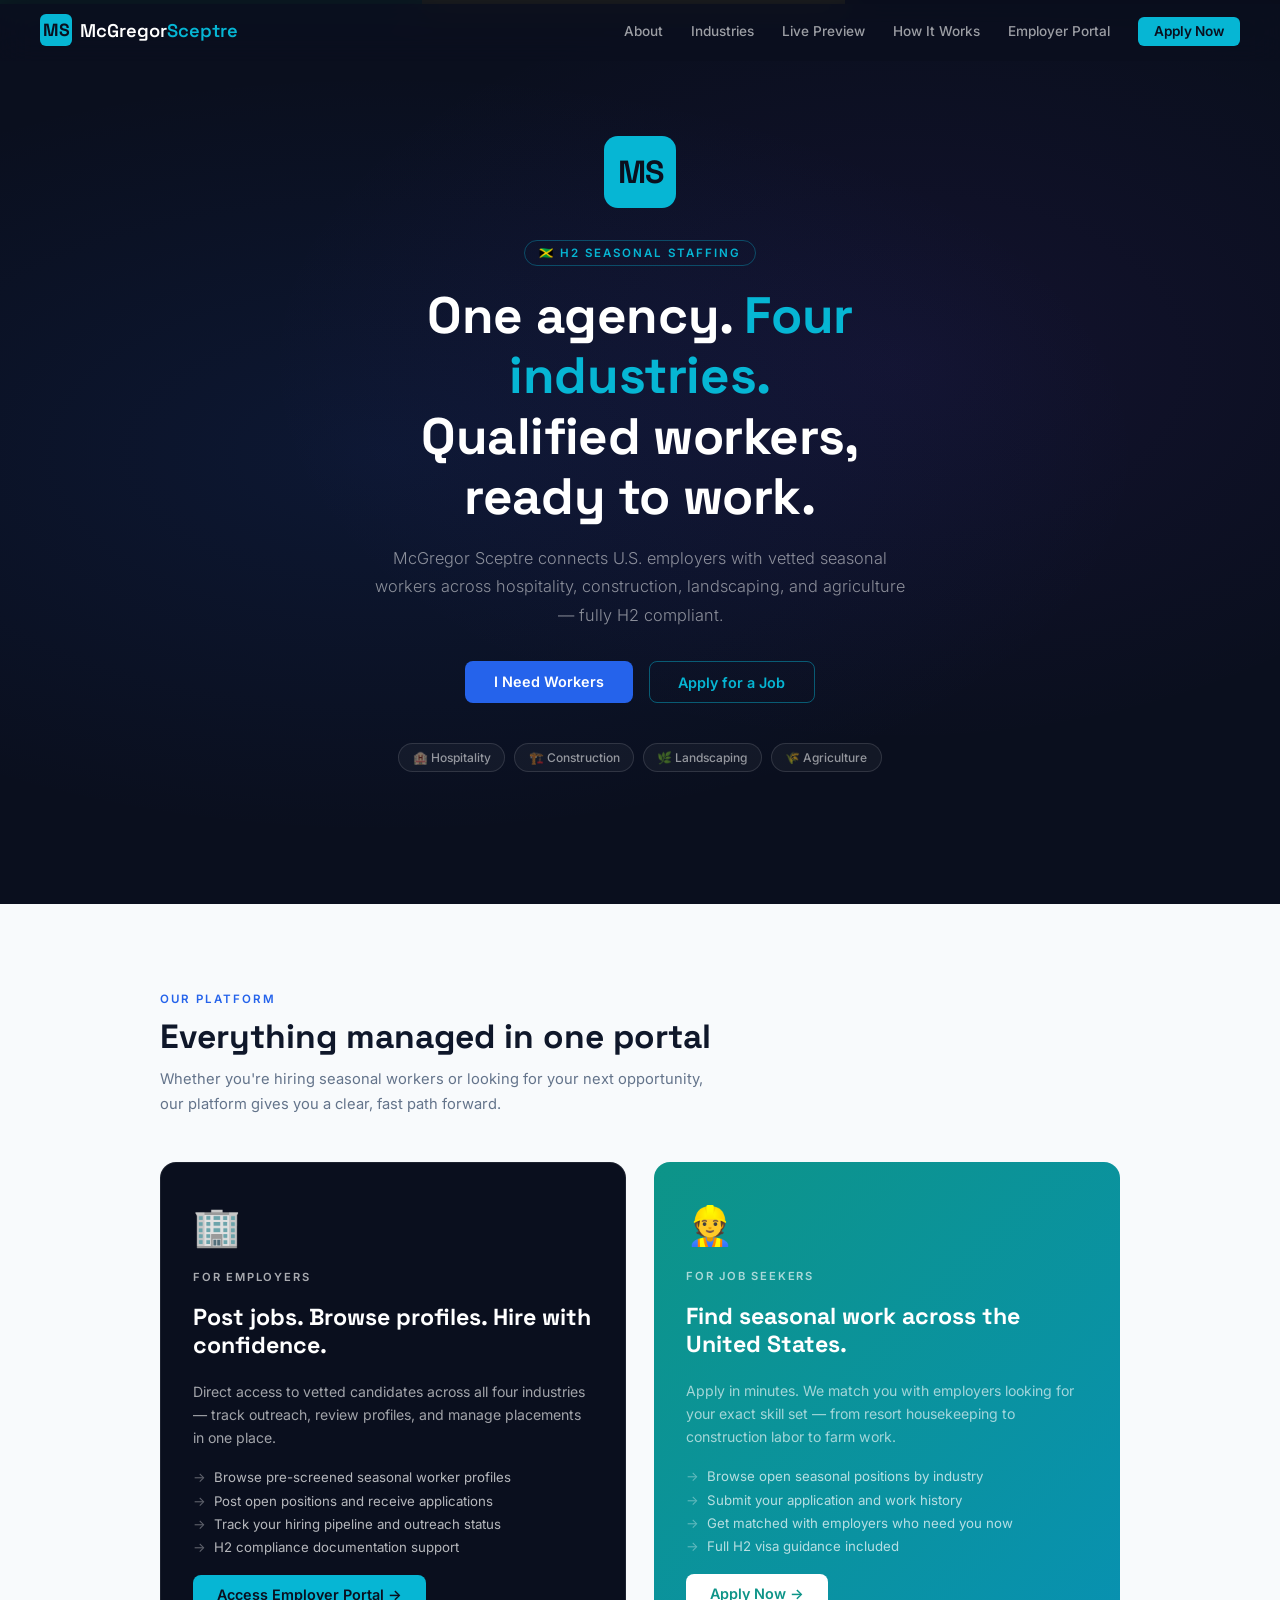
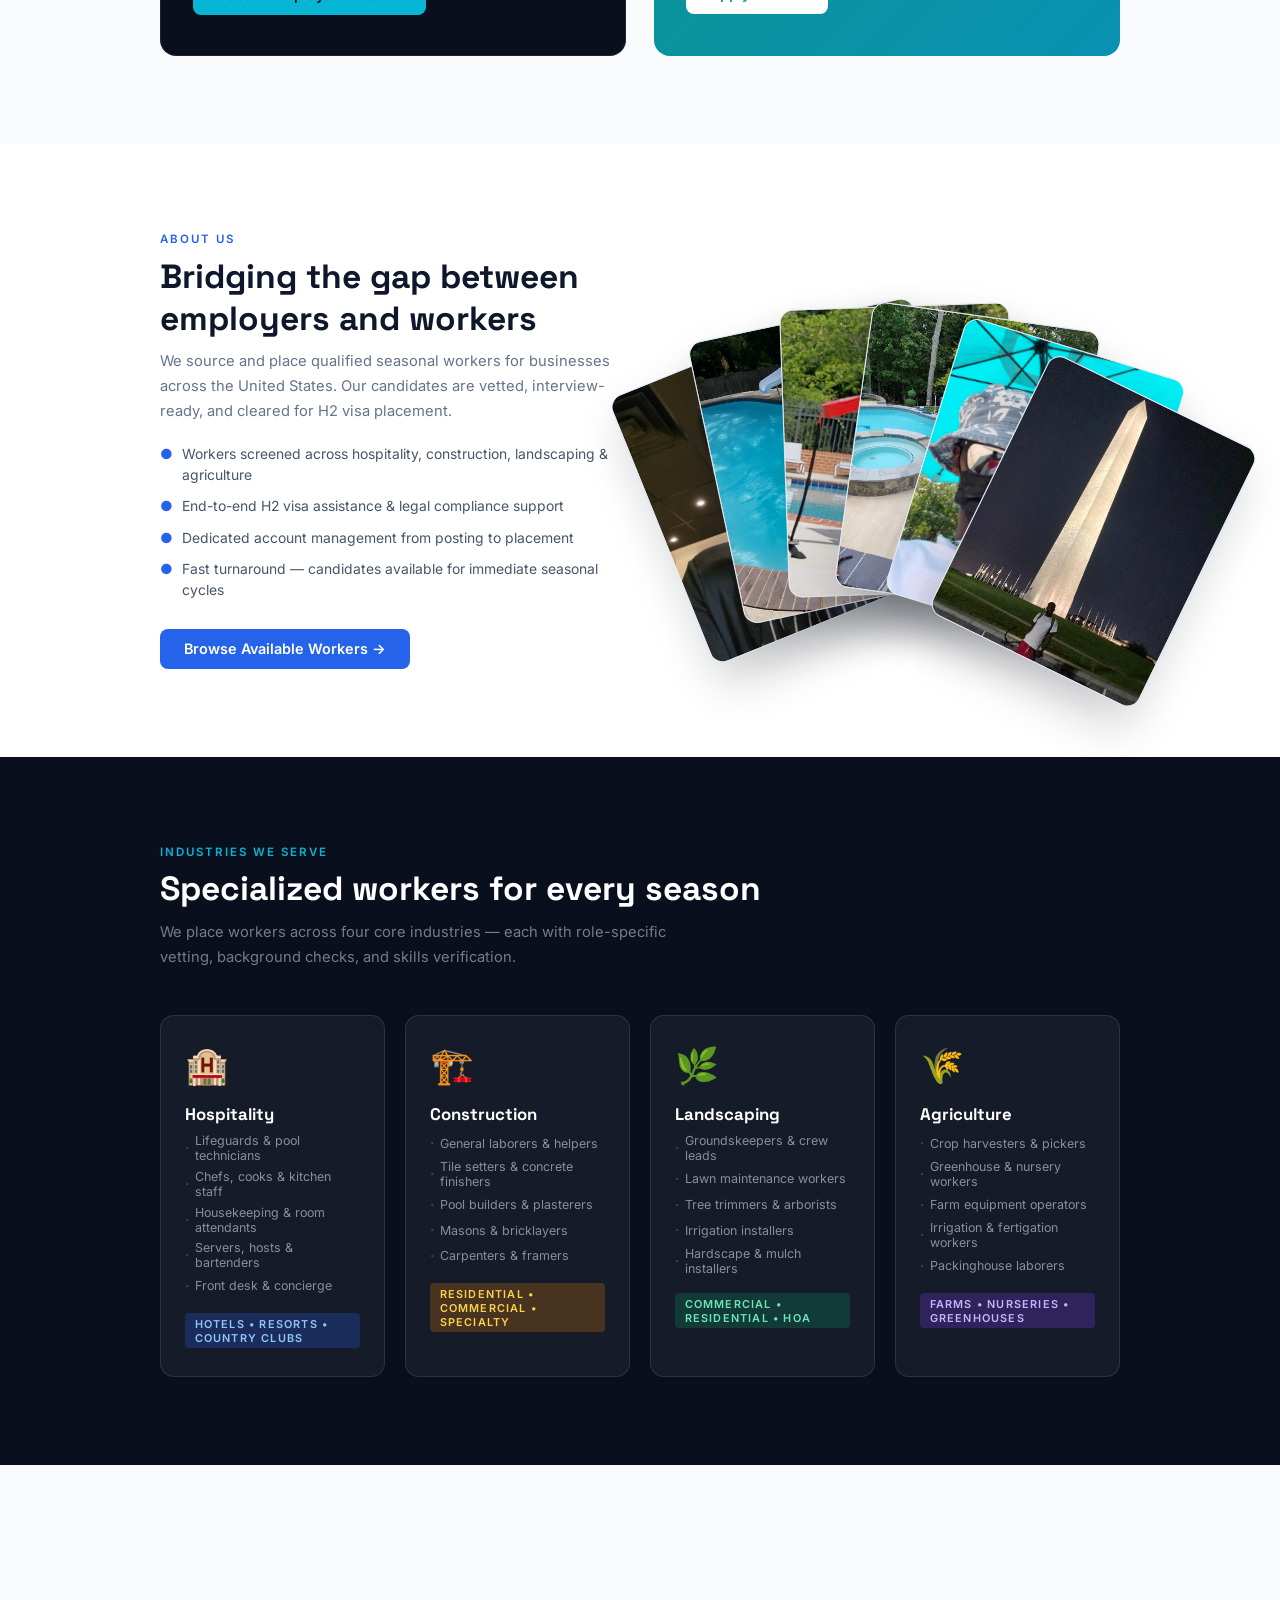
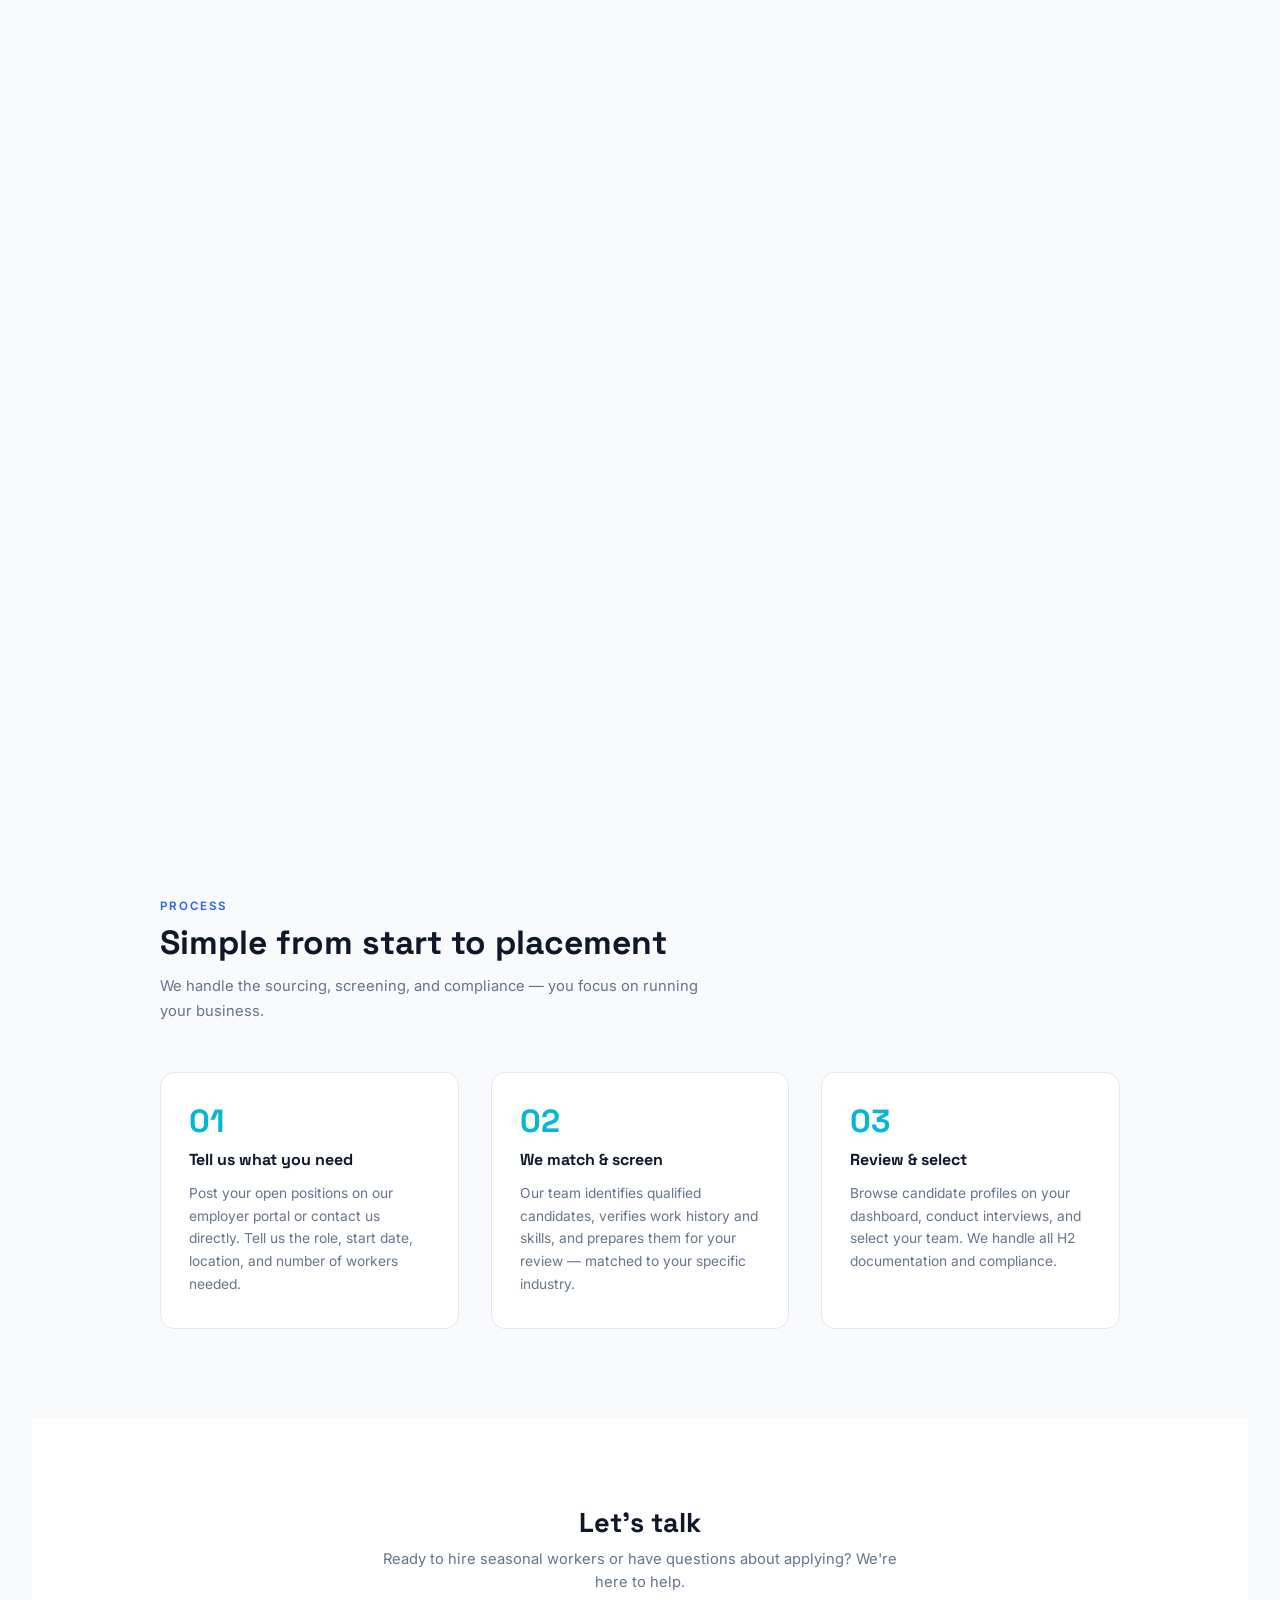
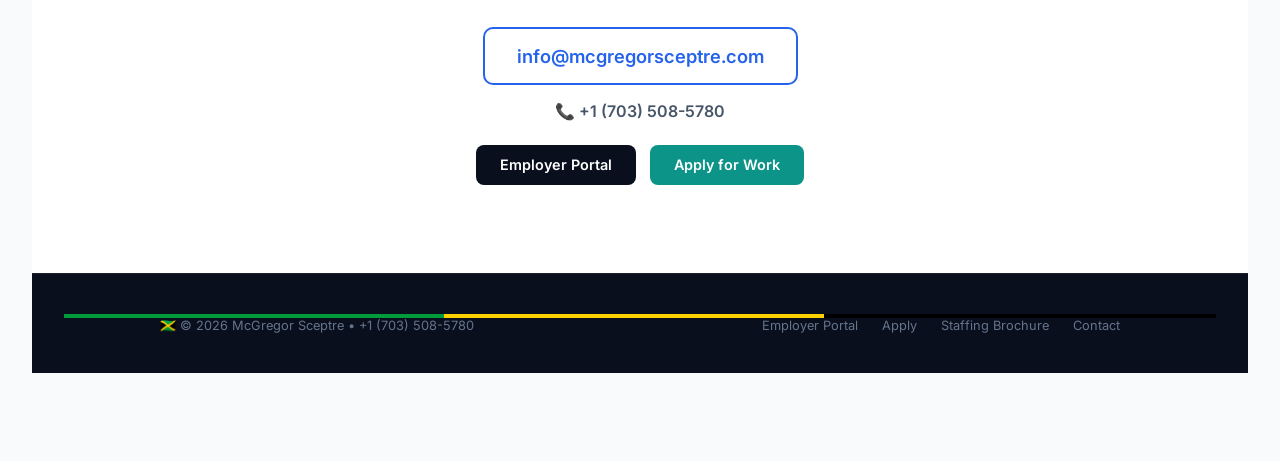
==== index.html @ 363f8a51 "jj" ====
<!DOCTYPE html>
<html lang="en">
<head>
  <meta charset="UTF-8">
  <meta name="viewport" content="width=device-width, initial-scale=1.0">
  <title>McGregor Sceptre — Multi-Industry H2 Seasonal Staffing</title>
  <meta name="description" content="McGregor Sceptre places qualified H2 seasonal workers across hospitality, construction, landscaping, and agriculture industries throughout the USA.">
  <link rel="icon" type="image/svg+xml" href="data:image/svg+xml,<svg xmlns='http://www.w3.org/2000/svg' viewBox='0 0 32 32'><rect width='32' height='32' rx='6' fill='%230a0f1e'/><text x='16' y='22' text-anchor='middle' font-family='sans-serif' font-weight='700' font-size='14' fill='%2306b6d4'>MS</text></svg>">
  <link rel="preconnect" href="https://fonts.googleapis.com">
  <link href="https://fonts.googleapis.com/css2?family=Inter:wght@300;400;500;600;700&family=Space+Grotesk:wght@400;500;600;700&display=swap" rel="stylesheet">
  <style>
    :root {
      --navy: #0a0f1e;
      --blue: #2563eb;
      --cyan: #06b6d4;
      --purple: #7c3aed;
      --white: #ffffff;
      --gray-50: #f8fafc;
      --gray-100: #f1f5f9;
      --gray-200: #e2e8f0;
      --gray-400: #94a3b8;
      --gray-500: #64748b;
      --gray-600: #475569;
      --gray-800: #1e293b;
      --gray-900: #0f172a;
    }
    * { margin: 0; padding: 0; box-sizing: border-box; }
    html { scroll-behavior: smooth; }
    body {
      font-family: 'Inter', -apple-system, sans-serif;
      color: var(--gray-800);
      background: var(--white);
      -webkit-font-smoothing: antialiased;
    }

    /* NAV */
    nav {
      position: fixed; top: 0; width: 100%; z-index: 100;
      display: flex; justify-content: space-between; align-items: center;
      padding: .9rem 2.5rem;
      background: rgba(10,15,30,.9);
      backdrop-filter: blur(16px);
    }
    .logo { display: flex; align-items: center; gap: .5rem; text-decoration: none; }
    .logo-monogram {
      font-family: 'Space Grotesk', sans-serif;
      font-size: 1.1rem; font-weight: 700; color: var(--navy);
      background: var(--cyan); border-radius: 6px;
      width: 32px; height: 32px; display: flex;
      align-items: center; justify-content: center;
      letter-spacing: -.5px;
    }
    .logo-text {
      font-family: 'Space Grotesk', sans-serif;
      font-size: 1.15rem; font-weight: 600; color: var(--white);
    }
    .logo-text span { color: var(--cyan); }
    .nav-links { display: flex; gap: 1.75rem; list-style: none; }
    .nav-links a {
      color: rgba(255,255,255,.6); text-decoration: none;
      font-size: .85rem; font-weight: 500; transition: color .2s;
    }
    .nav-links a:hover { color: var(--white); }
    .nav-apply {
      background: var(--cyan); color: var(--navy) !important;
      padding: .4rem 1rem; border-radius: 6px; font-weight: 600 !important;
    }
    .nav-apply:hover { background: #22d3ee; }
    .mobile-toggle { display: none; background: none; border: none; cursor: pointer; }
    .mobile-toggle span { display: block; width: 22px; height: 2px; background: #fff; margin: 4px 0; border-radius: 1px; }

    /* HERO */
    .hero {
      min-height: 100vh; display: flex; align-items: center; justify-content: center;
      text-align: center; color: var(--white);
      background: var(--navy); position: relative; overflow: hidden;
    }
    .hero-bg {
      position: absolute; inset: 0;
      background:
        radial-gradient(ellipse at 30% 50%, rgba(37,99,235,.1) 0%, transparent 60%),
        radial-gradient(ellipse at 70% 40%, rgba(124,58,237,.08) 0%, transparent 50%);
    }
    .hero-content { position: relative; z-index: 1; max-width: 640px; padding: 2rem; }
    .hero-monogram {
      font-family: 'Space Grotesk', sans-serif;
      font-size: 2rem; font-weight: 700; color: var(--navy);
      background: var(--cyan); border-radius: 14px;
      width: 72px; height: 72px; display: flex;
      align-items: center; justify-content: center;
      margin: 0 auto 2rem; letter-spacing: -1px;
    }
    .hero h1 {
      font-family: 'Space Grotesk', sans-serif;
      font-size: clamp(2.1rem, 5vw, 3.2rem); font-weight: 700;
      line-height: 1.18; margin-bottom: 1rem; letter-spacing: -.4px;
    }
    .hero h1 em { font-style: normal; color: var(--cyan); }
    .hero p {
      font-size: 1.02rem; color: rgba(255,255,255,.52); line-height: 1.75;
      font-weight: 300; max-width: 540px; margin: 0 auto 2rem;
    }
    .hero-tag {
      display: inline-block;
      font-size: .72rem; font-weight: 600; letter-spacing: 2px;
      text-transform: uppercase; color: var(--cyan);
      border: 1px solid rgba(6,182,212,.35); border-radius: 20px;
      padding: .3rem .85rem; margin-bottom: 1.25rem;
    }
    .hero-btns { display: flex; gap: 1rem; justify-content: center; flex-wrap: wrap; }
    .hero-btn {
      display: inline-block; padding: .72rem 1.8rem; border-radius: 8px;
      font-size: .9rem; font-weight: 600; text-decoration: none;
      transition: background .2s, transform .2s;
    }
    .hero-btn-primary { color: var(--white); background: var(--blue); }
    .hero-btn-primary:hover { background: #3b82f6; transform: translateY(-1px); }
    .hero-btn-secondary {
      color: var(--cyan); background: transparent;
      border: 1.5px solid rgba(6,182,212,.45);
    }
    .hero-btn-secondary:hover { border-color: var(--cyan); background: rgba(6,182,212,.06); transform: translateY(-1px); }
    .hero-industries {
      display: flex; flex-wrap: wrap; gap: .55rem;
      justify-content: center; margin-top: 2.5rem;
    }
    .ind-pill {
      font-size: .75rem; font-weight: 500;
      padding: .35rem .85rem; border-radius: 20px;
      border: 1px solid rgba(255,255,255,.12);
      color: rgba(255,255,255,.55); background: rgba(255,255,255,.04);
    }

    /* ── SHARED SECTION LABELS ─────────────────── */
    .section-label {
      font-size: .72rem; font-weight: 600; letter-spacing: 2px;
      text-transform: uppercase; color: var(--blue); margin-bottom: .6rem;
    }
    .section-heading {
      font-family: 'Space Grotesk', sans-serif;
      font-size: clamp(1.55rem, 2.8vw, 2.1rem); font-weight: 700;
      color: var(--gray-900); margin-bottom: .6rem; line-height: 1.25;
    }
    .section-sub {
      font-size: .92rem; color: var(--gray-500); line-height: 1.7;
      max-width: 560px; margin-bottom: 2.8rem;
    }

    /* ── PORTAL SECTION ─────────────────────────── */
    #portal { background: var(--gray-50); padding: 5.5rem 2rem; }
    .portal-inner { max-width: 960px; margin: 0 auto; }
    .portal-cards { display: grid; grid-template-columns: 1fr 1fr; gap: 1.75rem; }
    .portal-card {
      border-radius: 16px; padding: 2.5rem 2rem;
      display: flex; flex-direction: column; gap: 1.25rem;
      transition: transform .2s, box-shadow .2s;
    }
    .portal-card:hover { transform: translateY(-4px); box-shadow: 0 20px 48px rgba(10,15,30,.14); }
    .portal-card-employer { background: var(--navy); border: 1px solid rgba(255,255,255,.08); }
    .portal-card-worker { background: linear-gradient(135deg, #0d9488 0%, #0891b2 100%); }
    .portal-card-icon { font-size: 2.4rem; }
    .portal-card-label {
      font-size: .7rem; font-weight: 600; letter-spacing: 1.8px;
      text-transform: uppercase; opacity: .65; color: var(--white);
    }
    .portal-card h3 {
      font-family: 'Space Grotesk', sans-serif;
      font-size: 1.45rem; font-weight: 700; color: var(--white); line-height: 1.2;
    }
    .portal-card p { font-size: .88rem; color: rgba(255,255,255,.62); line-height: 1.65; }
    .portal-card ul { list-style: none; display: flex; flex-direction: column; gap: .45rem; }
    .portal-card ul li {
      font-size: .83rem; color: rgba(255,255,255,.7);
      display: flex; align-items: center; gap: .5rem;
    }
    .portal-card ul li::before { content: '\2192'; opacity: .5; flex-shrink: 0; }
    .portal-cta-btn {
      display: inline-block; padding: .72rem 1.5rem; border-radius: 8px;
      font-size: .9rem; font-weight: 600; text-decoration: none;
      width: fit-content; transition: transform .2s, box-shadow .2s;
    }
    .portal-cta-btn:hover { transform: translateY(-1px); box-shadow: 0 6px 18px rgba(0,0,0,.2); }
    .btn-employer { background: #06b6d4; color: var(--navy); }
    .btn-worker   { background: var(--white); color: #0d9488; }

    /* ── ABOUT SECTION ──────────────────────────── */
    #about { padding: 5.5rem 2rem; background: var(--white); }
    .about-inner {
      max-width: 960px; margin: 0 auto;
      display: grid; grid-template-columns: 1fr 1fr; gap: 3.5rem; align-items: center;
    }
    .about-text {
      display: flex; flex-direction: column;
    }
    .about-image-wrap {
      position: relative;
      height: 420px;
      width: min(100%, 470px);
      margin-left: auto;
    }
    /* Positioner: handles static rotation/position, no animation */
    .card-pos {
      position: absolute;
      top: 50%; left: 50%;
      transform-origin: bottom center;
    }
    .card-pos-1 { transform: translate(-50%, -50%) rotate(-22deg) translateX(-78px);  z-index: 1; }
    .card-pos-2 { transform: translate(-50%, -50%) rotate(-12deg) translateX(-36px);  z-index: 2; }
    .card-pos-3 { transform: translate(-50%, -50%) rotate(-2deg)  translateX(10px);   z-index: 3; }
    .card-pos-4 { transform: translate(-50%, -50%) rotate(8deg)   translateX(54px);   z-index: 4; }
    .card-pos-5 { transform: translate(-50%, -50%) rotate(17deg)  translateX(104px);  z-index: 5; }
    .card-pos-6 { transform: translate(-50%, -50%) rotate(26deg)  translateX(152px);  z-index: 6; }
    /* Card: handles float + breath animation separately from rotation */
    .about-image-card {
      width: 230px;
      aspect-ratio: 4 / 5;
      border-radius: 14px;
      overflow: hidden;
      border: 1px solid var(--gray-200);
      box-shadow: 0 24px 45px rgba(10, 15, 30, .18);
      animation: card-float 7s ease-in-out infinite, card-breath 11s ease-in-out infinite;
      background: var(--gray-100);
    }
    .about-image-card img {
      width: 100%; height: 100%; object-fit: cover; display: block;
      filter: saturate(1.03) contrast(1.02);
    }
    .card-pos-1 .about-image-card { animation-delay:    0s,    0s; }
    .card-pos-2 .about-image-card { animation-delay: -1.2s, -1.8s; }
    .card-pos-3 .about-image-card { animation-delay: -2.4s, -3.7s; }
    .card-pos-4 .about-image-card { animation-delay: -3.5s, -5.5s; }
    .card-pos-5 .about-image-card { animation-delay: -4.7s, -7.3s; }
    .card-pos-6 .about-image-card { animation-delay: -5.9s, -9.1s; }

    @keyframes card-float {
      0%, 100% { transform: translateY(0px); }
      50%       { transform: translateY(-9px); }
    }
    @keyframes card-breath {
      0%, 100% { opacity: 0.93; }
      50%       { opacity: 0.70; }
    }
    .about-list {
      list-style: none; margin: 1.25rem 0 1.75rem;
      display: flex; flex-direction: column; gap: .65rem;
    }
    .about-list li {
      font-size: .87rem; display: flex; align-items: flex-start; gap: .55rem;
      color: var(--gray-600); line-height: 1.5;
    }
    .check { color: var(--blue); flex-shrink: 0; }

    /* ── INDUSTRIES ─────────────────────────────── */
    #industries { background: var(--navy); padding: 5.5rem 2rem; color: var(--white); }
    .industries-inner { max-width: 960px; margin: 0 auto; }
    .industries-inner .section-label { color: #06b6d4; }
    .industries-inner .section-heading { color: var(--white); }
    .industries-inner .section-sub { color: rgba(255,255,255,.45); }
    .ind-grid { display: grid; grid-template-columns: repeat(4, 1fr); gap: 1.25rem; }
    .ind-card {
      background: rgba(255,255,255,.05); border: 1px solid rgba(255,255,255,.1);
      border-radius: 14px; padding: 1.75rem 1.5rem;
      transition: background .2s, transform .2s;
    }
    .ind-card:hover { background: rgba(255,255,255,.09); transform: translateY(-3px); }
    .ind-card-icon { font-size: 2.2rem; margin-bottom: 1rem; }
    .ind-card-name {
      font-family: 'Space Grotesk', sans-serif;
      font-size: 1.05rem; font-weight: 700; margin-bottom: .55rem; color: var(--white);
    }
    .ind-roles { list-style: none; display: flex; flex-direction: column; gap: .35rem; }
    .ind-roles li {
      font-size: .78rem; color: rgba(255,255,255,.5);
      display: flex; align-items: center; gap: .4rem;
    }
    .ind-roles li::before { content: '\00B7'; font-size: 1rem; opacity: .4; }
    .ind-card-tag {
      display: inline-block; margin-top: 1.1rem;
      font-size: .68rem; font-weight: 600; text-transform: uppercase; letter-spacing: 1.2px;
      padding: .2rem .6rem; border-radius: 4px;
    }
    .tag-hospitality { background: rgba(37,99,235,.25); color: #93c5fd; }
    .tag-construction { background: rgba(217,119,6,.25);  color: #fcd34d; }
    .tag-landscaping  { background: rgba(5,150,105,.25);  color: #6ee7b7; }
    .tag-agriculture  { background: rgba(124,58,237,.25); color: #c4b5fd; }

    /* ── HOW IT WORKS ───────────────────────────── */
    #how { padding: 5.5rem 2rem; background: var(--gray-50); }
    .how-inner { max-width: 960px; margin: 0 auto; }
    .steps-grid { display: grid; grid-template-columns: repeat(3,1fr); gap: 2rem; margin-top: 3rem; }
    .step {
      background: var(--white); border-radius: 14px; padding: 2rem 1.75rem;
      border: 1px solid var(--gray-200); display: flex; flex-direction: column; gap: .75rem;
    }
    .step-num {
      font-family: 'Space Grotesk', sans-serif;
      font-size: 2rem; font-weight: 700; color: #06b6d4; line-height: 1;
    }
    .step h3 { font-family: 'Space Grotesk', sans-serif; font-size: 1rem; font-weight: 700; color: var(--gray-900); }
    .step p { font-size: .86rem; color: var(--gray-500); line-height: 1.65; }

    /* ── CONTACT ────────────────────────────────── */
    #contact { background: var(--white); padding: 5.5rem 2rem; }
    .contact-inner { max-width: 520px; margin: 0 auto; text-align: center; }
    .contact-inner h2 {
      font-family: 'Space Grotesk', sans-serif;
      font-size: 1.7rem; font-weight: 700; margin-bottom: .5rem; color: var(--gray-900);
    }
    .contact-inner > p { font-size: .92rem; color: var(--gray-500); margin-bottom: 2rem; line-height: 1.6; }
    .contact-links { display: flex; flex-direction: column; align-items: center; gap: 1rem; }
    .contact-email {
      display: inline-block; font-size: 1.15rem; color: #2563eb;
      font-weight: 600; text-decoration: none; padding: 1rem 2rem;
      border: 2px solid #2563eb; border-radius: 10px; transition: all .2s;
    }
    .contact-email:hover { background: #2563eb; color: var(--white); }
    .contact-phone { font-size: 1rem; color: var(--gray-600); font-weight: 600; text-decoration: none; }

    /* ── FOOTER ─────────────────────────────────── */
    footer { background: var(--navy); padding: 2.5rem 2rem; border-top: 1px solid rgba(255,255,255,.07); }
    .footer-inner {
      max-width: 960px; margin: 0 auto;
      display: flex; justify-content: space-between; align-items: center;
      flex-wrap: wrap; gap: 1rem;
    }
    .footer-copy { font-size: .8rem; color: var(--gray-500); }
    .footer-links { display: flex; gap: 1.5rem; }
    .footer-links a { font-size: .8rem; color: var(--gray-500); text-decoration: none; transition: color .2s; }
    .footer-links a:hover { color: var(--white); }

    /* RESPONSIVE */
    @media (max-width: 900px) {
      .ind-grid { grid-template-columns: repeat(2,1fr); }
      .steps-grid { grid-template-columns: repeat(2,1fr); }
    }
    @media (max-width: 768px) {
      nav { padding: .8rem 1.2rem; }
      .nav-links { display: none; }
      .mobile-toggle { display: block; }
      .nav-links.open {
        display: flex; flex-direction: column;
        position: absolute; top: 100%; left: 0; width: 100%;
        background: rgba(10,15,30,.97); padding: 1.25rem 1.5rem; gap: 1rem;
      }
      .about-inner { grid-template-columns: 1fr; text-align: center; }
      .about-text { align-items: center; }
      .about-image-wrap { margin: 1.5rem auto 0; height: 260px; width: min(100%, 320px); }
      .about-image-card { width: 140px; box-shadow: 0 12px 24px rgba(10,15,30,.15); }
      .card-pos-1 { transform: translate(-50%,-50%) rotate(-22deg) translateX(-72px); }
      .card-pos-2 { transform: translate(-50%,-50%) rotate(-12deg) translateX(-43px); }
      .card-pos-3 { transform: translate(-50%,-50%) rotate(-2deg)  translateX(-14px); }
      .card-pos-4 { transform: translate(-50%,-50%) rotate(8deg)   translateX(17px);  }
      .card-pos-5 { transform: translate(-50%,-50%) rotate(17deg)  translateX(49px);  }
      .card-pos-6 { transform: translate(-50%,-50%) rotate(26deg)  translateX(80px);  }
      .portal-cards { grid-template-columns: 1fr; }
      .ind-grid { grid-template-columns: repeat(2,1fr); }
      .steps-grid { grid-template-columns: 1fr; }
      .footer-inner { flex-direction: column; text-align: center; }
    }
    @media (max-width: 480px) {
      .ind-grid { grid-template-columns: 1fr; }
    }

    .fade-up {
      opacity: 0; transform: translateY(20px);
      transition: opacity .5s ease, transform .5s ease;
    }
    .fade-up.visible { opacity: 1; transform: translateY(0); }

    /* ── JAMAICA ACCENT STRIPE ─────────────────── */
    .jamaica-stripe {
      height: 4px;
      background: linear-gradient(90deg, #009B3A 0%, #009B3A 33%, #FED100 33%, #FED100 66%, #000 66%, #000 100%);
    }

    /* ── MARQUEE BANNER ────────────────────────── */
    @keyframes marquee {
      0%   { transform: translateX(0); }
      100% { transform: translateX(-50%); }
    }
    .marquee-wrap { overflow: hidden; }
    .marquee-track {
      display: flex; gap: 1.25rem; width: max-content;
      animation: marquee var(--marquee-speed, 50s) linear infinite;
    }
    .marquee-track:hover { animation-play-state: paused; }
    .marquee-card {
      flex-shrink: 0; width: 280px;
      background: var(--white); border-radius: 14px;
      border: 1px solid var(--gray-200); padding: 1.5rem;
      transition: box-shadow .2s, transform .2s;
    }
    .marquee-card:hover { box-shadow: 0 12px 32px rgba(10,15,30,.12); transform: translateY(-2px); }
    .marquee-card-icon { font-size: 2rem; margin-bottom: .75rem; }
    .marquee-card h4 { font-family: 'Space Grotesk',sans-serif; font-size: .95rem; font-weight: 700; color: var(--gray-900); }
    .marquee-card .mc-role { font-size: .82rem; color: #06b6d4; font-weight: 600; margin: .2rem 0; }
    .marquee-card .mc-workplace { font-size: .75rem; color: var(--gray-500); margin-bottom: .6rem; }
    .marquee-card .mc-badges { display: flex; flex-wrap: wrap; gap: .4rem; }
    .mc-badge {
      font-size: .68rem; font-weight: 600; padding: .2rem .55rem;
      border-radius: 12px;
    }
    .mc-badge-exp { background: var(--gray-100); color: var(--gray-600); }
    .mc-badge-passport { background: #ecfdf5; color: #059669; }
    .mc-badge-h2 { background: #eff6ff; color: #2563eb; }

    .marquee-job-card {
      flex-shrink: 0; width: 310px;
      background: var(--white); border-radius: 14px;
      border: 1px solid var(--gray-200); padding: 1.5rem;
      transition: box-shadow .2s, transform .2s;
    }
    .marquee-job-card:hover { box-shadow: 0 12px 32px rgba(10,15,30,.12); transform: translateY(-2px); }
    .marquee-job-card h4 { font-family: 'Space Grotesk',sans-serif; font-size: .95rem; font-weight: 700; color: var(--gray-900); display: flex; align-items: center; gap: .4rem; }
    .marquee-job-card .mj-company { font-size: .82rem; color: #06b6d4; font-weight: 600; margin: .2rem 0; }
    .marquee-job-card .mj-location { font-size: .75rem; color: var(--gray-500); margin-bottom: .6rem; }
    .marquee-job-card .mj-footer { display: flex; justify-content: space-between; align-items: center; }
    .marquee-job-card .mj-wage { font-family: 'Space Grotesk',sans-serif; font-size: .95rem; font-weight: 700; color: var(--gray-900); }
    .marquee-job-card .mj-count { font-size: .75rem; color: var(--gray-400); }
    .mj-type { font-size: .68rem; font-weight: 600; background: rgba(6,182,212,.12); color: #06b6d4; padding: .18rem .5rem; border-radius: 10px; }

    /* ── LIVE PREVIEW SECTION ──────────────────── */
    #preview { background: var(--gray-50); padding: 5.5rem 2rem; }
    .preview-inner { max-width: 1200px; margin: 0 auto; }
    .preview-inner .section-label { color: #009B3A; }
    .preview-row { margin-bottom: 3rem; }
    .preview-row h3 {
      font-family: 'Space Grotesk',sans-serif;
      font-size: 1.15rem; font-weight: 700; color: var(--gray-900);
      margin-bottom: 1rem; text-align: center;
    }
    .preview-row h3 .jamaica-flag { margin-left: .35rem; }

    /* ── JAMAICA TOUCHES ───────────────────────── */
    .jamaica-gold { color: #FED100; }
    .jamaica-green { color: #009B3A; }
  </style>
</head>
<body>

  <div class="jamaica-stripe"></div>

  <nav>
    <a href="#" class="logo">
      <div class="logo-monogram">MS</div>
      <div class="logo-text">McGregor<span>Sceptre</span></div>
    </a>
    <ul class="nav-links" id="navLinks">
      <li><a href="#about">About</a></li>
      <li><a href="#industries">Industries</a></li>
      <li><a href="#preview">Live Preview</a></li>
      <li><a href="#how">How It Works</a></li>
      <li><a href="https://portal.mcgregorsceptre.com">Employer Portal</a></li>
      <li><a href="https://portal.mcgregorsceptre.com/apply" class="nav-apply">Apply Now</a></li>
    </ul>
    <button class="mobile-toggle" id="mobileToggle" aria-label="Menu">
      <span></span><span></span><span></span>
    </button>
  </nav>

  <!-- HERO -->
  <section class="hero">
    <div class="hero-bg"></div>
    <div class="hero-content">
      <div class="hero-monogram">MS</div>
      <div class="hero-tag">🇯🇲 H2 Seasonal Staffing</div>
      <h1>One agency. <em>Four industries.</em><br>Qualified workers, ready to work.</h1>
      <p>McGregor Sceptre connects U.S. employers with vetted seasonal workers across hospitality, construction, landscaping, and agriculture — fully H2 compliant.</p>
      <div class="hero-btns">
        <a href="#portal" class="hero-btn hero-btn-primary">I Need Workers</a>
        <a href="https://portal.mcgregorsceptre.com/apply" class="hero-btn hero-btn-secondary">Apply for a Job</a>
      </div>
      <div class="hero-industries">
        <div class="ind-pill">🏨 Hospitality</div>
        <div class="ind-pill">🏗️ Construction</div>
        <div class="ind-pill">🌿 Landscaping</div>
        <div class="ind-pill">🌾 Agriculture</div>
      </div>
    </div>
  </section>

  <!-- PORTAL CTA -->
  <section id="portal">
    <div class="portal-inner fade-up">
      <div class="section-label">Our Platform</div>
      <h2 class="section-heading">Everything managed in one portal</h2>
      <p class="section-sub">Whether you're hiring seasonal workers or looking for your next opportunity, our platform gives you a clear, fast path forward.</p>
      <div class="portal-cards">
        <div class="portal-card portal-card-employer">
          <div class="portal-card-icon">🏢</div>
          <div class="portal-card-label">For Employers</div>
          <h3>Post jobs. Browse profiles. Hire with confidence.</h3>
          <p>Direct access to vetted candidates across all four industries — track outreach, review profiles, and manage placements in one place.</p>
          <ul>
            <li>Browse pre-screened seasonal worker profiles</li>
            <li>Post open positions and receive applications</li>
            <li>Track your hiring pipeline and outreach status</li>
            <li>H2 compliance documentation support</li>
          </ul>
          <a href="https://portal.mcgregorsceptre.com" class="portal-cta-btn btn-employer">Access Employer Portal &rarr;</a>
        </div>
        <div class="portal-card portal-card-worker">
          <div class="portal-card-icon">👷</div>
          <div class="portal-card-label">For Job Seekers</div>
          <h3>Find seasonal work across the United States.</h3>
          <p>Apply in minutes. We match you with employers looking for your exact skill set — from resort housekeeping to construction labor to farm work.</p>
          <ul>
            <li>Browse open seasonal positions by industry</li>
            <li>Submit your application and work history</li>
            <li>Get matched with employers who need you now</li>
            <li>Full H2 visa guidance included</li>
          </ul>
          <a href="https://portal.mcgregorsceptre.com/apply" class="portal-cta-btn btn-worker">Apply Now &rarr;</a>
        </div>
      </div>
    </div>
  </section>

  <!-- ABOUT -->
  <section id="about">
    <div class="about-inner fade-up">
      <div class="about-text">
        <div class="section-label">About Us</div>
        <h2 class="section-heading">Bridging the gap between<br>employers and workers</h2>
        <p class="section-sub" style="max-width:100%;margin-bottom:0;">We source and place qualified seasonal workers for businesses across the United States. Our candidates are vetted, interview-ready, and cleared for H2 visa placement.</p>
        <ul class="about-list">
          <li><span class="check">&#x25CF;</span> Workers screened across hospitality, construction, landscaping &amp; agriculture</li>
          <li><span class="check">&#x25CF;</span> End-to-end H2 visa assistance &amp; legal compliance support</li>
          <li><span class="check">&#x25CF;</span> Dedicated account management from posting to placement</li>
          <li><span class="check">&#x25CF;</span> Fast turnaround — candidates available for immediate seasonal cycles</li>
        </ul>
        <a href="https://portal.mcgregorsceptre.com" class="portal-cta-btn btn-employer" style="background:var(--blue);color:var(--white);">Browse Available Workers &rarr;</a>
      </div>
      <div class="about-image-wrap" aria-label="Animated staff photo spread">
        <div class="card-pos card-pos-1"><div class="about-image-card"><img src="brochure/chef.jpg" alt="Hospitality chef candidate"></div></div>
        <div class="card-pos card-pos-2"><div class="about-image-card"><img src="brochure/pool_tech2.jpg" alt="Pool maintenance specialist"></div></div>
        <div class="card-pos card-pos-3"><div class="about-image-card"><img src="brochure/lifeguard2.jpeg" alt="Certified lifeguard profile"></div></div>
        <div class="card-pos card-pos-4"><div class="about-image-card"><img src="brochure/pool_tech1.jpg" alt="Pool technician at work"></div></div>
        <div class="card-pos card-pos-5"><div class="about-image-card"><img src="brochure/lifeguard3.jpeg" alt="Professional lifeguard training"></div></div>
        <div class="card-pos card-pos-6"><div class="about-image-card"><img src="brochure/lifeguard1.jpg" alt="Lifeguard on duty"></div></div>
      </div>
    </div>
  </section>

  <!-- INDUSTRIES -->
  <section id="industries">
    <div class="industries-inner fade-up">
      <div class="section-label">Industries We Serve</div>
      <h2 class="section-heading">Specialized workers for every season</h2>
      <p class="section-sub">We place workers across four core industries — each with role-specific vetting, background checks, and skills verification.</p>
      <div class="ind-grid">
        <div class="ind-card">
          <div class="ind-card-icon">🏨</div>
          <div class="ind-card-name">Hospitality</div>
          <ul class="ind-roles">
            <li>Lifeguards &amp; pool technicians</li>
            <li>Chefs, cooks &amp; kitchen staff</li>
            <li>Housekeeping &amp; room attendants</li>
            <li>Servers, hosts &amp; bartenders</li>
            <li>Front desk &amp; concierge</li>
          </ul>
          <span class="ind-card-tag tag-hospitality">Hotels &bull; Resorts &bull; Country Clubs</span>
        </div>
        <div class="ind-card">
          <div class="ind-card-icon">🏗️</div>
          <div class="ind-card-name">Construction</div>
          <ul class="ind-roles">
            <li>General laborers &amp; helpers</li>
            <li>Tile setters &amp; concrete finishers</li>
            <li>Pool builders &amp; plasterers</li>
            <li>Masons &amp; bricklayers</li>
            <li>Carpenters &amp; framers</li>
          </ul>
          <span class="ind-card-tag tag-construction">Residential &bull; Commercial &bull; Specialty</span>
        </div>
        <div class="ind-card">
          <div class="ind-card-icon">🌿</div>
          <div class="ind-card-name">Landscaping</div>
          <ul class="ind-roles">
            <li>Groundskeepers &amp; crew leads</li>
            <li>Lawn maintenance workers</li>
            <li>Tree trimmers &amp; arborists</li>
            <li>Irrigation installers</li>
            <li>Hardscape &amp; mulch installers</li>
          </ul>
          <span class="ind-card-tag tag-landscaping">Commercial &bull; Residential &bull; HOA</span>
        </div>
        <div class="ind-card">
          <div class="ind-card-icon">🌾</div>
          <div class="ind-card-name">Agriculture</div>
          <ul class="ind-roles">
            <li>Crop harvesters &amp; pickers</li>
            <li>Greenhouse &amp; nursery workers</li>
            <li>Farm equipment operators</li>
            <li>Irrigation &amp; fertigation workers</li>
            <li>Packinghouse laborers</li>
          </ul>
          <span class="ind-card-tag tag-agriculture">Farms &bull; Nurseries &bull; Greenhouses</span>
        </div>
      </div>
    </div>
  </section>

  <!-- HOW IT WORKS -->
  <section id="how">

  <!-- LIVE PREVIEW - SLIDING CARDS -->
  <section id="preview">
    <div class="preview-inner fade-up">
      <div class="section-label">Live Preview</div>
      <h2 class="section-heading">See who's available right now</h2>
      <p class="section-sub">Real candidates and open positions from our platform — updated daily.</p>

      <!-- Candidate Banner -->
      <div class="preview-row">
        <h3>🇯🇲 Available Workers <span class="jamaica-flag"></span></h3>
        <div class="marquee-wrap">
          <div class="marquee-track" style="--marquee-speed:50s;">
            <!-- Set 1 -->
            <div class="marquee-card"><div class="marquee-card-icon">🏊</div><h4>Marcus T.</h4><div class="mc-role">Lifeguard</div><div class="mc-workplace">Atlantis Resort, Bahamas</div><div class="mc-badges"><span class="mc-badge mc-badge-exp">3–5 years</span><span class="mc-badge mc-badge-passport">✓ Passport</span><span class="mc-badge mc-badge-h2">H2 Exp</span></div></div>
            <div class="marquee-card"><div class="marquee-card-icon">👨‍🍳</div><h4>Kimberley S.</h4><div class="mc-role">Demi Chef de Partie</div><div class="mc-workplace">Disney Wish Cruise Line</div><div class="mc-badges"><span class="mc-badge mc-badge-exp">5+ years</span><span class="mc-badge mc-badge-passport">✓ Passport</span></div></div>
            <div class="marquee-card"><div class="marquee-card-icon">🌾</div><h4>Tidal A.</h4><div class="mc-role">Farm Worker</div><div class="mc-workplace">Oliver Farming and Crop Rearing</div><div class="mc-badges"><span class="mc-badge mc-badge-exp">1–3 years</span><span class="mc-badge mc-badge-passport">✓ Passport</span></div></div>
            <div class="marquee-card"><div class="marquee-card-icon">👨‍🍳</div><h4>Rohan S.</h4><div class="mc-role">Chef / Cook</div><div class="mc-workplace">Ocean Carol Springs Hotel</div><div class="mc-badges"><span class="mc-badge mc-badge-exp">5+ years</span><span class="mc-badge mc-badge-passport">✓ Passport</span></div></div>
            <div class="marquee-card"><div class="marquee-card-icon">🏨</div><h4>Renicah R.</h4><div class="mc-role">Housekeeper</div><div class="mc-workplace">Optimal Hospital Services</div><div class="mc-badges"><span class="mc-badge mc-badge-exp">3–5 years</span><span class="mc-badge mc-badge-passport">✓ Passport</span></div></div>
            <div class="marquee-card"><div class="marquee-card-icon">🏢</div><h4>Karen B.</h4><div class="mc-role">Public Area Manager</div><div class="mc-workplace">Vipattractions (Club Mobay)</div><div class="mc-badges"><span class="mc-badge mc-badge-exp">5+ years</span><span class="mc-badge mc-badge-passport">✓ Passport</span></div></div>
            <div class="marquee-card"><div class="marquee-card-icon">🍽️</div><h4>Nadine A.</h4><div class="mc-role">Server / Waiter</div><div class="mc-workplace">Vip Attraction, Club Mobay</div><div class="mc-badges"><span class="mc-badge mc-badge-exp">5+ years</span><span class="mc-badge mc-badge-passport">✓ Passport</span></div></div>
            <div class="marquee-card"><div class="marquee-card-icon">📋</div><h4>Shanice H.</h4><div class="mc-role">Administrative Assistant</div><div class="mc-workplace">School Administration</div><div class="mc-badges"><span class="mc-badge mc-badge-exp">5+ years</span><span class="mc-badge mc-badge-passport">✓ Passport</span></div></div>
            <div class="marquee-card"><div class="marquee-card-icon">🔧</div><h4>Jermaine P.</h4><div class="mc-role">Pool Technician</div><div class="mc-workplace">Six Flags, MD</div><div class="mc-badges"><span class="mc-badge mc-badge-exp">3–5 years</span><span class="mc-badge mc-badge-passport">✓ Passport</span><span class="mc-badge mc-badge-h2">H2 Exp</span></div></div>
            <!-- Set 2 (duplicate for seamless loop) -->
            <div class="marquee-card"><div class="marquee-card-icon">🏊</div><h4>Marcus T.</h4><div class="mc-role">Lifeguard</div><div class="mc-workplace">Atlantis Resort, Bahamas</div><div class="mc-badges"><span class="mc-badge mc-badge-exp">3–5 years</span><span class="mc-badge mc-badge-passport">✓ Passport</span><span class="mc-badge mc-badge-h2">H2 Exp</span></div></div>
            <div class="marquee-card"><div class="marquee-card-icon">👨‍🍳</div><h4>Kimberley S.</h4><div class="mc-role">Demi Chef de Partie</div><div class="mc-workplace">Disney Wish Cruise Line</div><div class="mc-badges"><span class="mc-badge mc-badge-exp">5+ years</span><span class="mc-badge mc-badge-passport">✓ Passport</span></div></div>
            <div class="marquee-card"><div class="marquee-card-icon">🌾</div><h4>Tidal A.</h4><div class="mc-role">Farm Worker</div><div class="mc-workplace">Oliver Farming and Crop Rearing</div><div class="mc-badges"><span class="mc-badge mc-badge-exp">1–3 years</span><span class="mc-badge mc-badge-passport">✓ Passport</span></div></div>
            <div class="marquee-card"><div class="marquee-card-icon">👨‍🍳</div><h4>Rohan S.</h4><div class="mc-role">Chef / Cook</div><div class="mc-workplace">Ocean Carol Springs Hotel</div><div class="mc-badges"><span class="mc-badge mc-badge-exp">5+ years</span><span class="mc-badge mc-badge-passport">✓ Passport</span></div></div>
            <div class="marquee-card"><div class="marquee-card-icon">🏨</div><h4>Renicah R.</h4><div class="mc-role">Housekeeper</div><div class="mc-workplace">Optimal Hospital Services</div><div class="mc-badges"><span class="mc-badge mc-badge-exp">3–5 years</span><span class="mc-badge mc-badge-passport">✓ Passport</span></div></div>
            <div class="marquee-card"><div class="marquee-card-icon">🏢</div><h4>Karen B.</h4><div class="mc-role">Public Area Manager</div><div class="mc-workplace">Vipattractions (Club Mobay)</div><div class="mc-badges"><span class="mc-badge mc-badge-exp">5+ years</span><span class="mc-badge mc-badge-passport">✓ Passport</span></div></div>
            <div class="marquee-card"><div class="marquee-card-icon">🍽️</div><h4>Nadine A.</h4><div class="mc-role">Server / Waiter</div><div class="mc-workplace">Vip Attraction, Club Mobay</div><div class="mc-badges"><span class="mc-badge mc-badge-exp">5+ years</span><span class="mc-badge mc-badge-passport">✓ Passport</span></div></div>
            <div class="marquee-card"><div class="marquee-card-icon">📋</div><h4>Shanice H.</h4><div class="mc-role">Administrative Assistant</div><div class="mc-workplace">School Administration</div><div class="mc-badges"><span class="mc-badge mc-badge-exp">5+ years</span><span class="mc-badge mc-badge-passport">✓ Passport</span></div></div>
            <div class="marquee-card"><div class="marquee-card-icon">🔧</div><h4>Jermaine P.</h4><div class="mc-role">Pool Technician</div><div class="mc-workplace">Six Flags, MD</div><div class="mc-badges"><span class="mc-badge mc-badge-exp">3–5 years</span><span class="mc-badge mc-badge-passport">✓ Passport</span><span class="mc-badge mc-badge-h2">H2 Exp</span></div></div>
          </div>
        </div>
      </div>

      <!-- Jobs Banner -->
      <div class="preview-row">
        <h3>🇺🇸 Open Positions</h3>
        <div class="marquee-wrap">
          <div class="marquee-track" style="--marquee-speed:60s;">
            <!-- Set 1 -->
            <div class="marquee-job-card"><h4><span>🏊</span> Lifeguard</h4><div class="mj-company">Splash Pools, LLC</div><div class="mj-location">📍 Annapolis, MD</div><div class="mj-footer"><span class="mj-wage">$18.48/hr</span><span class="mj-type">Seasonal</span><span class="mj-count">24 positions</span></div></div>
            <div class="marquee-job-card"><h4><span>👨‍🍳</span> Cook / Chef</h4><div class="mj-company">Mustang Lounge</div><div class="mj-location">📍 Mackinac Island, MI</div><div class="mj-footer"><span class="mj-wage">$15.96/hr</span><span class="mj-type">Seasonal</span><span class="mj-count">5 positions</span></div></div>
            <div class="marquee-job-card"><h4><span>🍳</span> Sous Chef</h4><div class="mj-company">Ocean Edge Resort &amp; Golf Club</div><div class="mj-location">📍 Brewster, MA</div><div class="mj-footer"><span class="mj-wage">$21.52/hr</span><span class="mj-type">Seasonal</span><span class="mj-count">5 positions</span></div></div>
            <div class="marquee-job-card"><h4><span>🧁</span> Pastry Chef</h4><div class="mj-company">Marram</div><div class="mj-location">📍 Denver, CO</div><div class="mj-footer"><span class="mj-wage">$34.83/hr</span><span class="mj-type">Seasonal</span><span class="mj-count">2 positions</span></div></div>
            <div class="marquee-job-card"><h4><span>🛟</span> Lifeguard II</h4><div class="mj-company">Destin Fire Control District</div><div class="mj-location">📍 Destin, FL</div><div class="mj-footer"><span class="mj-wage">$24.00/hr</span><span class="mj-type">Seasonal</span><span class="mj-count">20 positions</span></div></div>
            <div class="marquee-job-card"><h4><span>🌿</span> Landscape Laborer</h4><div class="mj-company">Star Landscape &amp; Engineering</div><div class="mj-location">📍 North Salt Lake, UT</div><div class="mj-footer"><span class="mj-wage">$27.91/hr</span><span class="mj-type">Seasonal</span><span class="mj-count">8 positions</span></div></div>
            <!-- Set 2 (duplicate for seamless loop) -->
            <div class="marquee-job-card"><h4><span>🏊</span> Lifeguard</h4><div class="mj-company">Splash Pools, LLC</div><div class="mj-location">📍 Annapolis, MD</div><div class="mj-footer"><span class="mj-wage">$18.48/hr</span><span class="mj-type">Seasonal</span><span class="mj-count">24 positions</span></div></div>
            <div class="marquee-job-card"><h4><span>👨‍🍳</span> Cook / Chef</h4><div class="mj-company">Mustang Lounge</div><div class="mj-location">📍 Mackinac Island, MI</div><div class="mj-footer"><span class="mj-wage">$15.96/hr</span><span class="mj-type">Seasonal</span><span class="mj-count">5 positions</span></div></div>
            <div class="marquee-job-card"><h4><span>🍳</span> Sous Chef</h4><div class="mj-company">Ocean Edge Resort &amp; Golf Club</div><div class="mj-location">📍 Brewster, MA</div><div class="mj-footer"><span class="mj-wage">$21.52/hr</span><span class="mj-type">Seasonal</span><span class="mj-count">5 positions</span></div></div>
            <div class="marquee-job-card"><h4><span>🧁</span> Pastry Chef</h4><div class="mj-company">Marram</div><div class="mj-location">📍 Denver, CO</div><div class="mj-footer"><span class="mj-wage">$34.83/hr</span><span class="mj-type">Seasonal</span><span class="mj-count">2 positions</span></div></div>
            <div class="marquee-job-card"><h4><span>🛟</span> Lifeguard II</h4><div class="mj-company">Destin Fire Control District</div><div class="mj-location">📍 Destin, FL</div><div class="mj-footer"><span class="mj-wage">$24.00/hr</span><span class="mj-type">Seasonal</span><span class="mj-count">20 positions</span></div></div>
            <div class="marquee-job-card"><h4><span>🌿</span> Landscape Laborer</h4><div class="mj-company">Star Landscape &amp; Engineering</div><div class="mj-location">📍 North Salt Lake, UT</div><div class="mj-footer"><span class="mj-wage">$27.91/hr</span><span class="mj-type">Seasonal</span><span class="mj-count">8 positions</span></div></div>
          </div>
        </div>
      </div>

      <div style="text-align:center;">
        <a href="https://portal.mcgregorsceptre.com" class="portal-cta-btn btn-employer" style="background:var(--blue);color:var(--white);">Explore Full Portal →</a>
      </div>
    </div>
  </section>

  <!-- HOW IT WORKS -->
  <section id="how">
    <div class="how-inner fade-up">
      <div class="section-label">Process</div>
      <h2 class="section-heading">Simple from start to placement</h2>
      <p class="section-sub">We handle the sourcing, screening, and compliance — you focus on running your business.</p>
      <div class="steps-grid">
        <div class="step">
          <div class="step-num">01</div>
          <h3>Tell us what you need</h3>
          <p>Post your open positions on our employer portal or contact us directly. Tell us the role, start date, location, and number of workers needed.</p>
        </div>
        <div class="step">
          <div class="step-num">02</div>
          <h3>We match &amp; screen</h3>
          <p>Our team identifies qualified candidates, verifies work history and skills, and prepares them for your review — matched to your specific industry.</p>
        </div>
        <div class="step">
          <div class="step-num">03</div>
          <h3>Review &amp; select</h3>
          <p>Browse candidate profiles on your dashboard, conduct interviews, and select your team. We handle all H2 documentation and compliance.</p>
        </div>
      </div>
    </div>
  </section>



  <!-- CONTACT -->
  <section id="contact">
    <div class="contact-inner fade-up">
      <h2>Let's talk</h2>
      <p>Ready to hire seasonal workers or have questions about applying? We're here to help.</p>
      <div class="contact-links">
        <a href="mailto:info@mcgregorsceptre.com" class="contact-email">info@mcgregorsceptre.com</a>
        <a href="tel:+17035085780" class="contact-phone">📞 +1 (703) 508-5780</a>
        <div style="display:flex;gap:.85rem;flex-wrap:wrap;justify-content:center;margin-top:.5rem;">
          <a href="https://portal.mcgregorsceptre.com" class="portal-cta-btn btn-employer" style="background:var(--navy);color:var(--white);">Employer Portal</a>
          <a href="https://portal.mcgregorsceptre.com/apply" class="portal-cta-btn btn-worker" style="background:#0d9488;color:var(--white);">Apply for Work</a>
        </div>
      </div>
    </div>
  </section>

  <footer>
    <div class="jamaica-stripe"></div>
    <div class="footer-inner">
      <div class="footer-copy">🇯🇲 &copy; 2026 McGregor Sceptre &bull; <a href="tel:+17035085780" style="color:#64748b;text-decoration:none;">+1 (703) 508-5780</a></div>
      <div class="footer-links">
        <a href="https://portal.mcgregorsceptre.com">Employer Portal</a>
        <a href="https://portal.mcgregorsceptre.com/apply">Apply</a>
        <a href="brochure/staffing/">Staffing Brochure</a>
        <a href="mailto:info@mcgregorsceptre.com">Contact</a>
      </div>
    </div>
  </footer>

  <script>
    document.getElementById('mobileToggle').addEventListener('click', () => {
      document.getElementById('navLinks').classList.toggle('open');
    });
    document.querySelectorAll('.nav-links a').forEach(a => {
      a.addEventListener('click', () => document.getElementById('navLinks').classList.remove('open'));
    });
    const obs = new IntersectionObserver(entries => {
      entries.forEach(e => { if (e.isIntersecting) e.target.classList.add('visible'); });
    }, { threshold: 0.1 });
    document.querySelectorAll('.fade-up').forEach(el => obs.observe(el));
  </script>
</body>
</html>
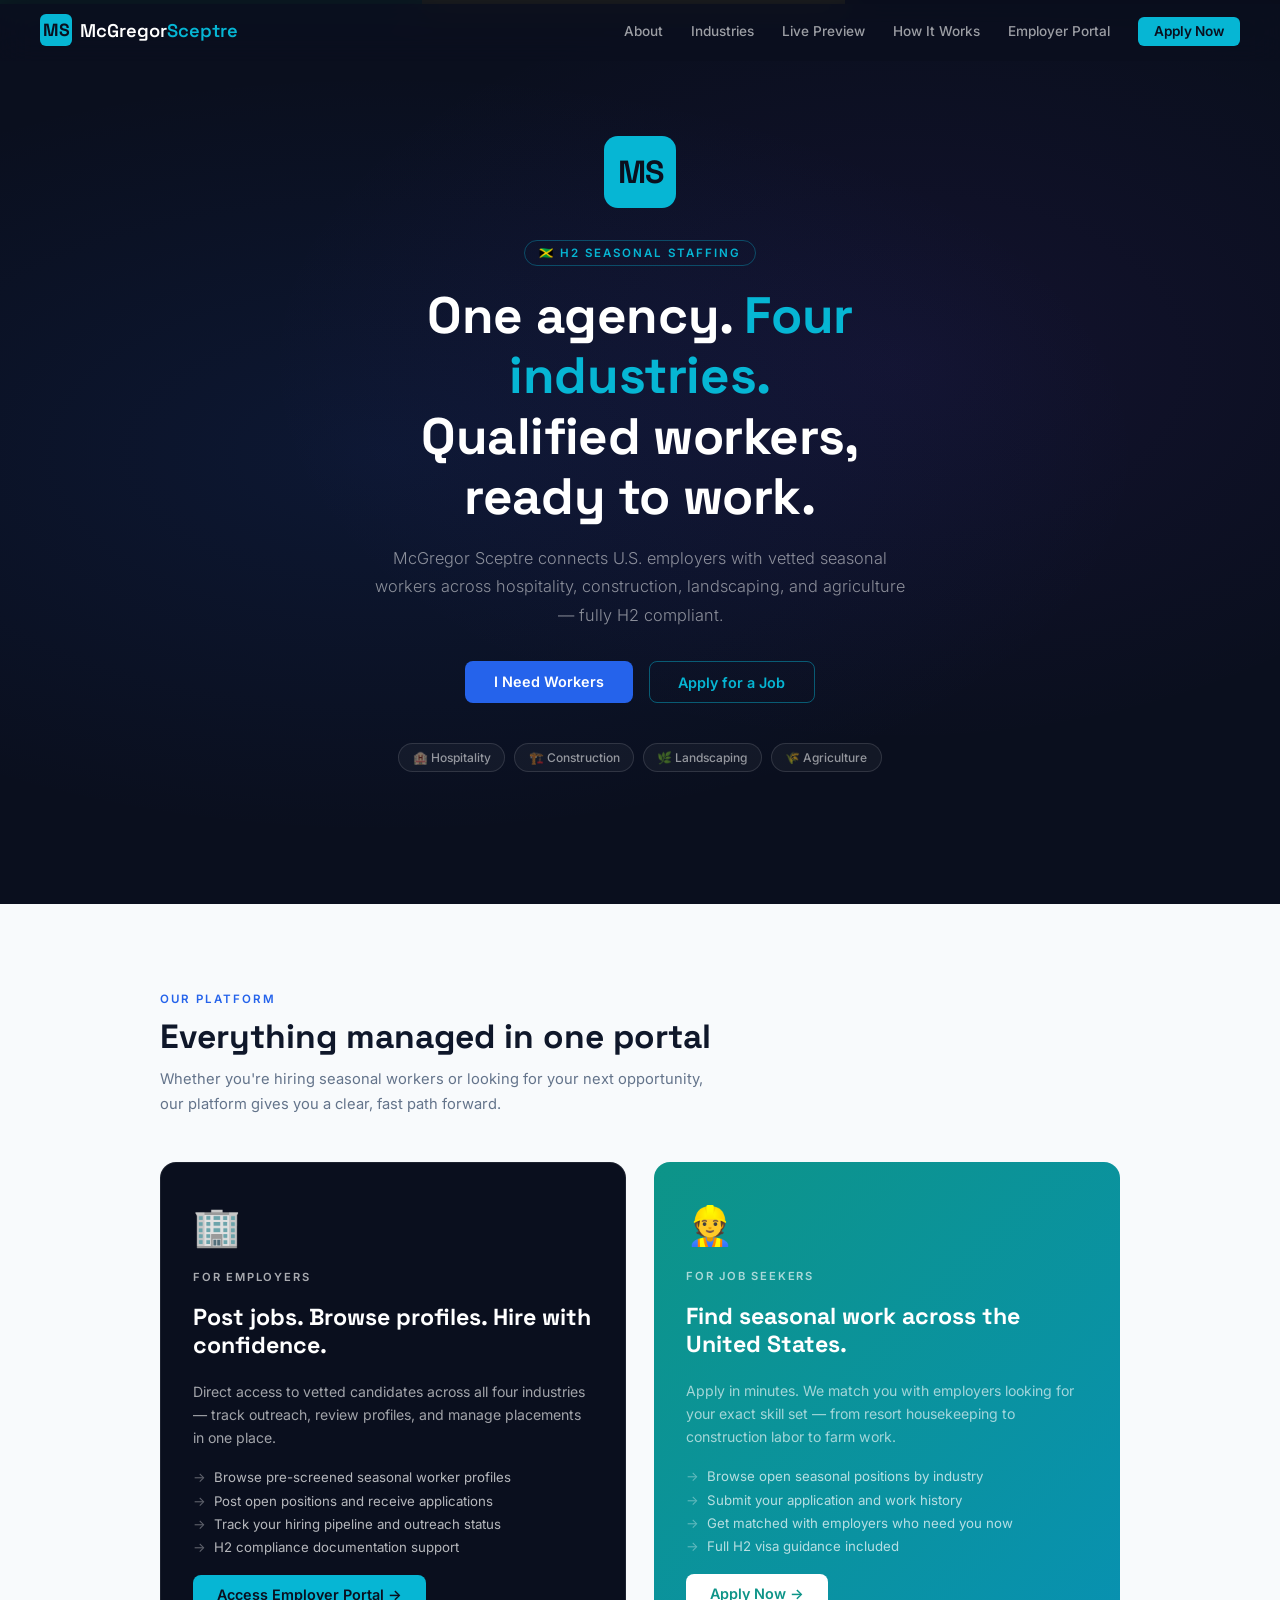
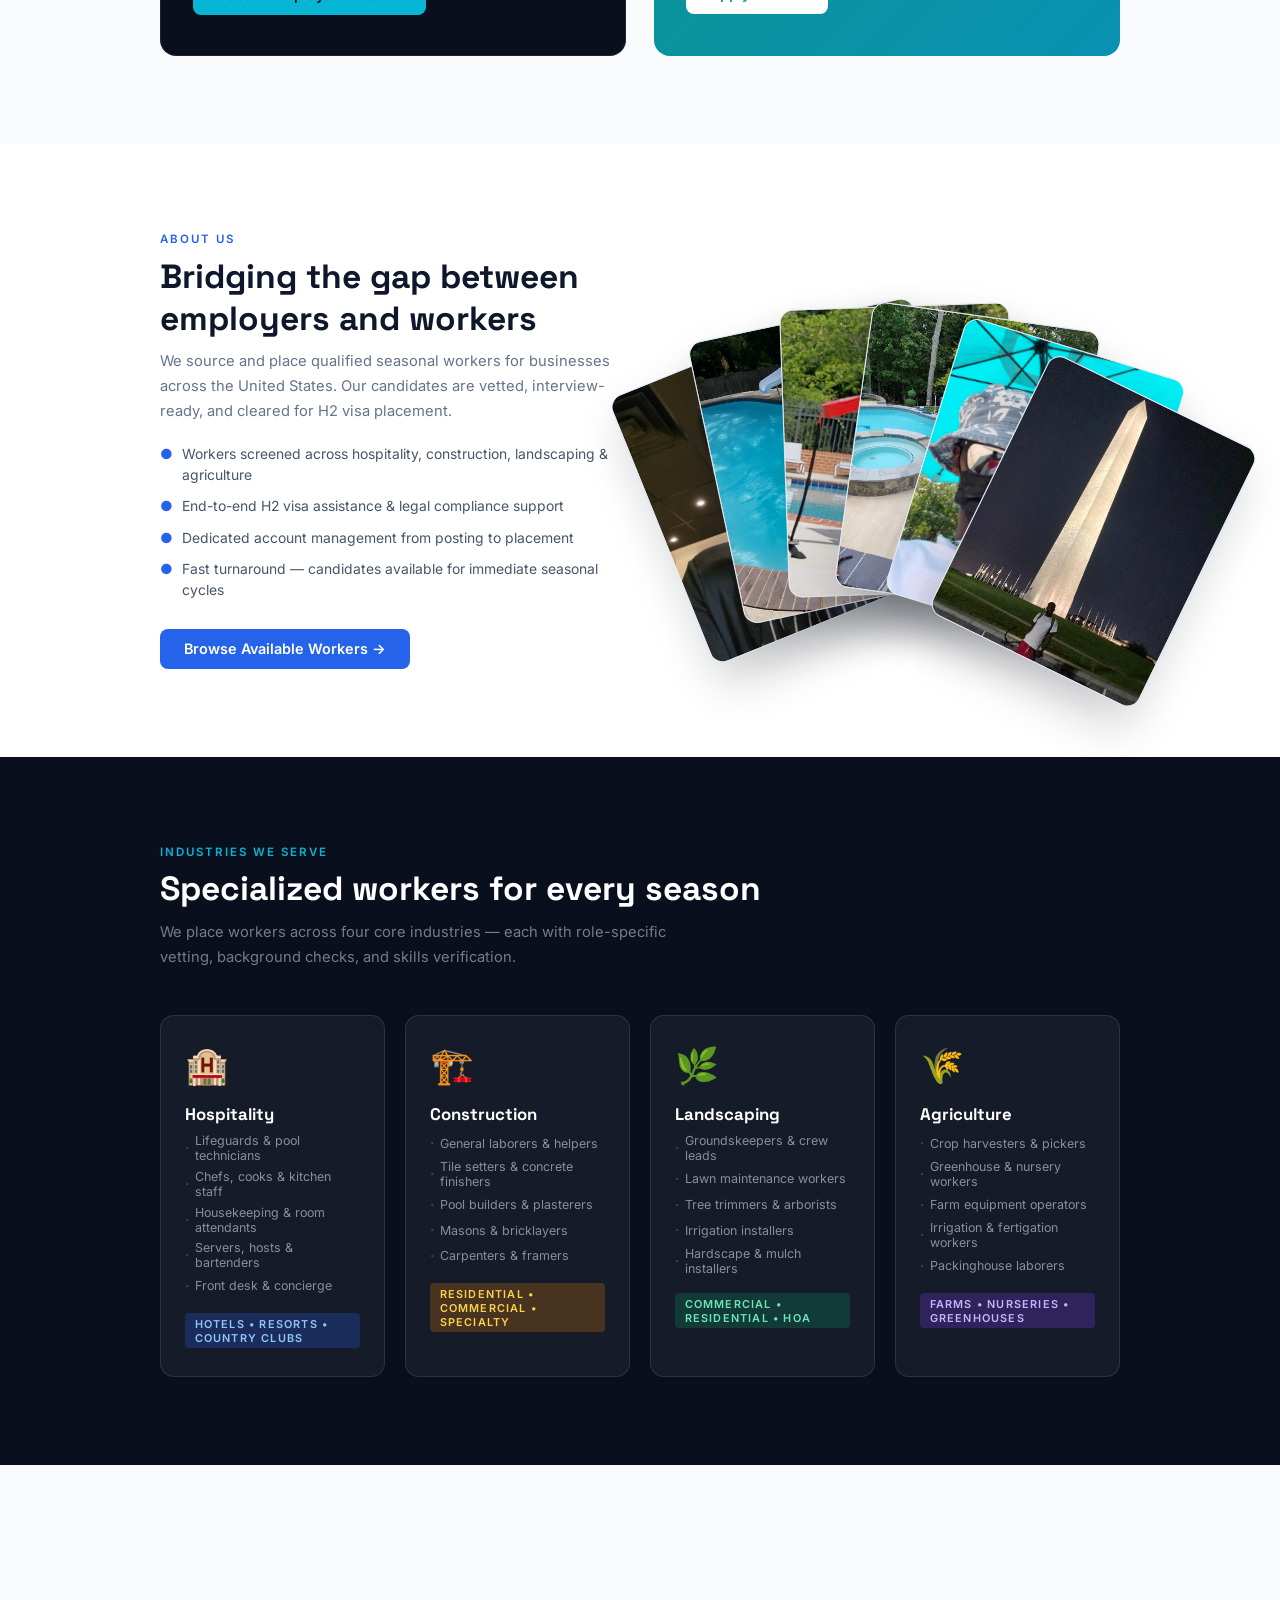
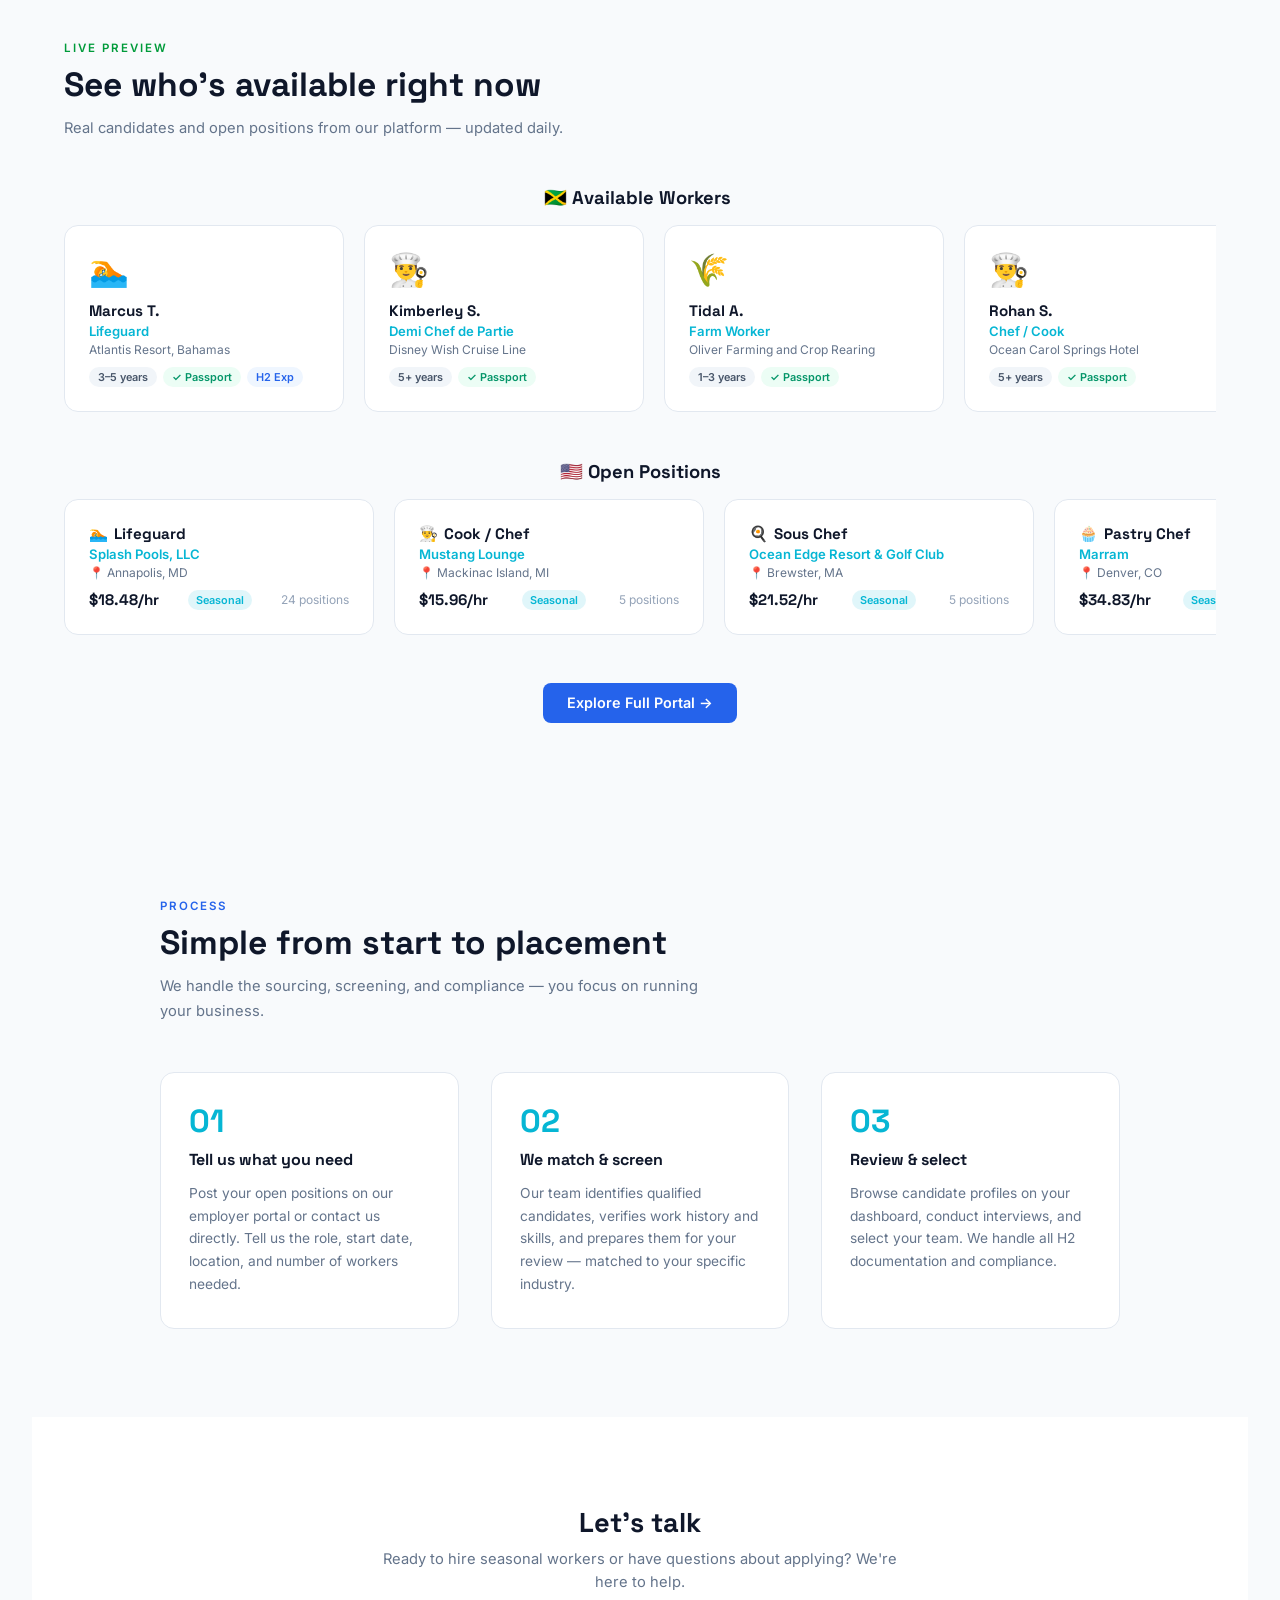
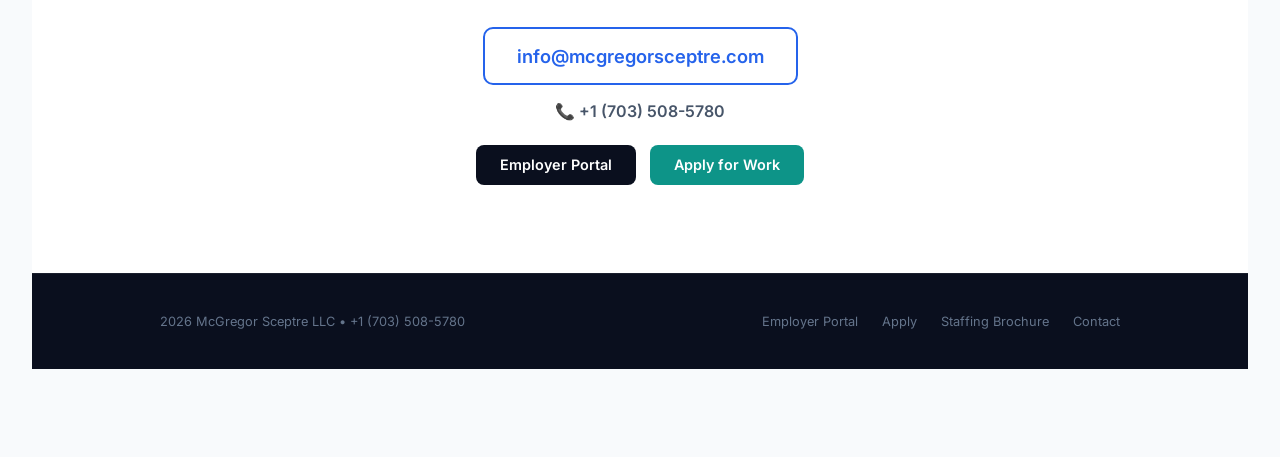
==== commit b30a663b: "site" ====
--- a/index.html
+++ b/index.html
@@ -714,9 +714,8 @@
   </section>
 
   <footer>
-    <div class="jamaica-stripe"></div>
     <div class="footer-inner">
-      <div class="footer-copy">🇯🇲 &copy; 2026 McGregor Sceptre &bull; <a href="tel:+17035085780" style="color:#64748b;text-decoration:none;">+1 (703) 508-5780</a></div>
+      <div class="footer-copy">2026 McGregor Sceptre LLC &bull; <a href="tel:+17035085780" style="color:#64748b;text-decoration:none;">+1 (703) 508-5780</a></div>
       <div class="footer-links">
         <a href="https://portal.mcgregorsceptre.com">Employer Portal</a>
         <a href="https://portal.mcgregorsceptre.com/apply">Apply</a>
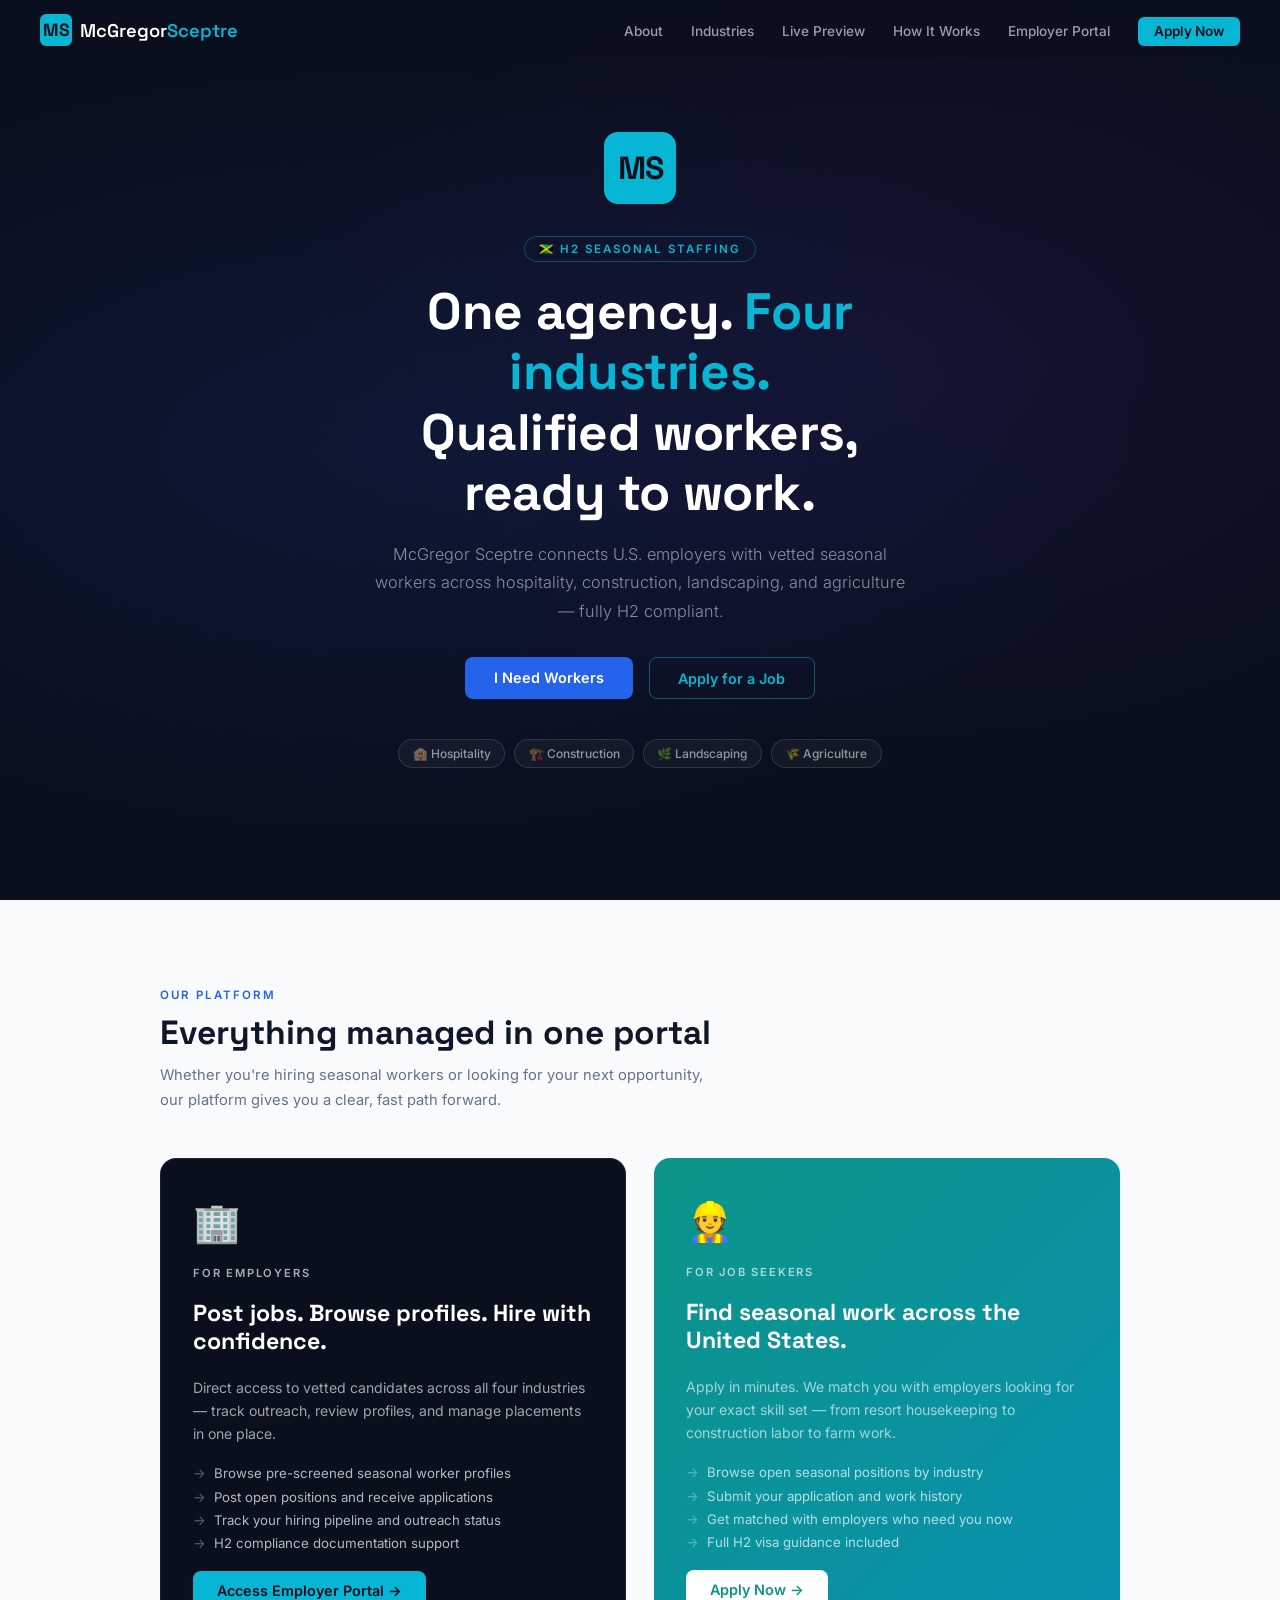
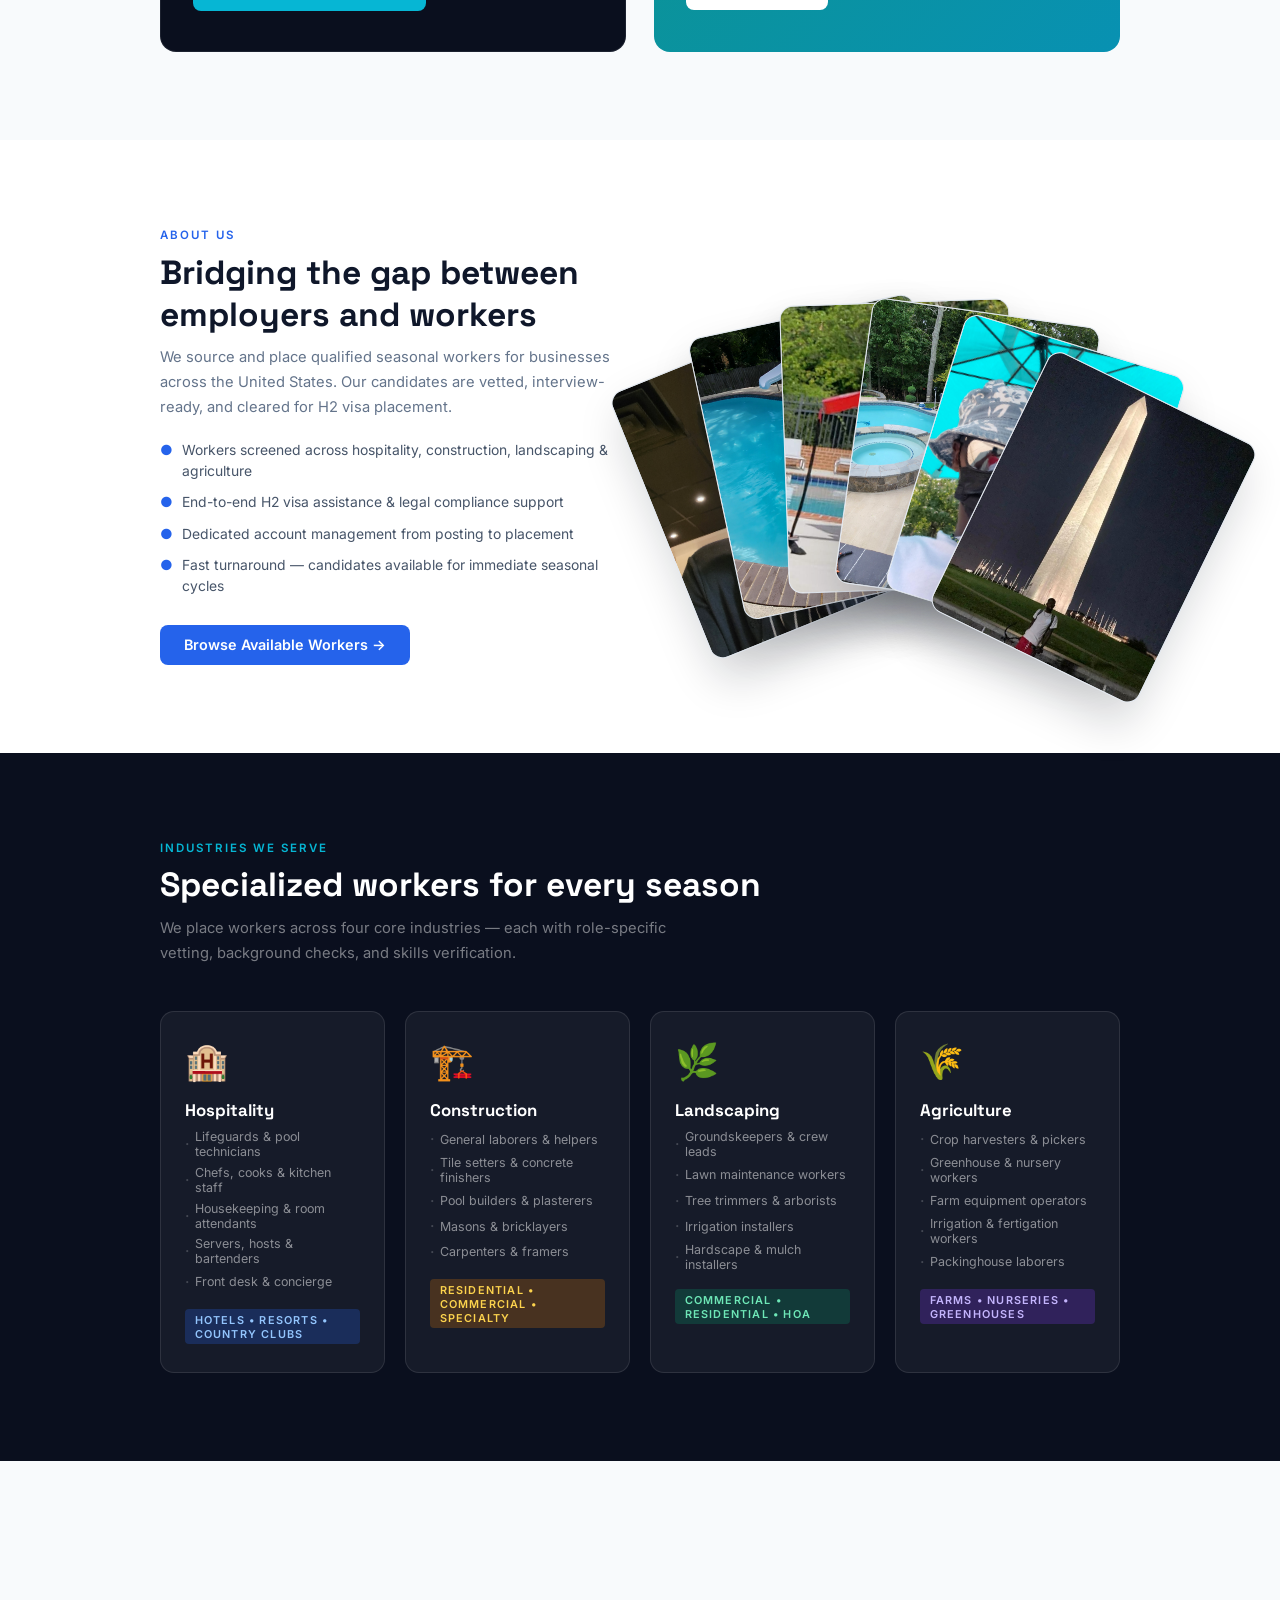
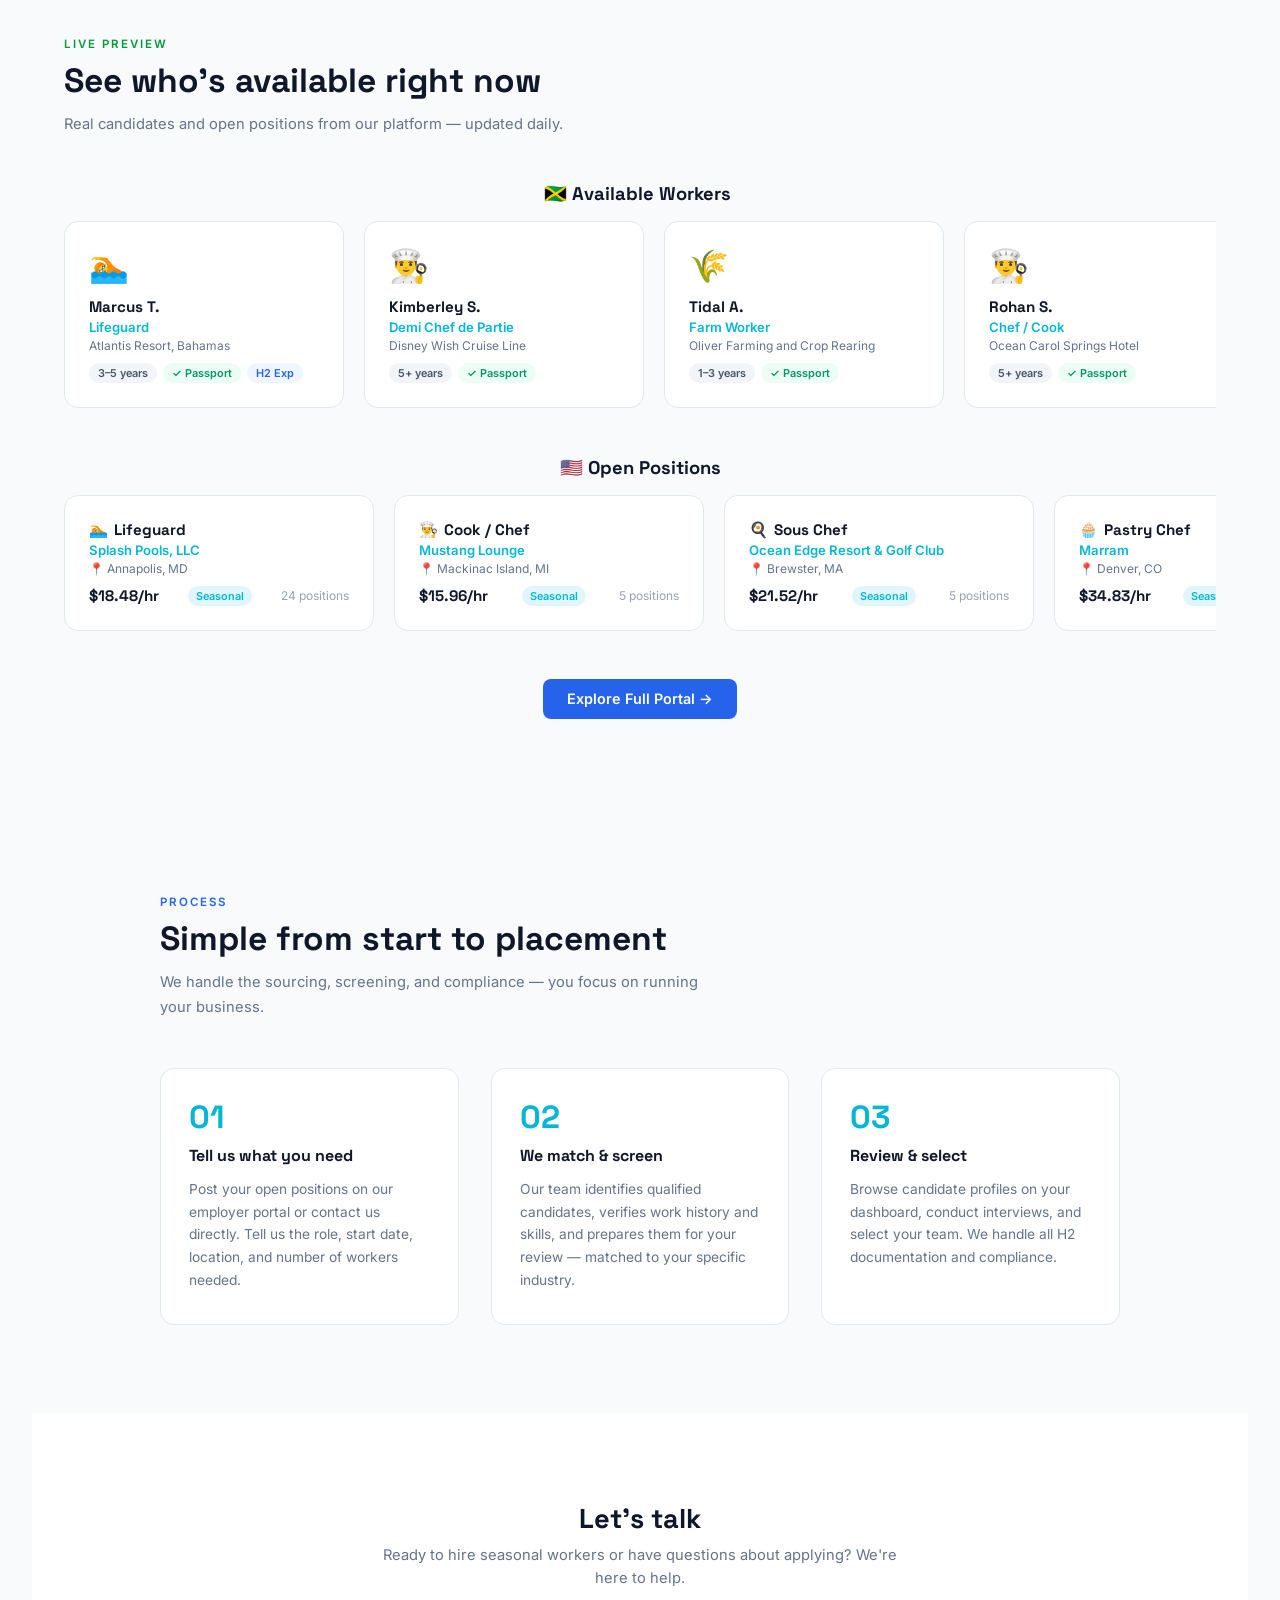
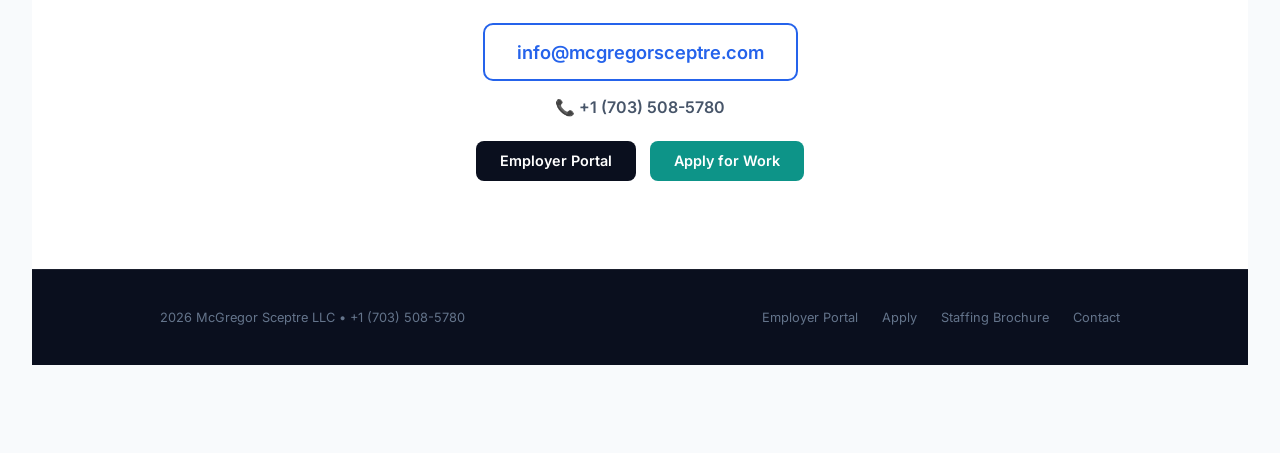
==== commit c2c76a34: "bands" ====
--- a/index.html
+++ b/index.html
@@ -367,12 +367,6 @@
     }
     .fade-up.visible { opacity: 1; transform: translateY(0); }
 
-    /* ── JAMAICA ACCENT STRIPE ─────────────────── */
-    .jamaica-stripe {
-      height: 4px;
-      background: linear-gradient(90deg, #009B3A 0%, #009B3A 33%, #FED100 33%, #FED100 66%, #000 66%, #000 100%);
-    }
-
     /* ── MARQUEE BANNER ────────────────────────── */
     @keyframes marquee {
       0%   { transform: translateX(0); }
@@ -437,8 +431,6 @@
   </style>
 </head>
 <body>
-
-  <div class="jamaica-stripe"></div>
 
   <nav>
     <a href="#" class="logo">
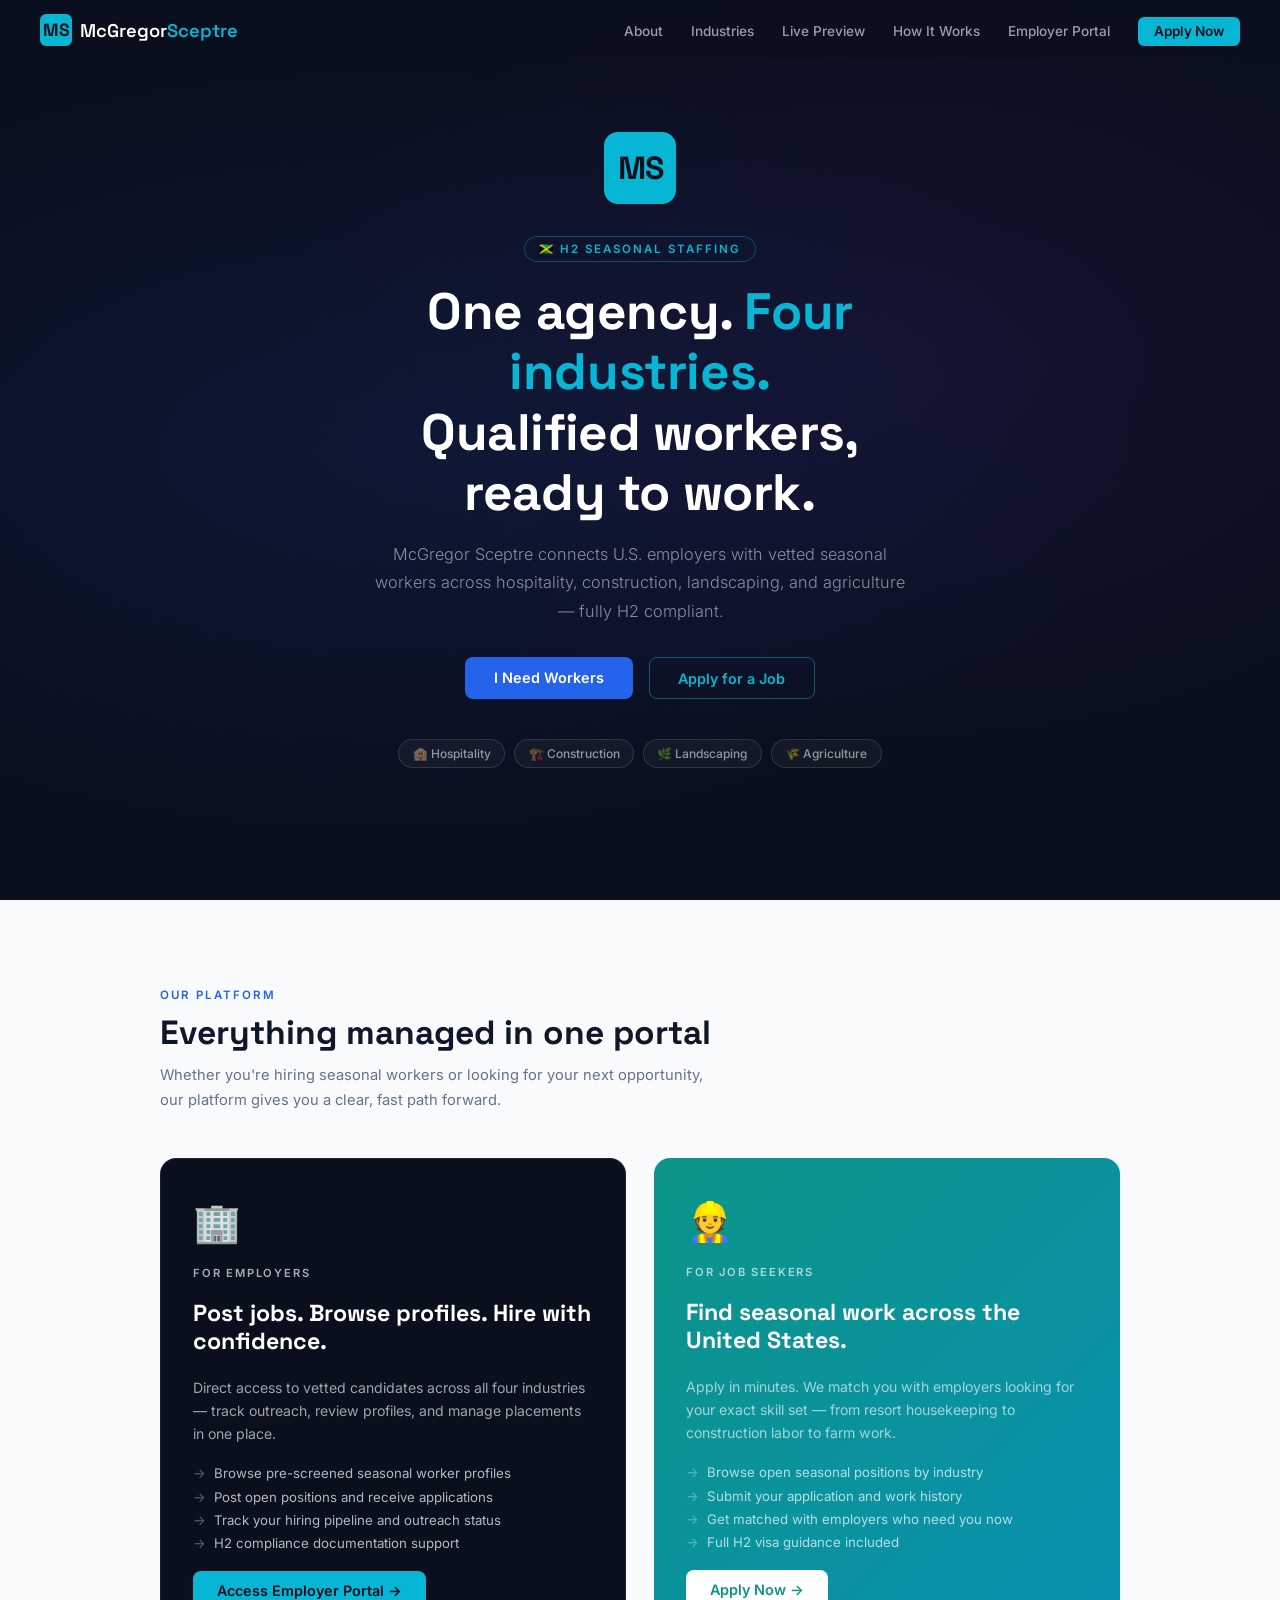
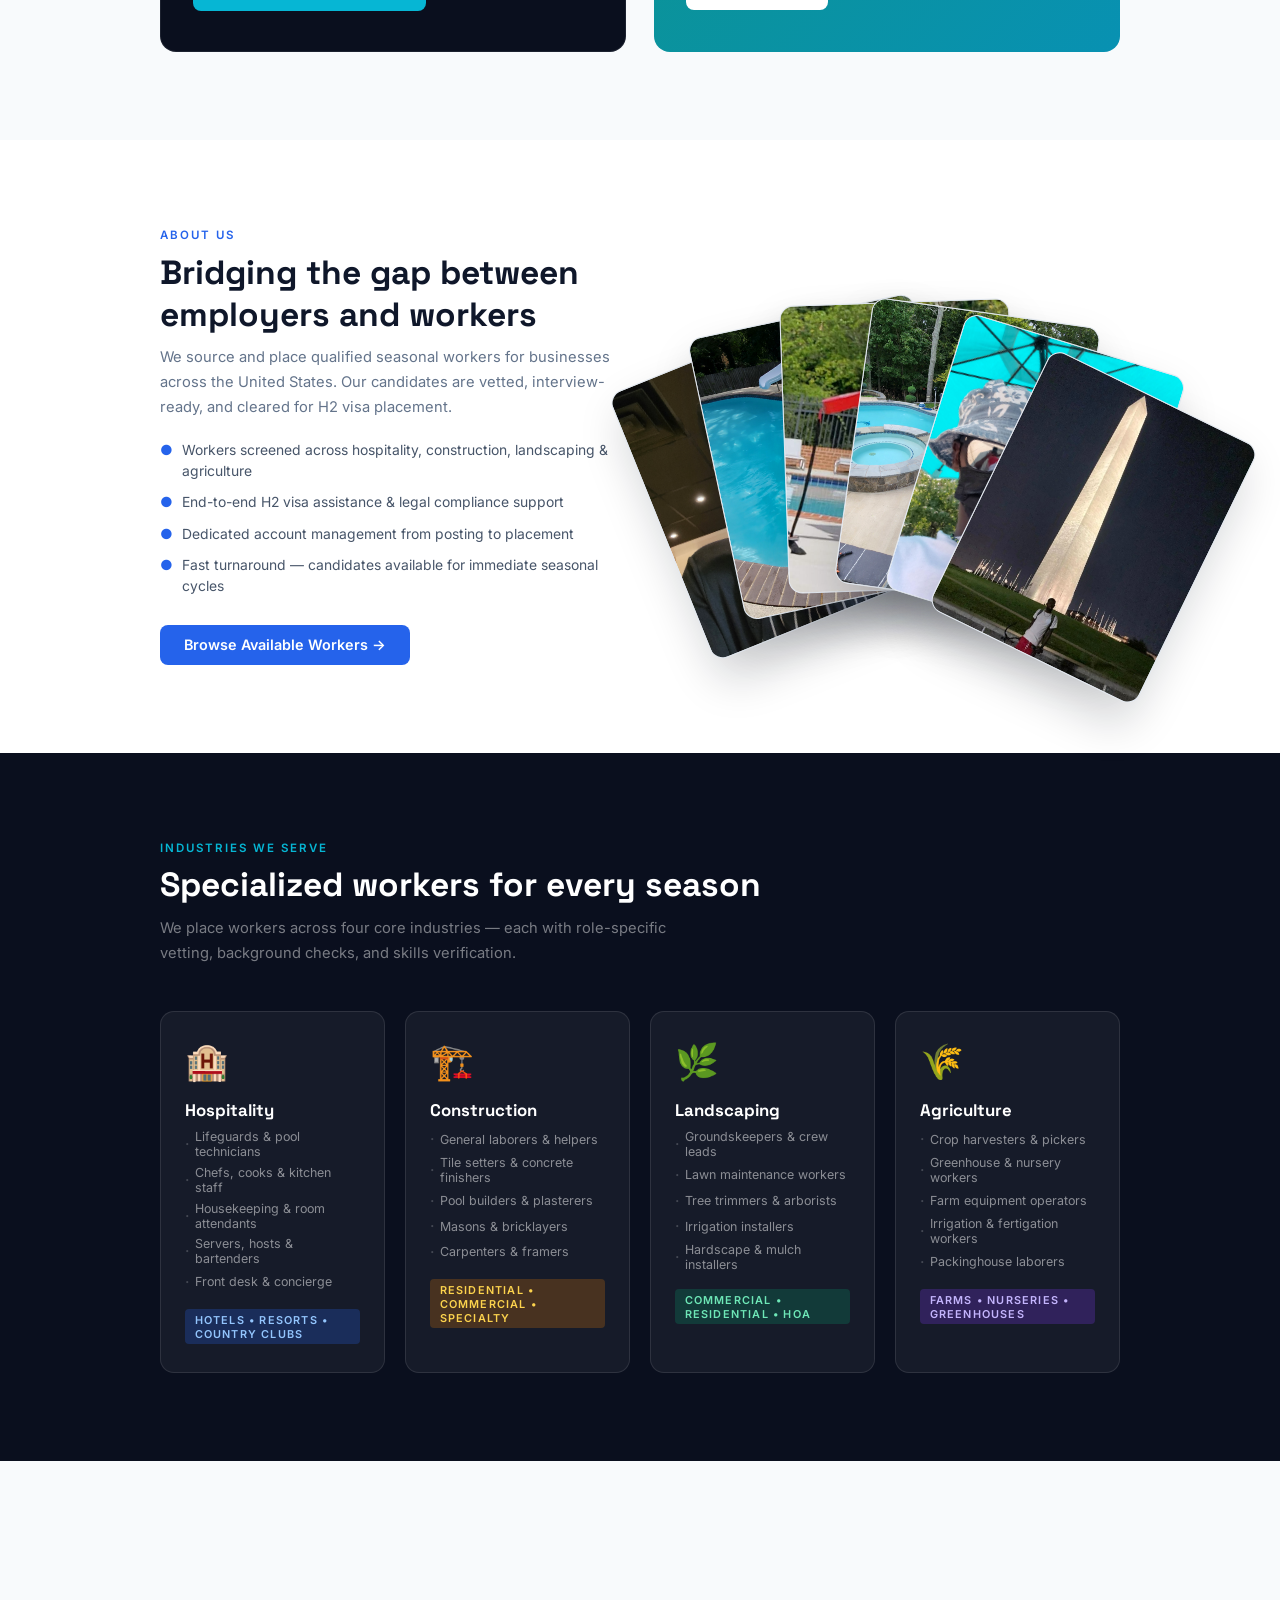
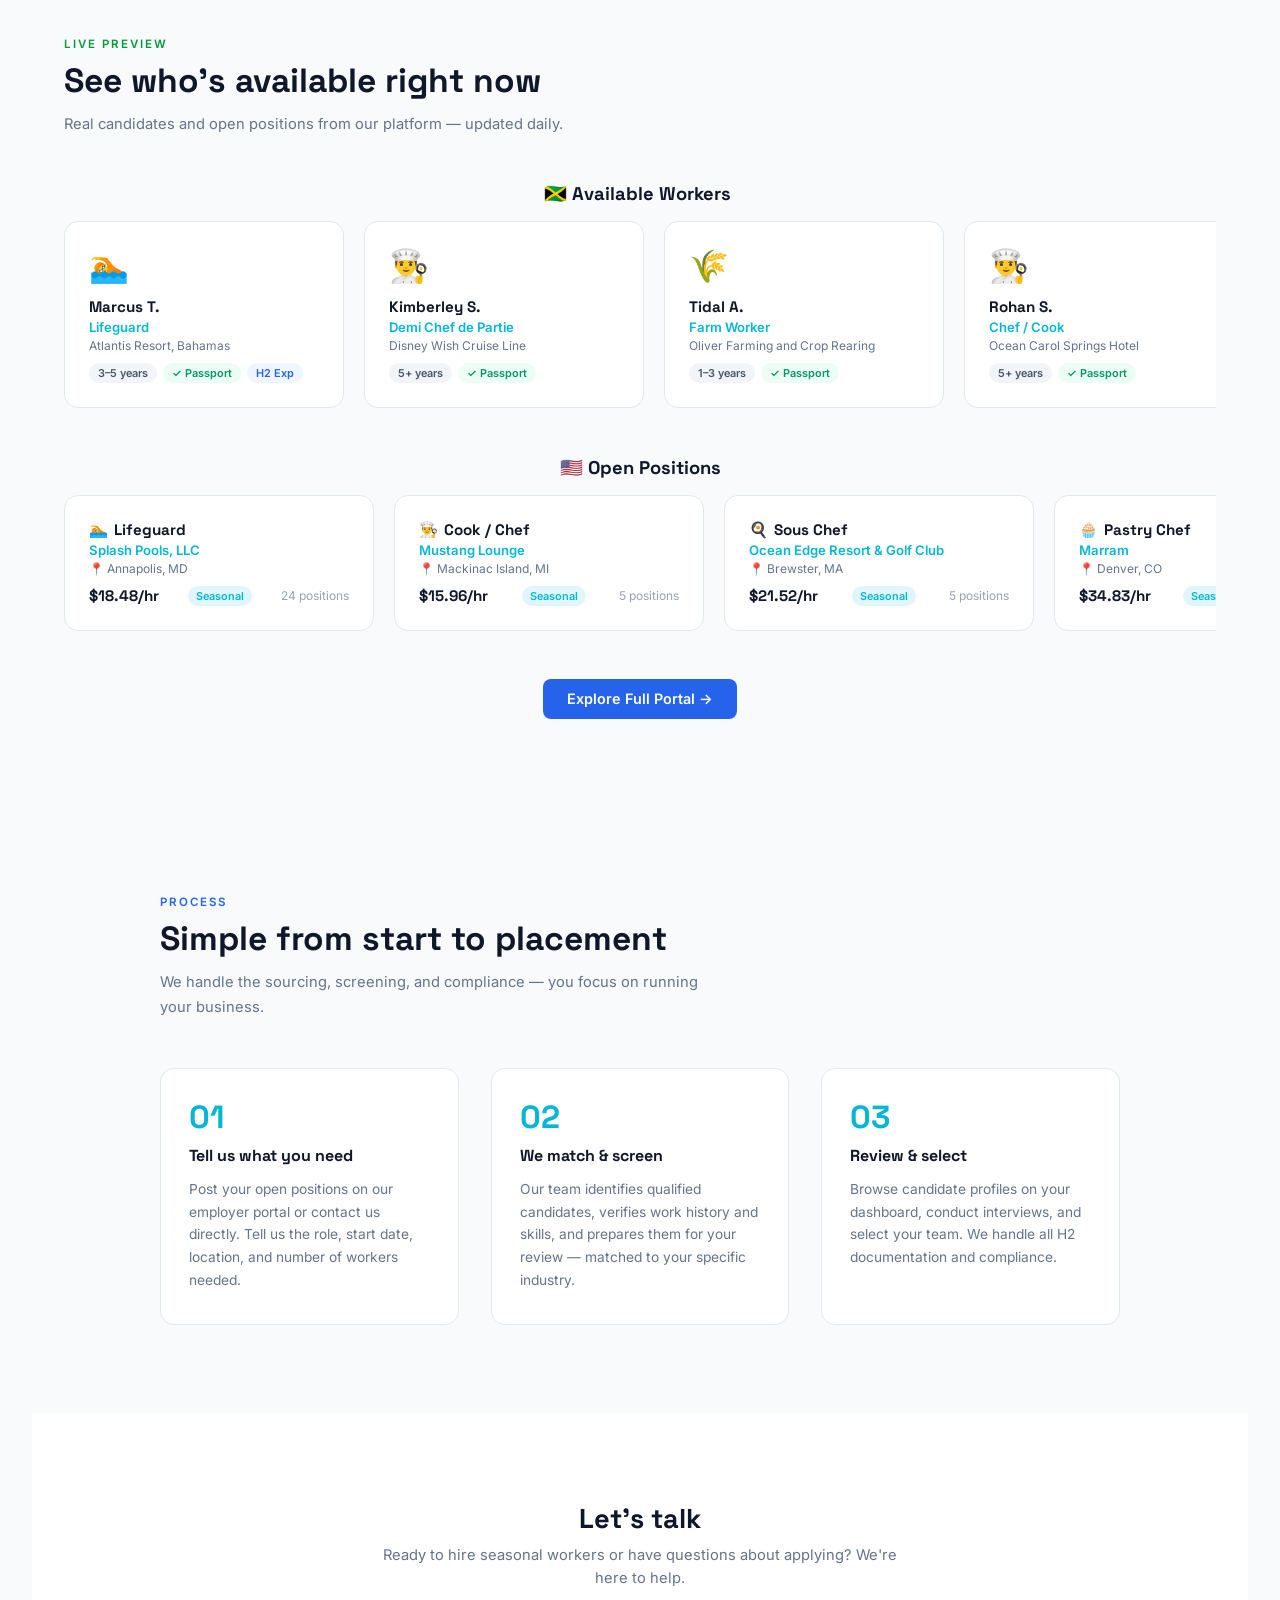
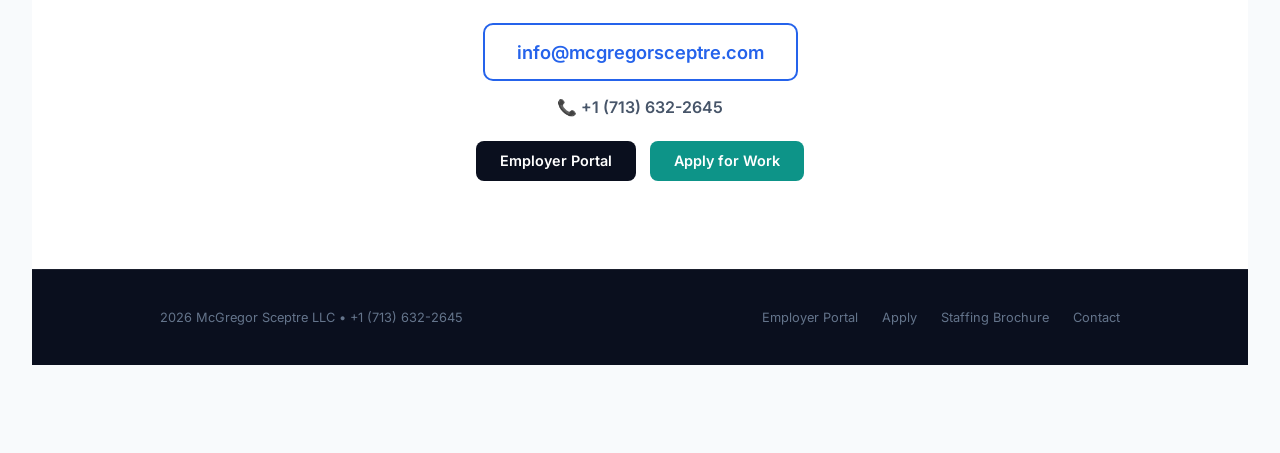
==== commit 10fb28c4: "number" ====
--- a/index.html
+++ b/index.html
@@ -696,7 +696,7 @@
       <p>Ready to hire seasonal workers or have questions about applying? We're here to help.</p>
       <div class="contact-links">
         <a href="mailto:info@mcgregorsceptre.com" class="contact-email">info@mcgregorsceptre.com</a>
-        <a href="tel:+17035085780" class="contact-phone">📞 +1 (703) 508-5780</a>
+        <a href="tel:+17136322645" class="contact-phone">📞 +1 (713) 632-2645</a>
         <div style="display:flex;gap:.85rem;flex-wrap:wrap;justify-content:center;margin-top:.5rem;">
           <a href="https://portal.mcgregorsceptre.com" class="portal-cta-btn btn-employer" style="background:var(--navy);color:var(--white);">Employer Portal</a>
           <a href="https://portal.mcgregorsceptre.com/apply" class="portal-cta-btn btn-worker" style="background:#0d9488;color:var(--white);">Apply for Work</a>
@@ -707,7 +707,7 @@
 
   <footer>
     <div class="footer-inner">
-      <div class="footer-copy">2026 McGregor Sceptre LLC &bull; <a href="tel:+17035085780" style="color:#64748b;text-decoration:none;">+1 (703) 508-5780</a></div>
+      <div class="footer-copy">2026 McGregor Sceptre LLC &bull; <a href="tel:+17136322645" style="color:#64748b;text-decoration:none;">+1 (713) 632-2645</a></div>
       <div class="footer-links">
         <a href="https://portal.mcgregorsceptre.com">Employer Portal</a>
         <a href="https://portal.mcgregorsceptre.com/apply">Apply</a>
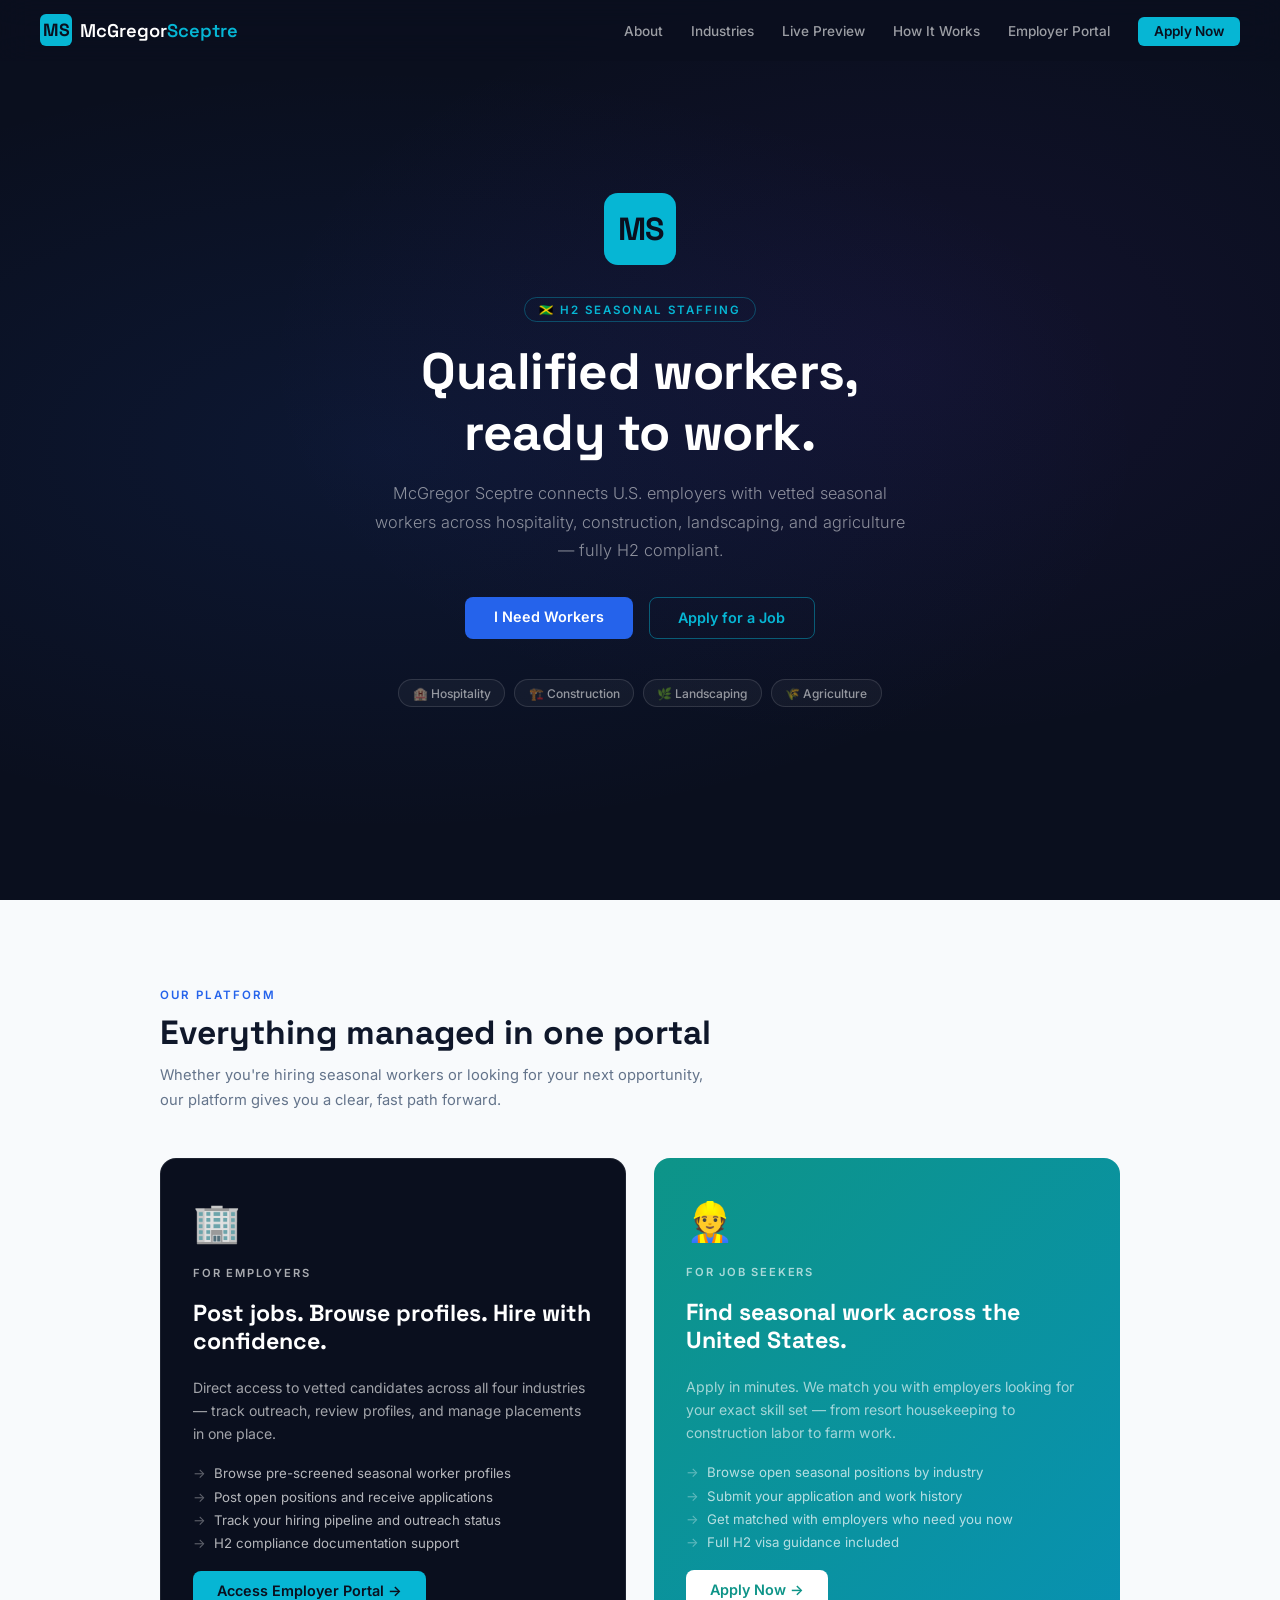
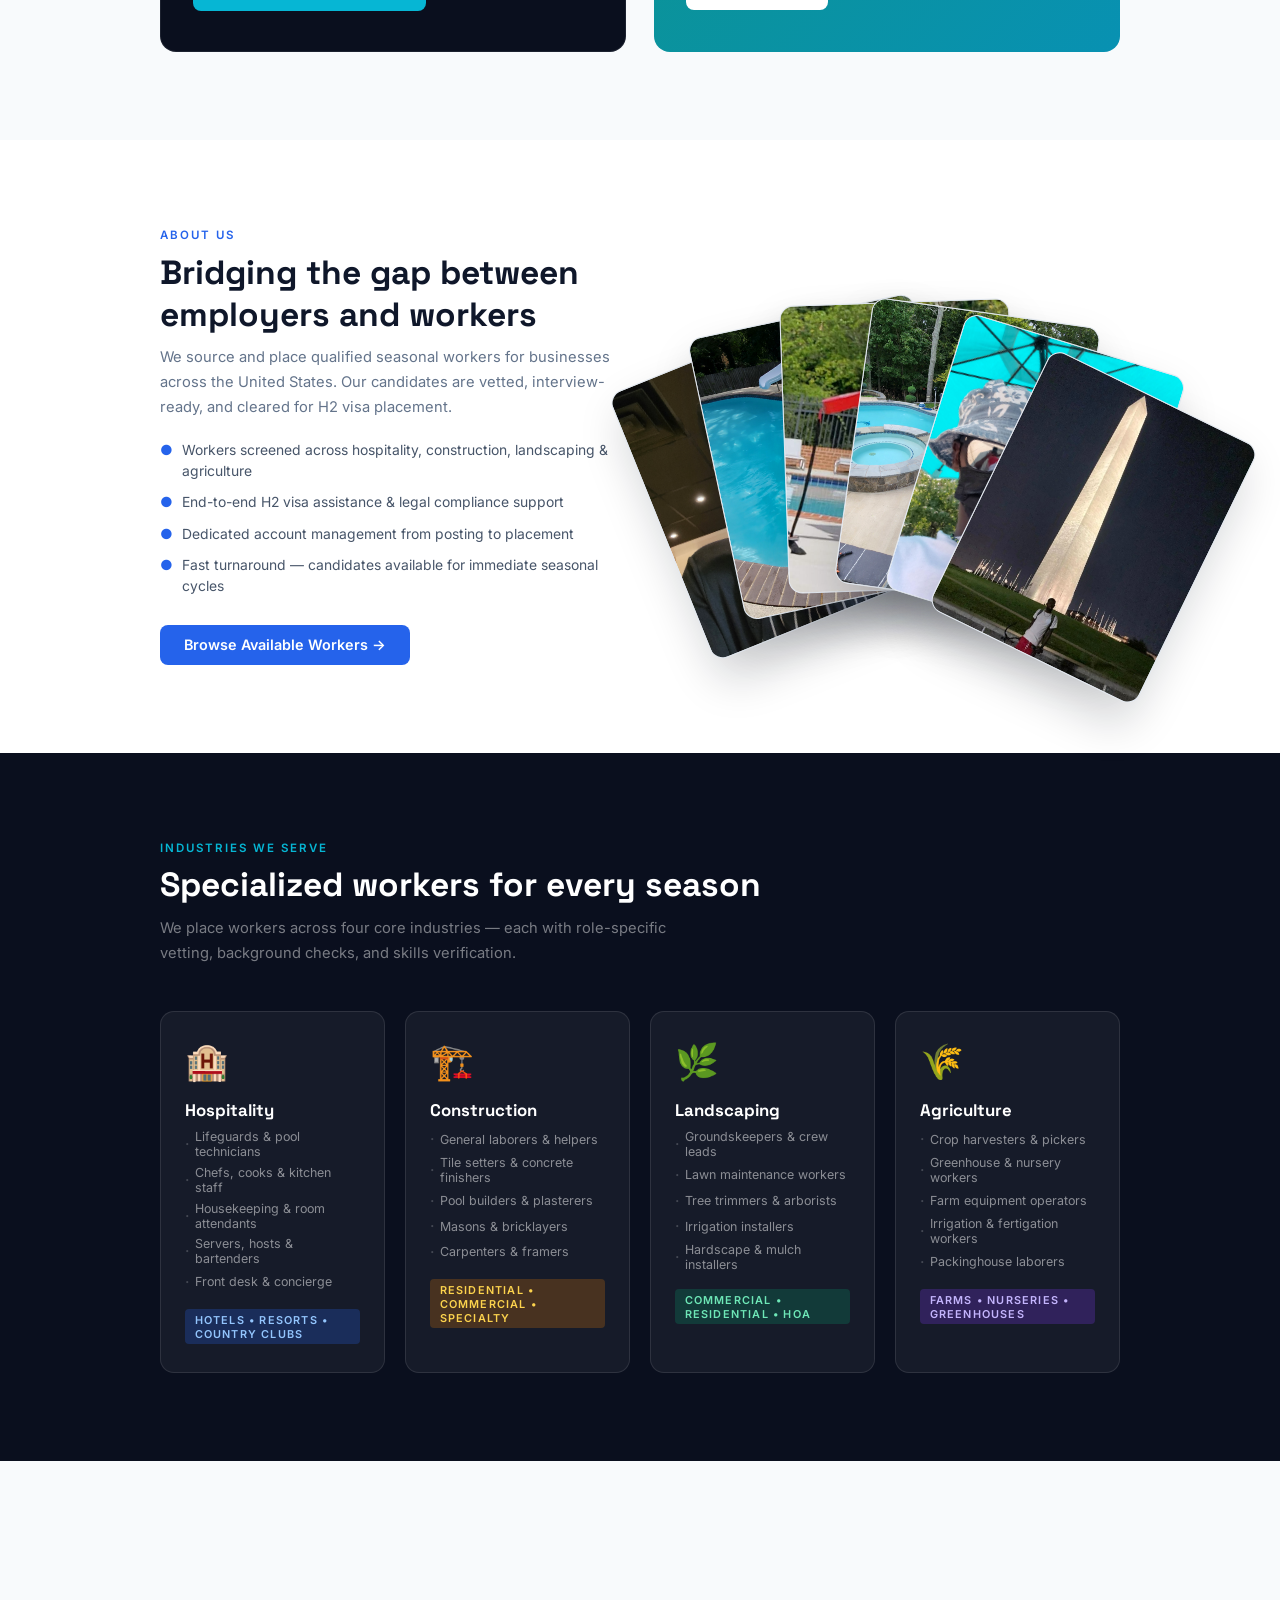
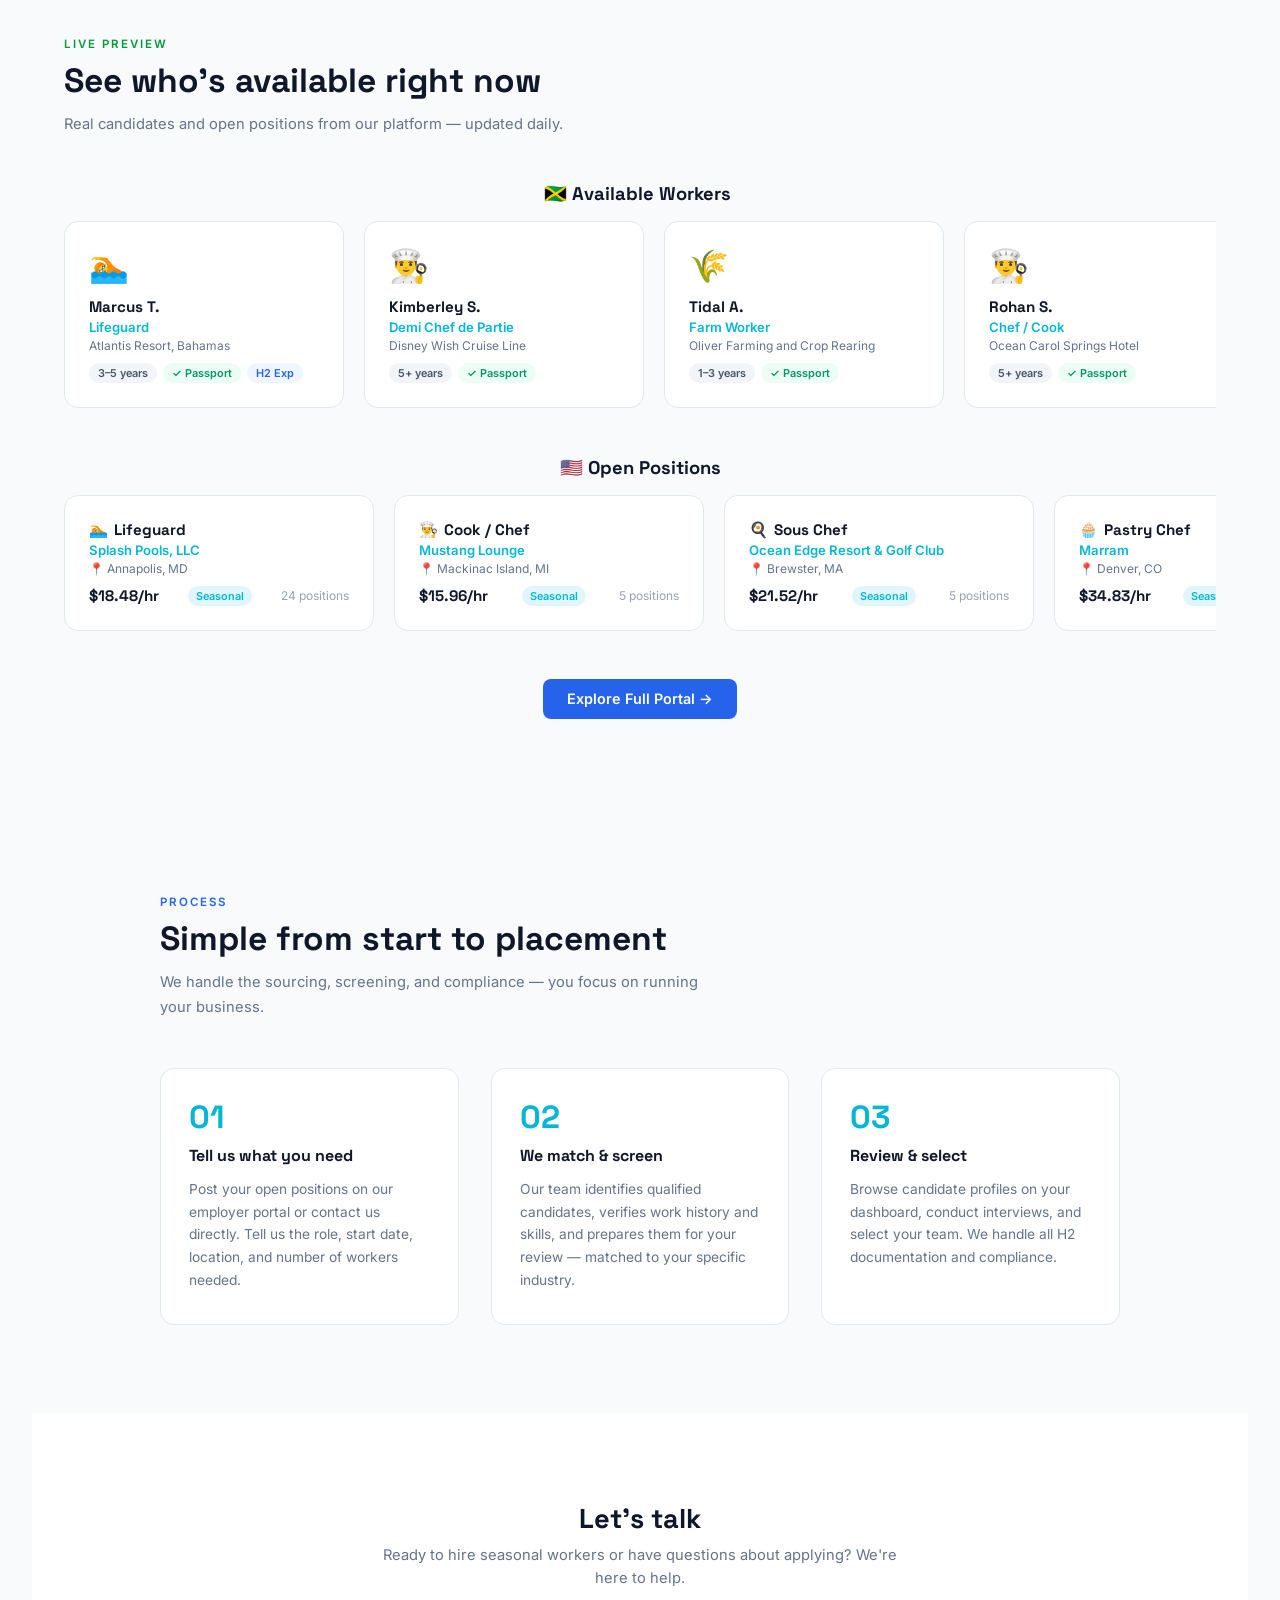
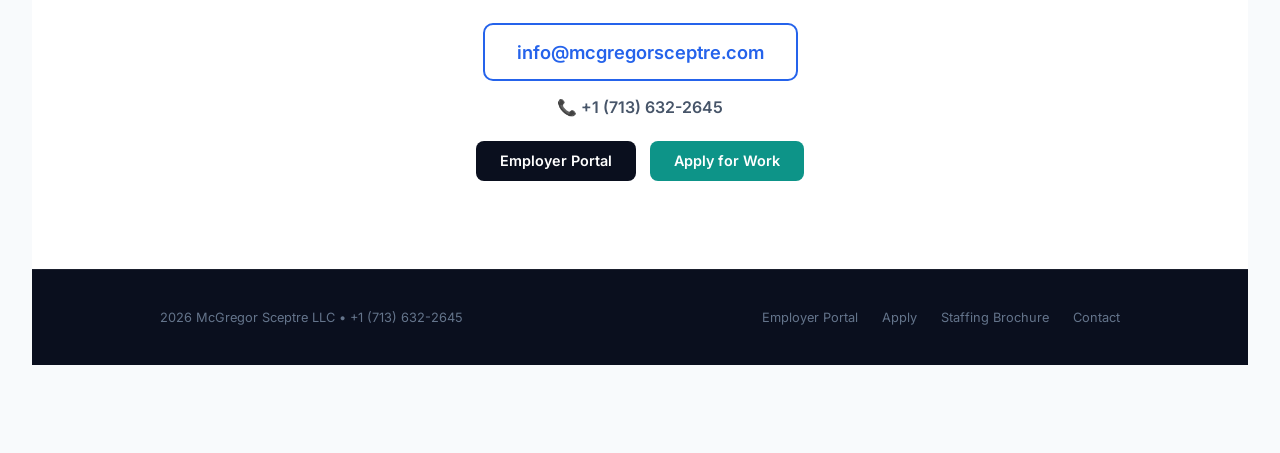
==== commit 35c4719d: "title" ====
--- a/index.html
+++ b/index.html
@@ -456,7 +456,7 @@
     <div class="hero-content">
       <div class="hero-monogram">MS</div>
       <div class="hero-tag">🇯🇲 H2 Seasonal Staffing</div>
-      <h1>One agency. <em>Four industries.</em><br>Qualified workers, ready to work.</h1>
+      <h1>Qualified workers, ready to work.</h1>
       <p>McGregor Sceptre connects U.S. employers with vetted seasonal workers across hospitality, construction, landscaping, and agriculture — fully H2 compliant.</p>
       <div class="hero-btns">
         <a href="#portal" class="hero-btn hero-btn-primary">I Need Workers</a>
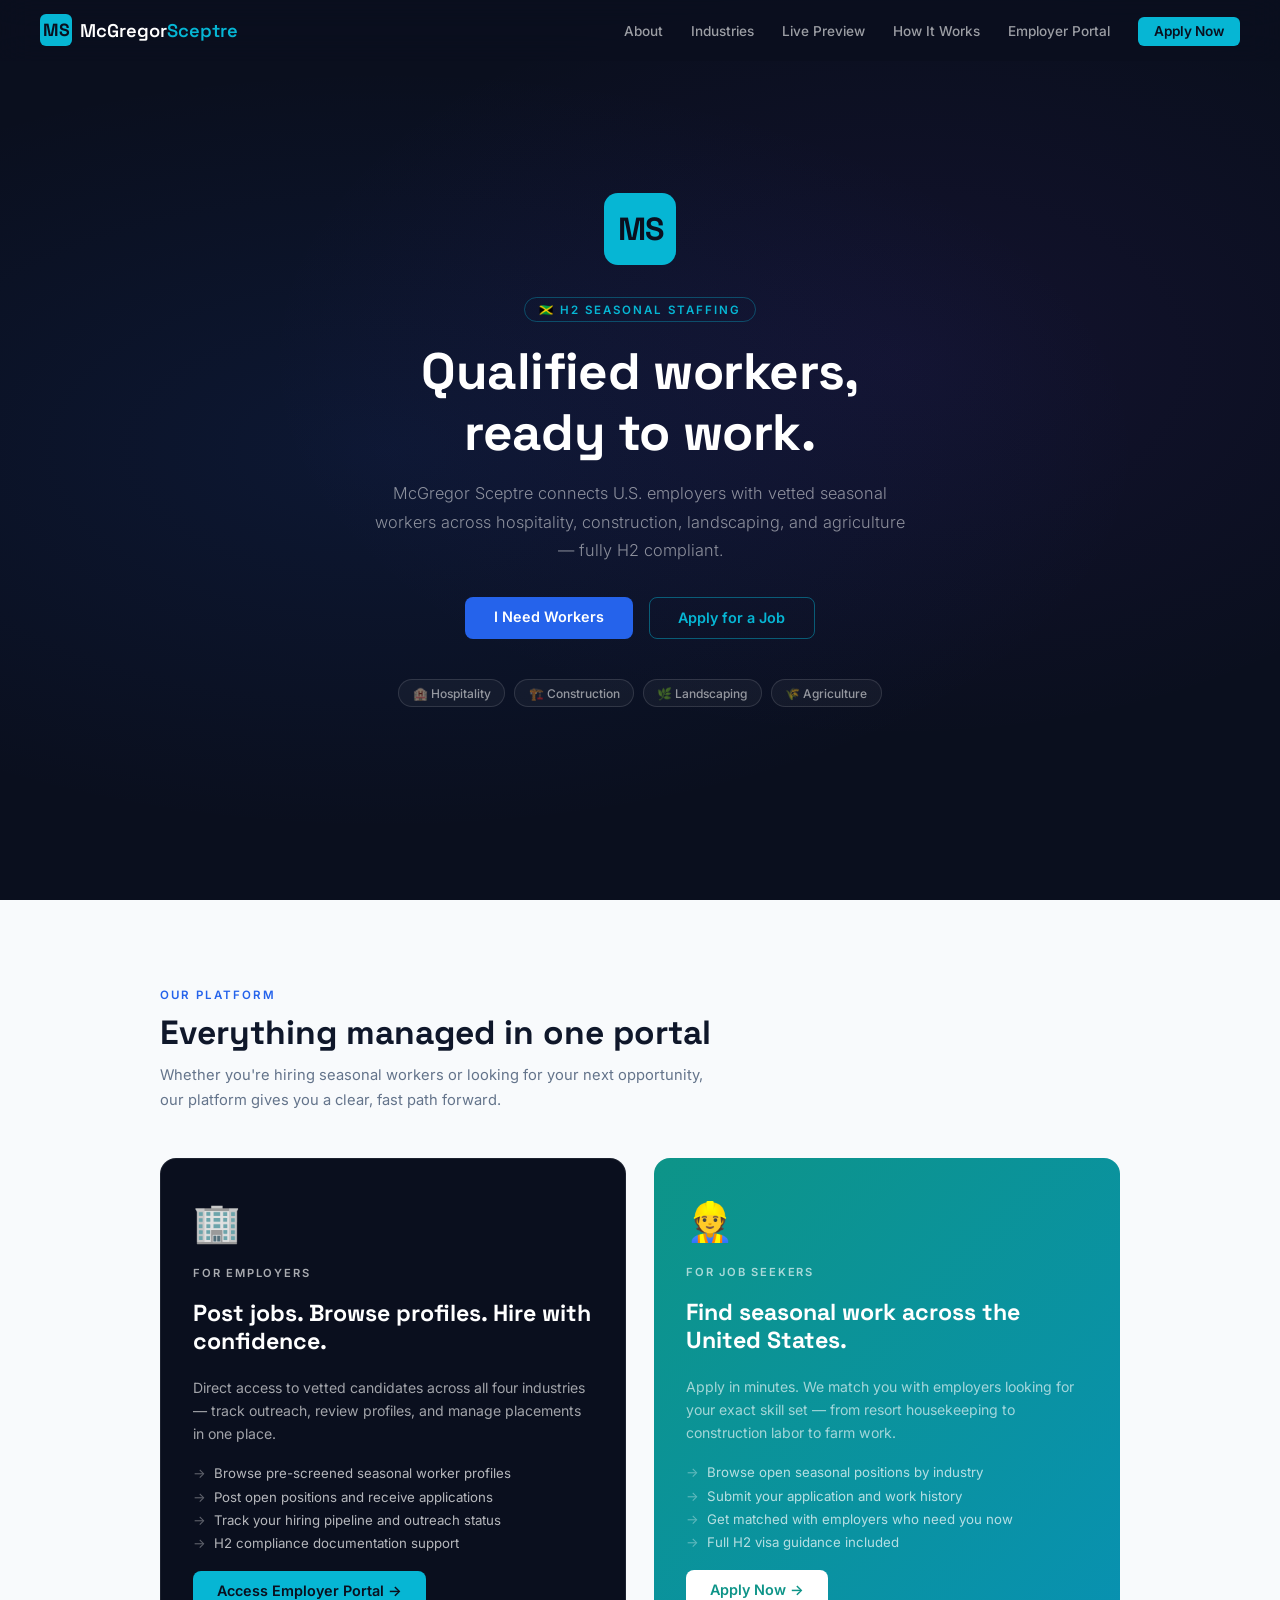
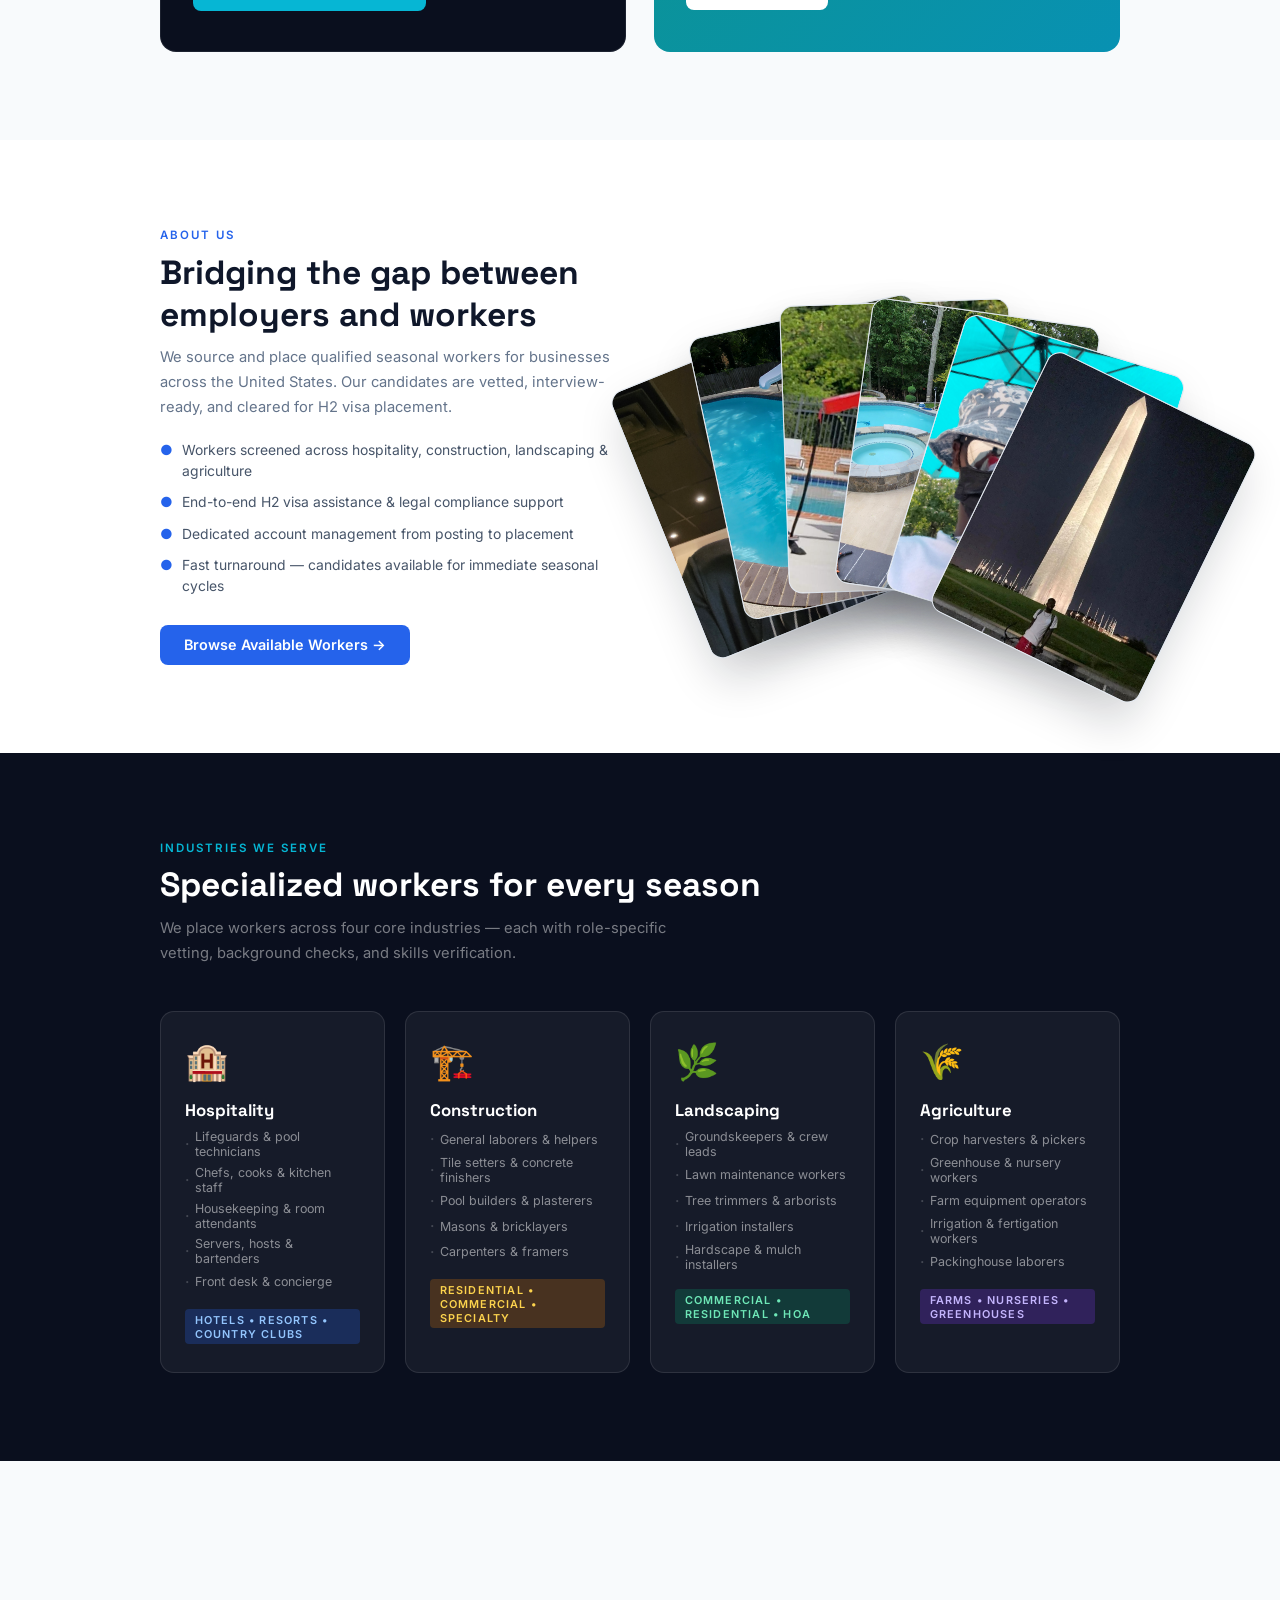
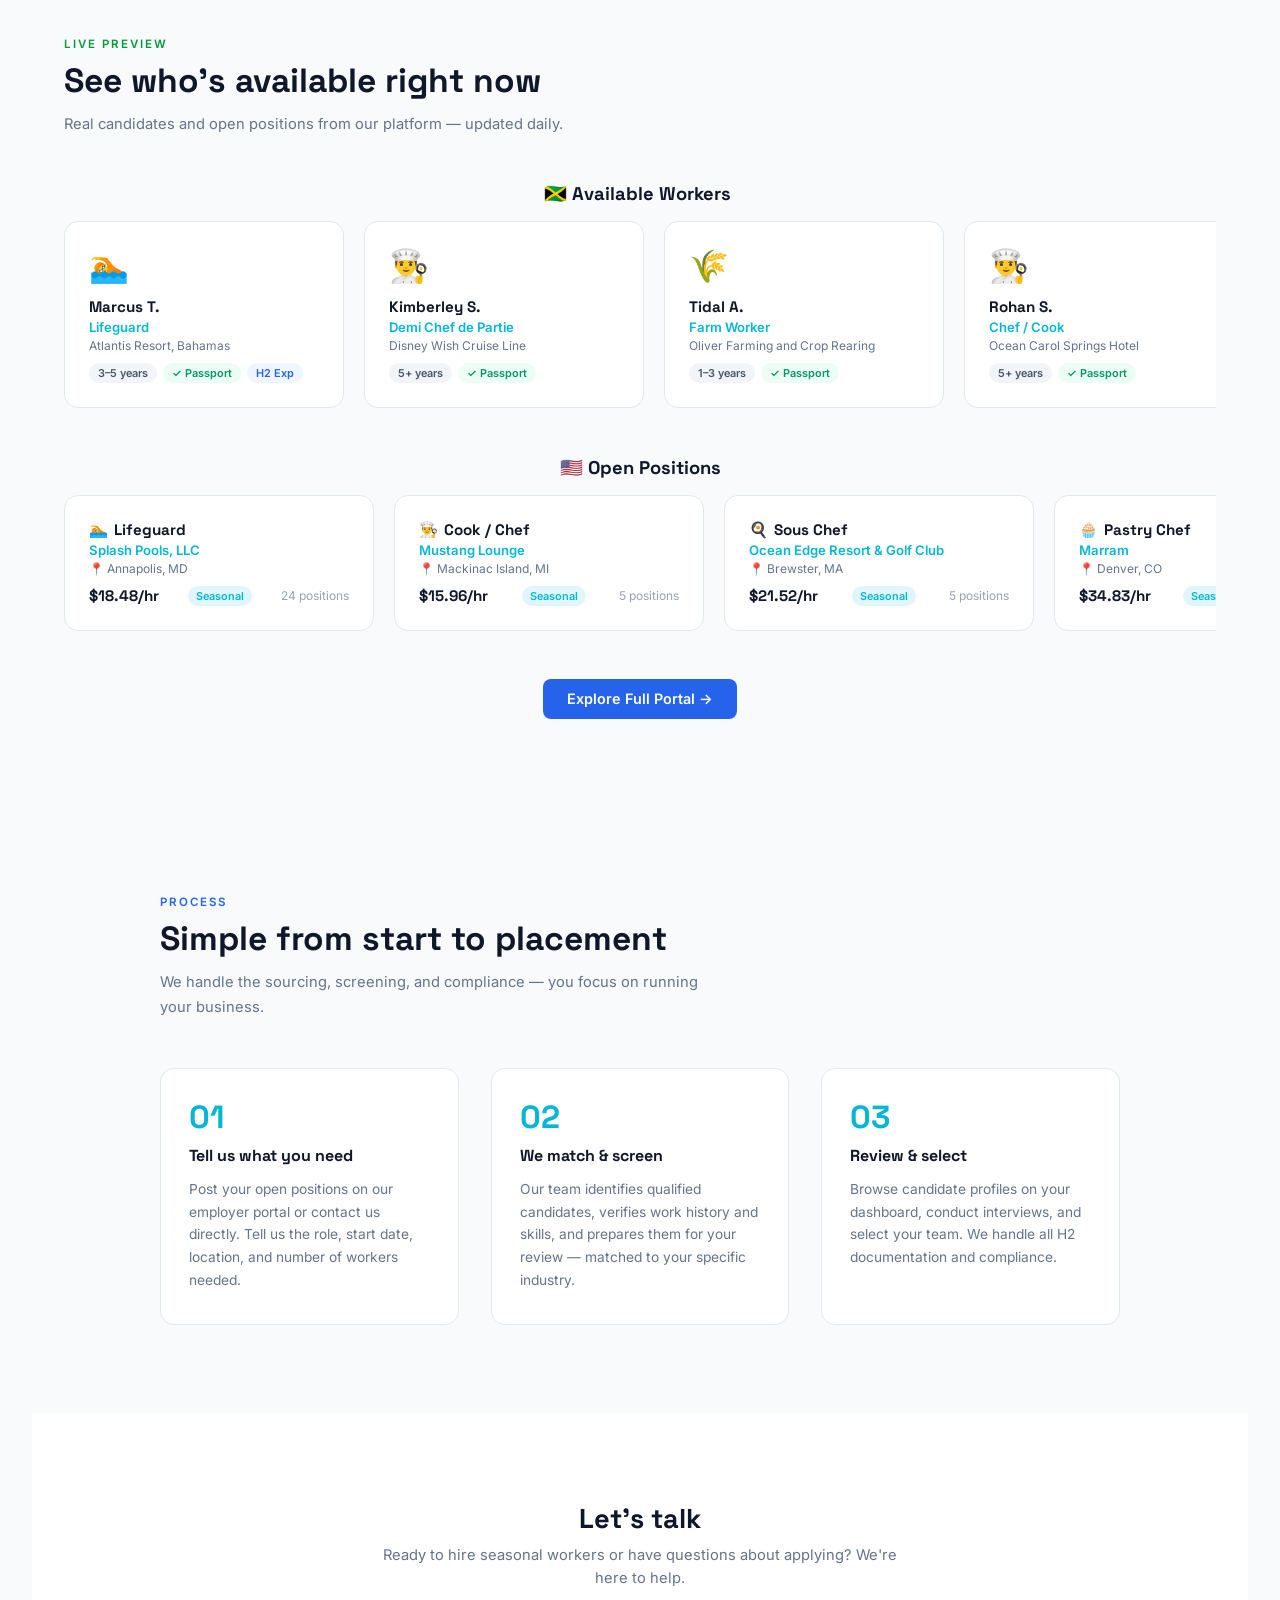
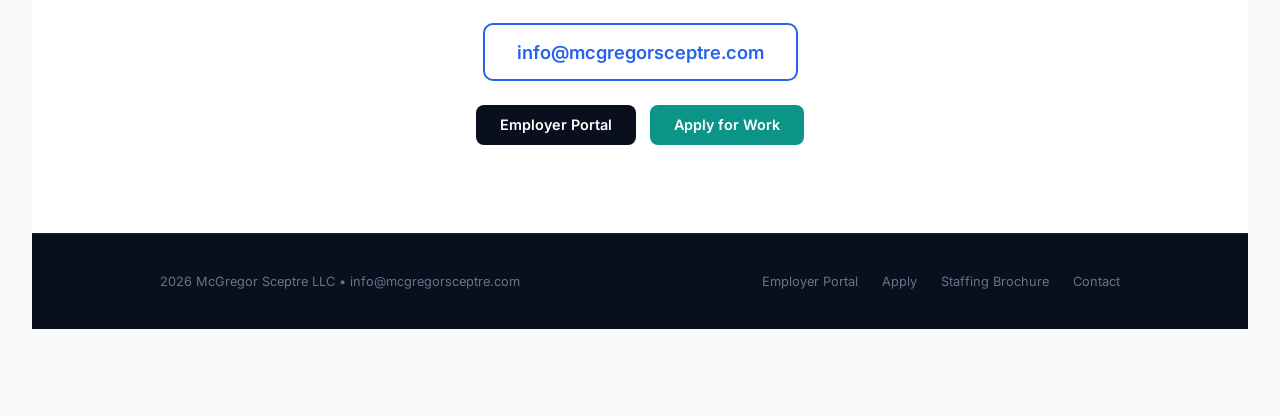
==== commit 96183788: "contact" ====
--- a/index.html
+++ b/index.html
@@ -696,7 +696,6 @@
       <p>Ready to hire seasonal workers or have questions about applying? We're here to help.</p>
       <div class="contact-links">
         <a href="mailto:info@mcgregorsceptre.com" class="contact-email">info@mcgregorsceptre.com</a>
-        <a href="tel:+17136322645" class="contact-phone">📞 +1 (713) 632-2645</a>
         <div style="display:flex;gap:.85rem;flex-wrap:wrap;justify-content:center;margin-top:.5rem;">
           <a href="https://portal.mcgregorsceptre.com" class="portal-cta-btn btn-employer" style="background:var(--navy);color:var(--white);">Employer Portal</a>
           <a href="https://portal.mcgregorsceptre.com/apply" class="portal-cta-btn btn-worker" style="background:#0d9488;color:var(--white);">Apply for Work</a>
@@ -707,7 +706,7 @@
 
   <footer>
     <div class="footer-inner">
-      <div class="footer-copy">2026 McGregor Sceptre LLC &bull; <a href="tel:+17136322645" style="color:#64748b;text-decoration:none;">+1 (713) 632-2645</a></div>
+      <div class="footer-copy">2026 McGregor Sceptre LLC &bull; <a href="mailto:info@mcgregorsceptre.com" style="color:#64748b;text-decoration:none;">info@mcgregorsceptre.com</a></div>
       <div class="footer-links">
         <a href="https://portal.mcgregorsceptre.com">Employer Portal</a>
         <a href="https://portal.mcgregorsceptre.com/apply">Apply</a>
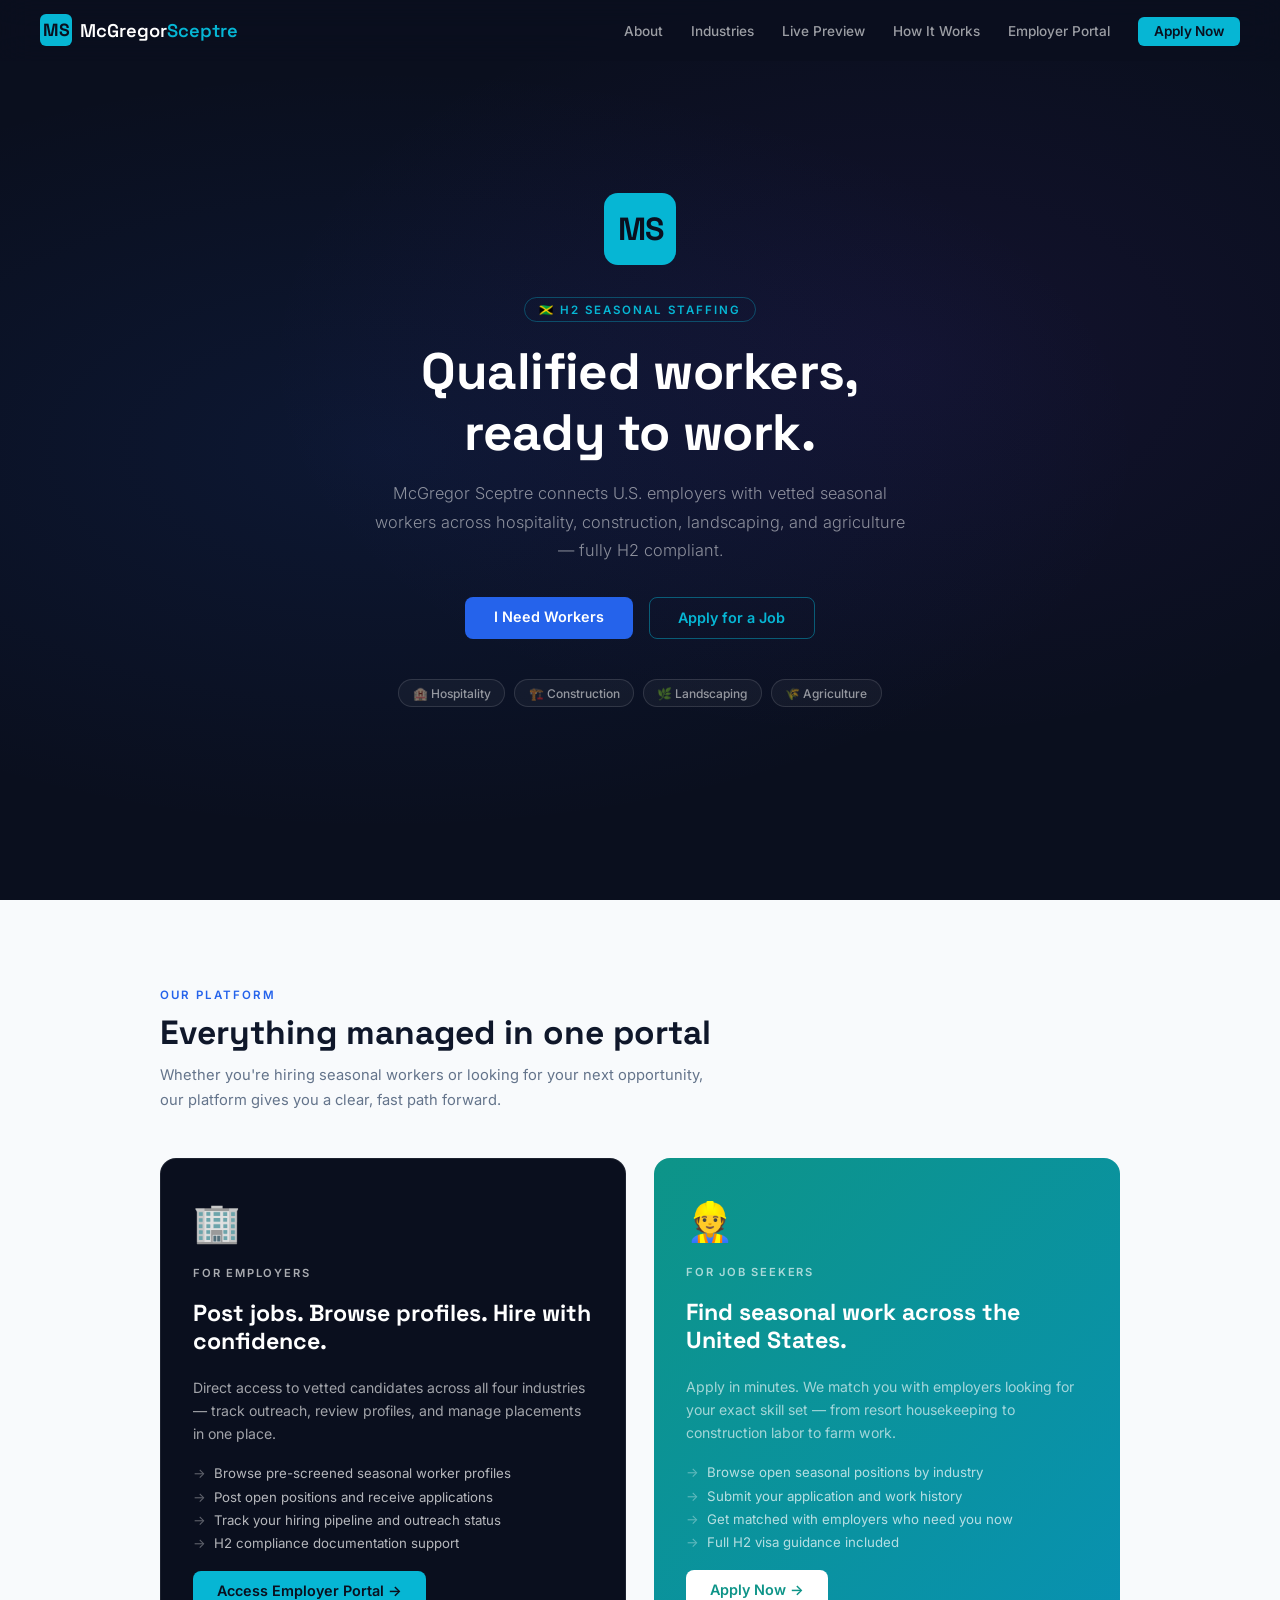
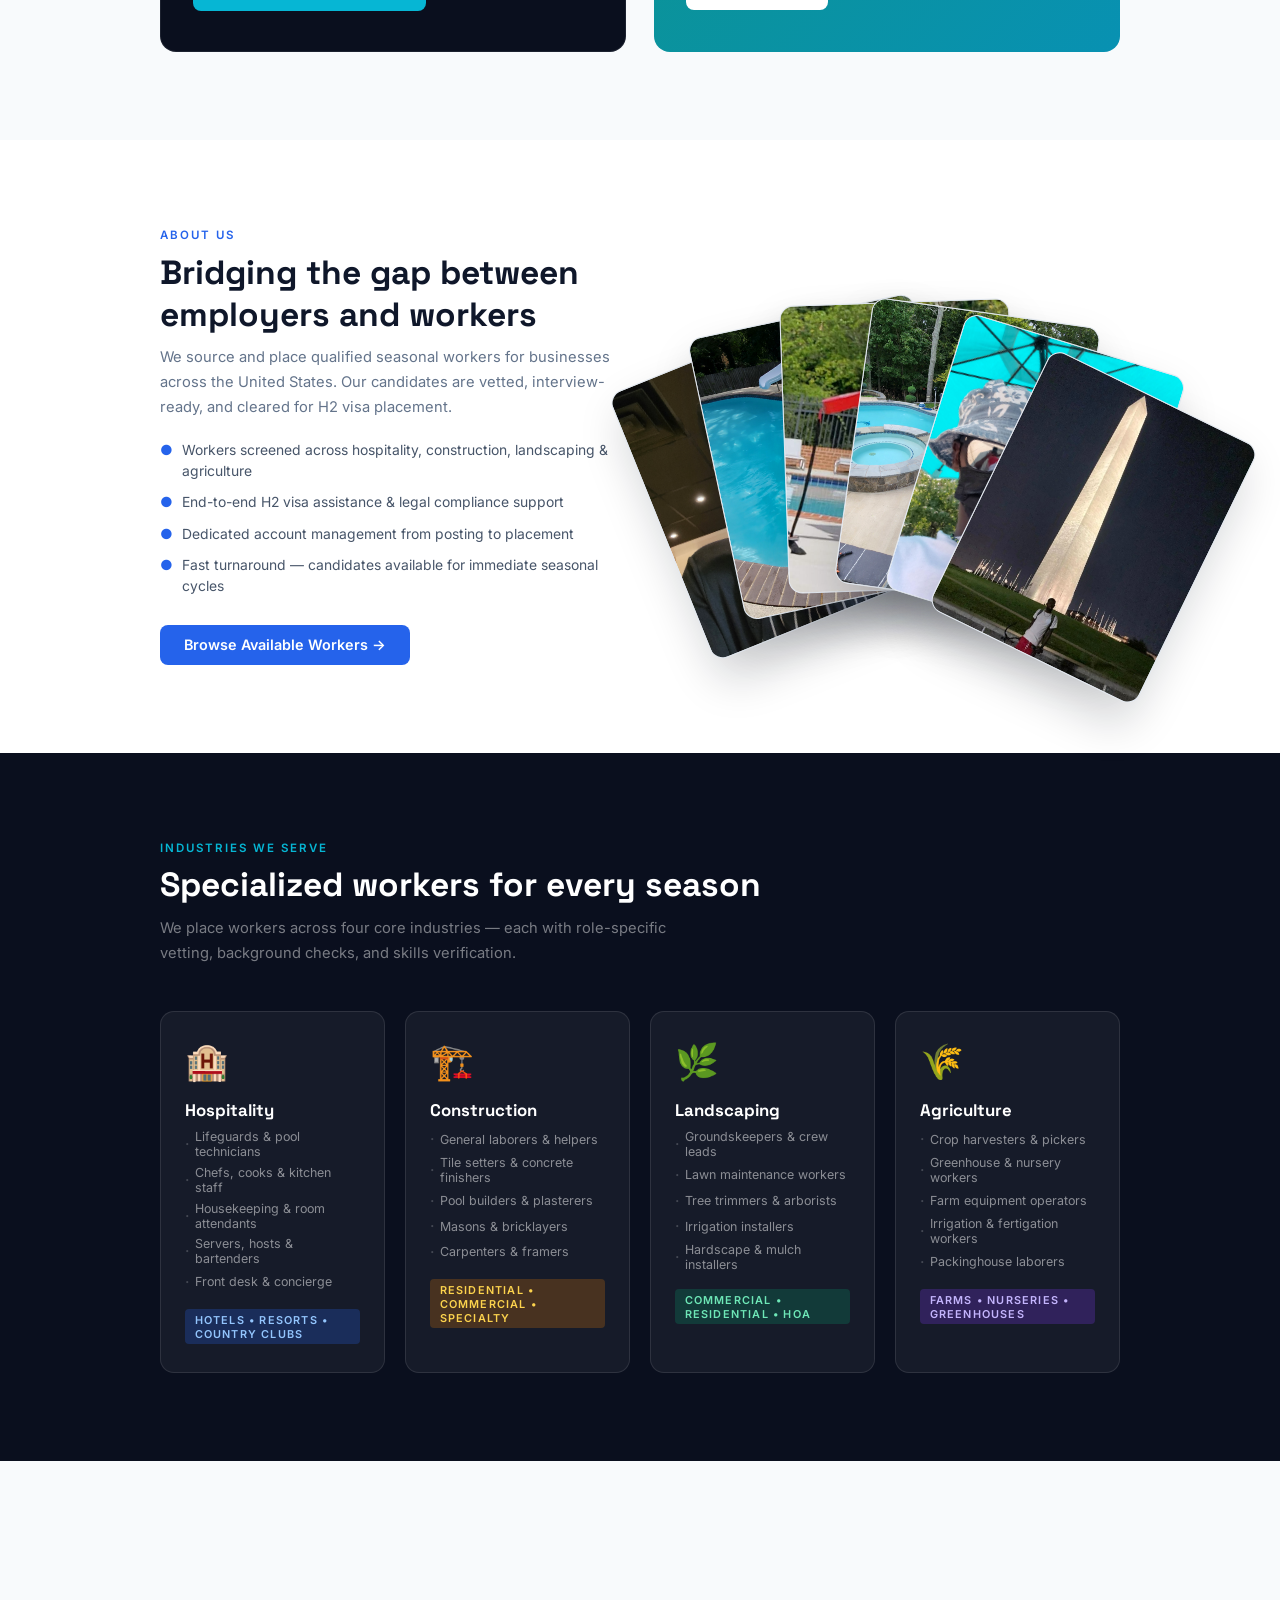
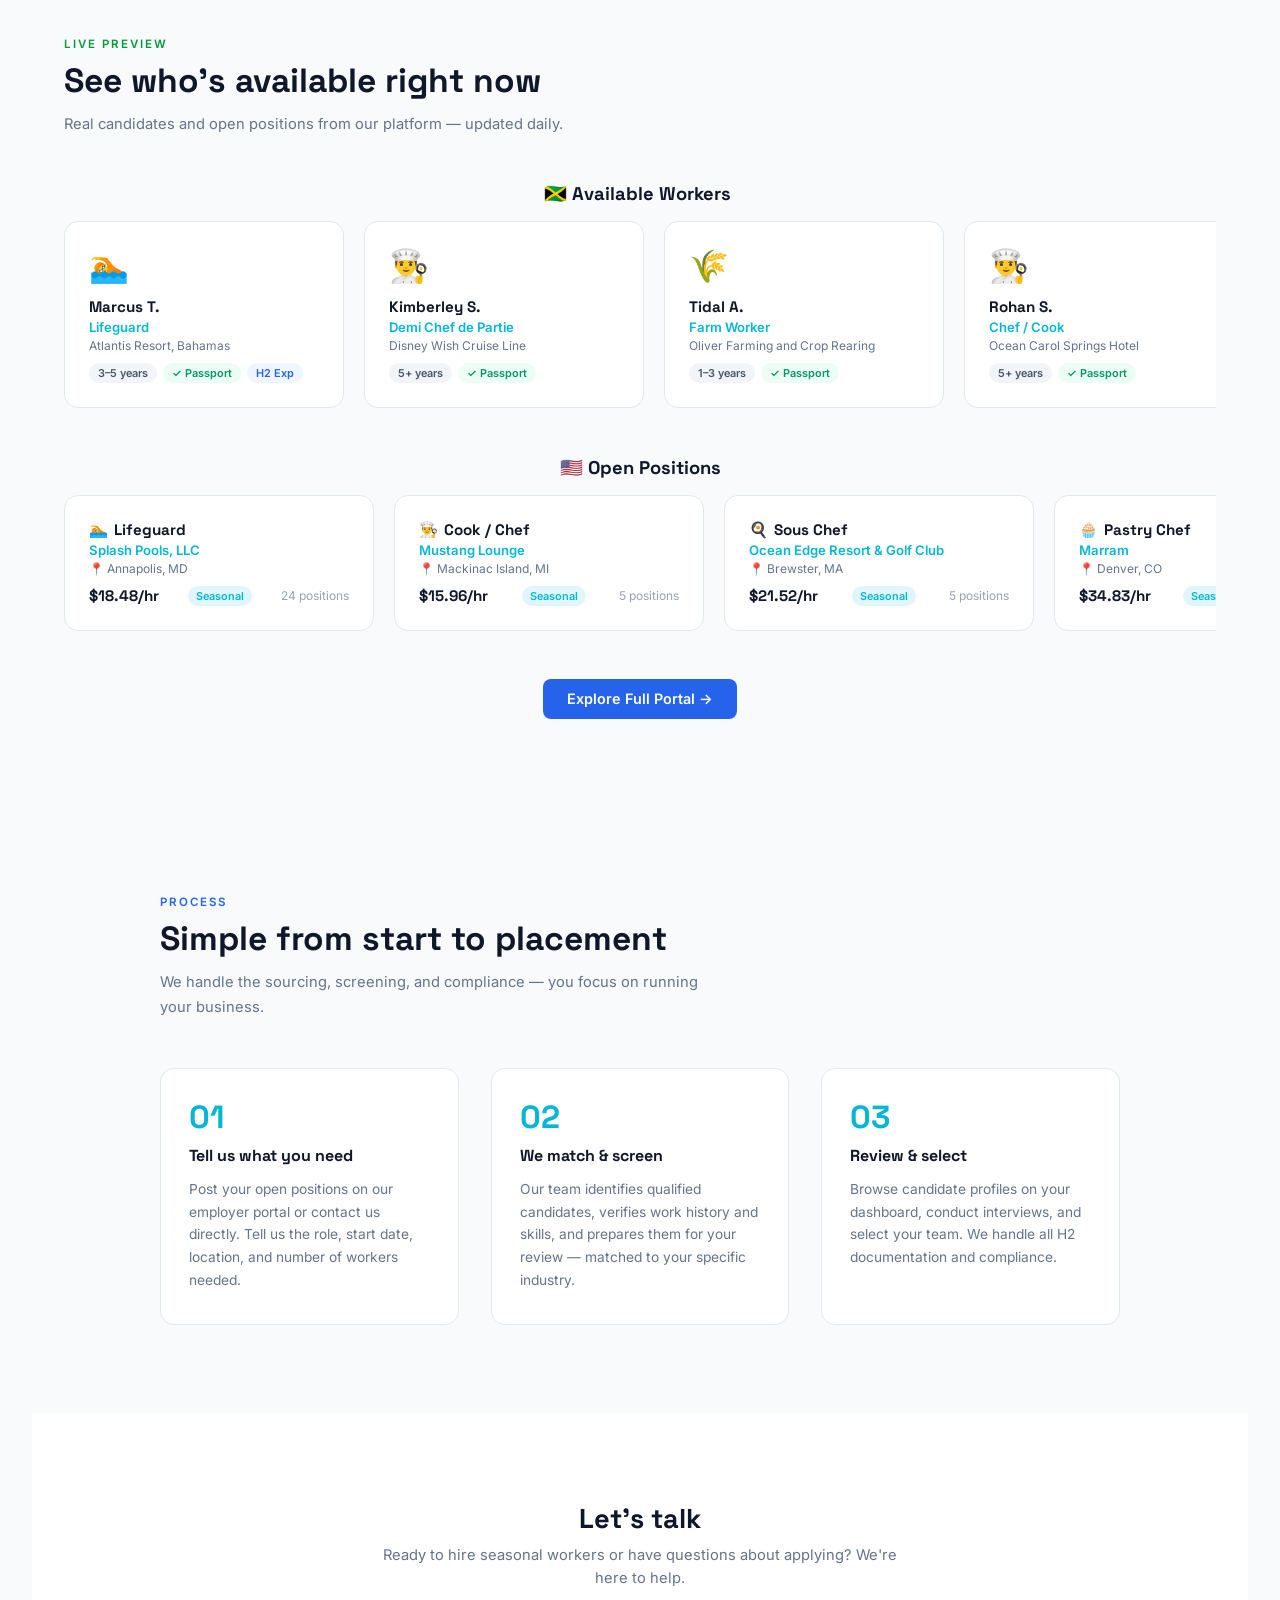
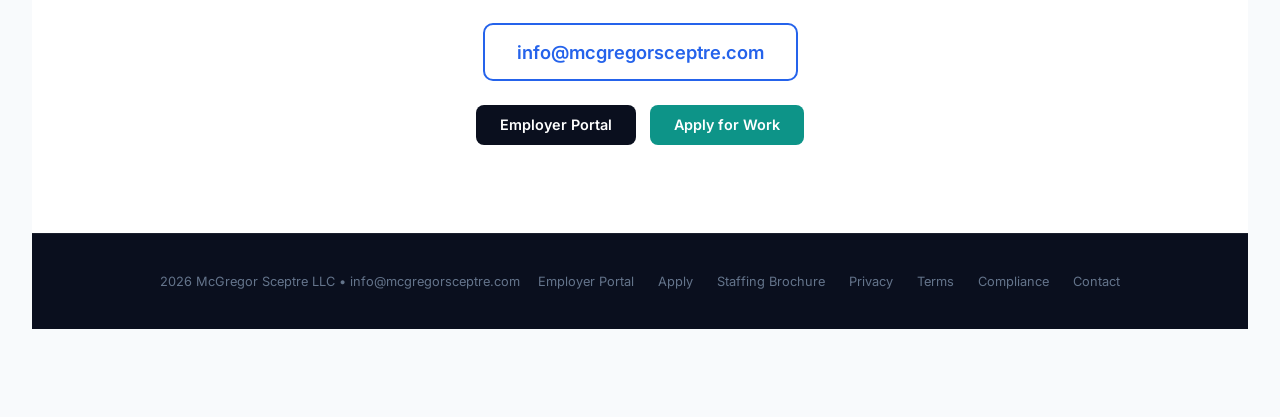
==== commit 2996c00d: "legal" ====
--- a/index.html
+++ b/index.html
@@ -711,6 +711,9 @@
         <a href="https://portal.mcgregorsceptre.com">Employer Portal</a>
         <a href="https://portal.mcgregorsceptre.com/apply">Apply</a>
         <a href="brochure/staffing/">Staffing Brochure</a>
+        <a href="privacy.html">Privacy</a>
+        <a href="terms.html">Terms</a>
+        <a href="compliance.html">Compliance</a>
         <a href="mailto:info@mcgregorsceptre.com">Contact</a>
       </div>
     </div>
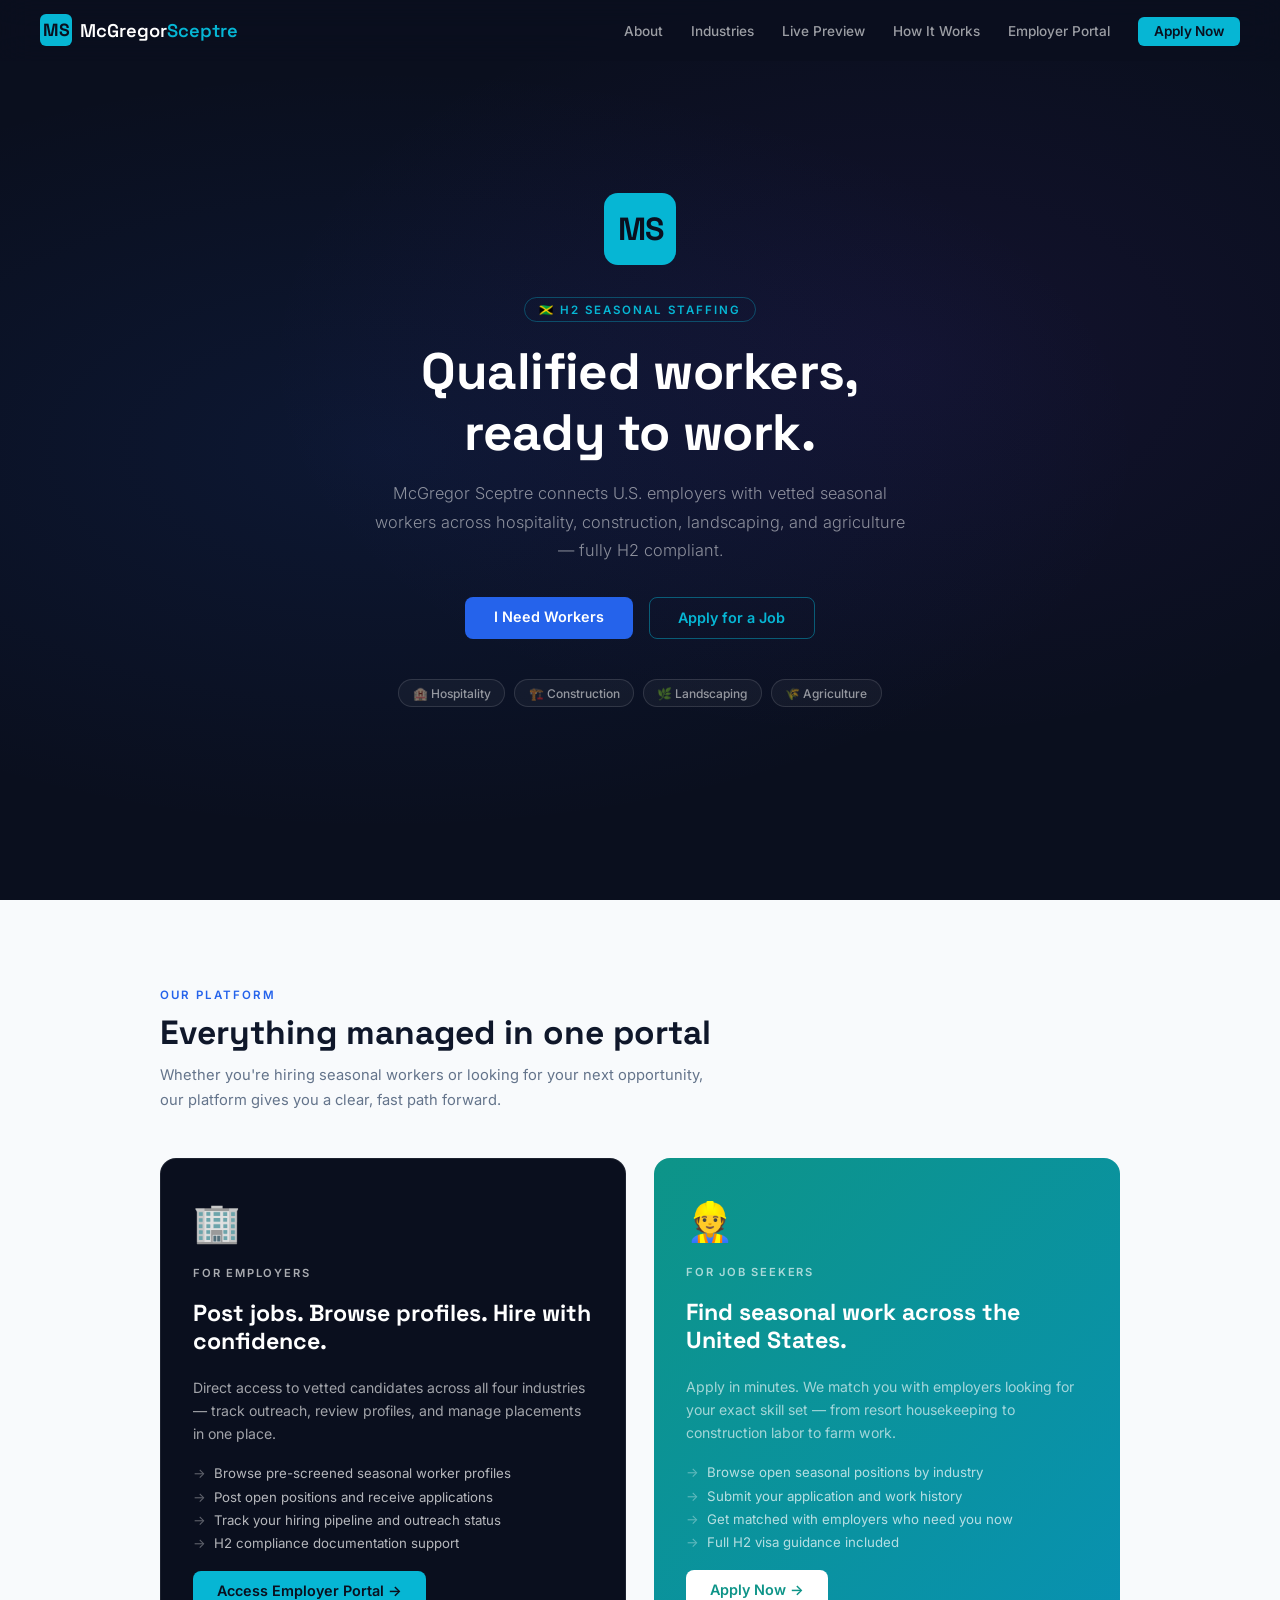
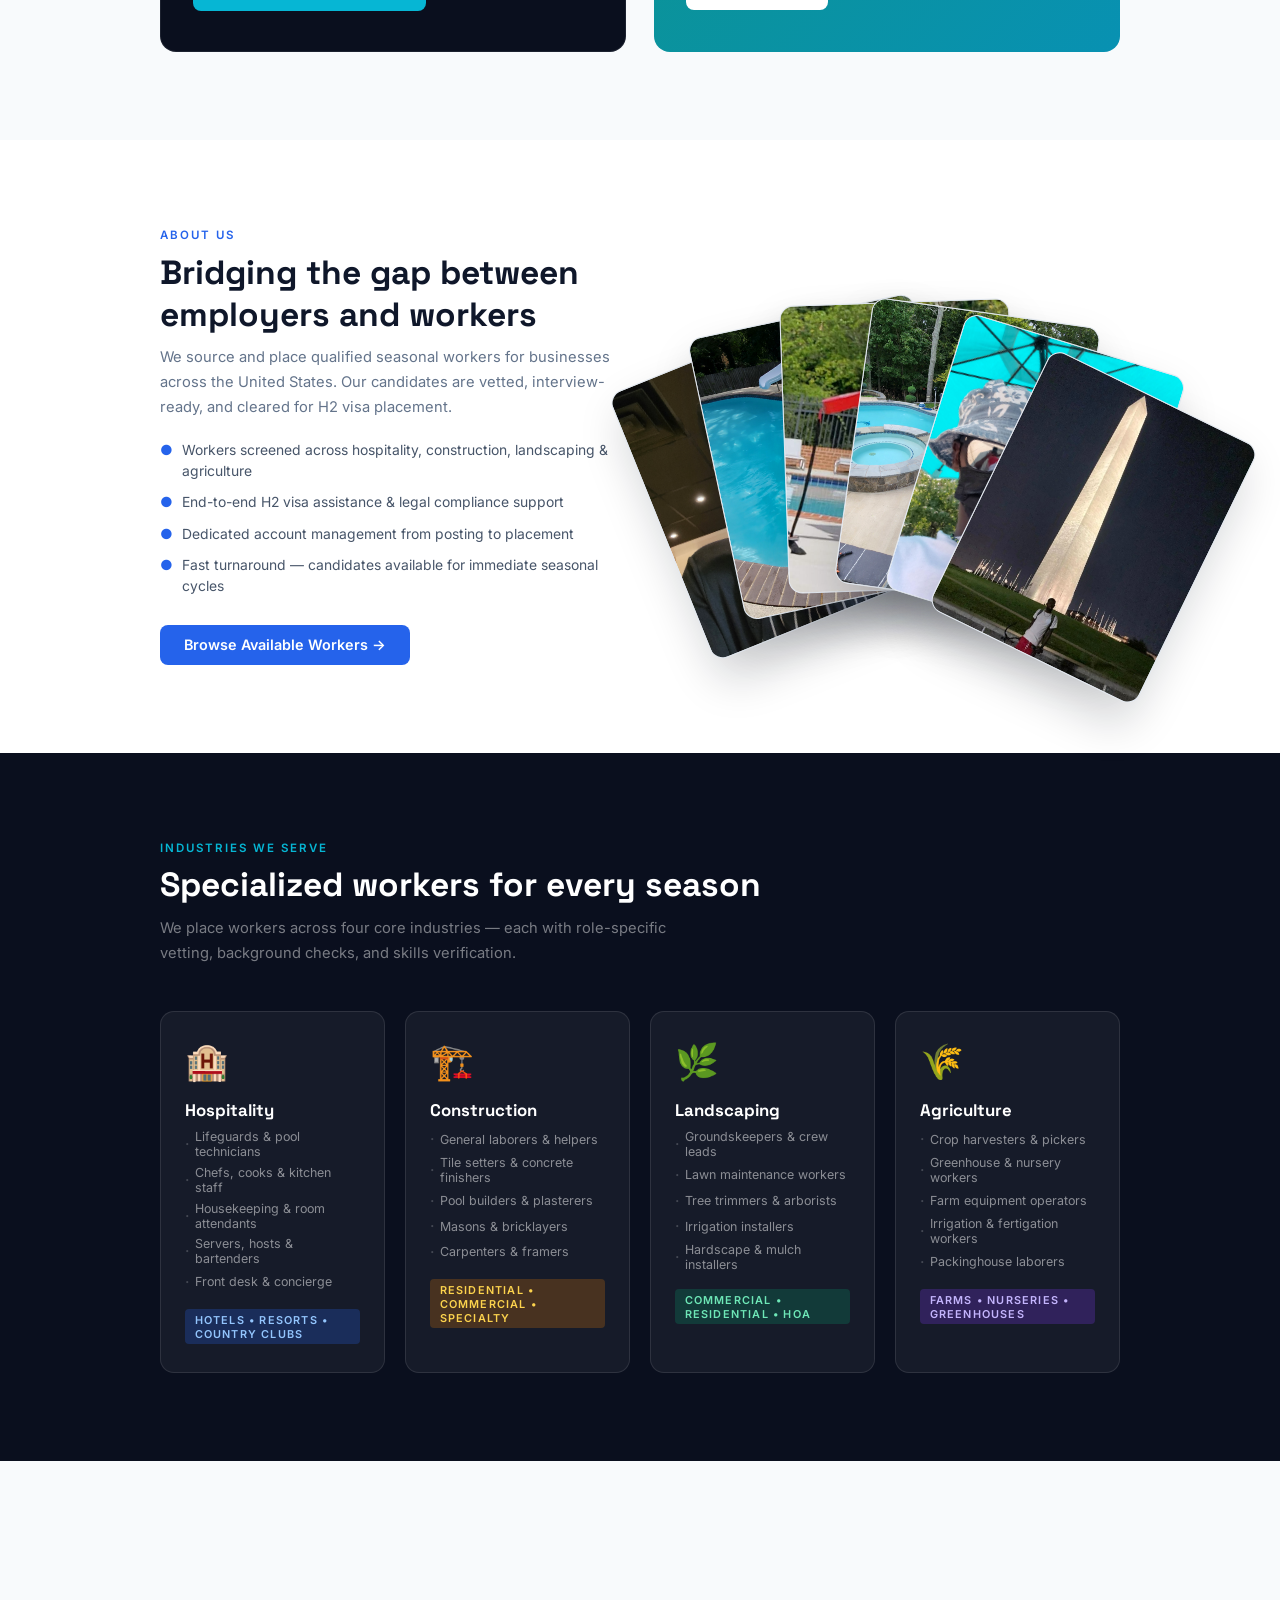
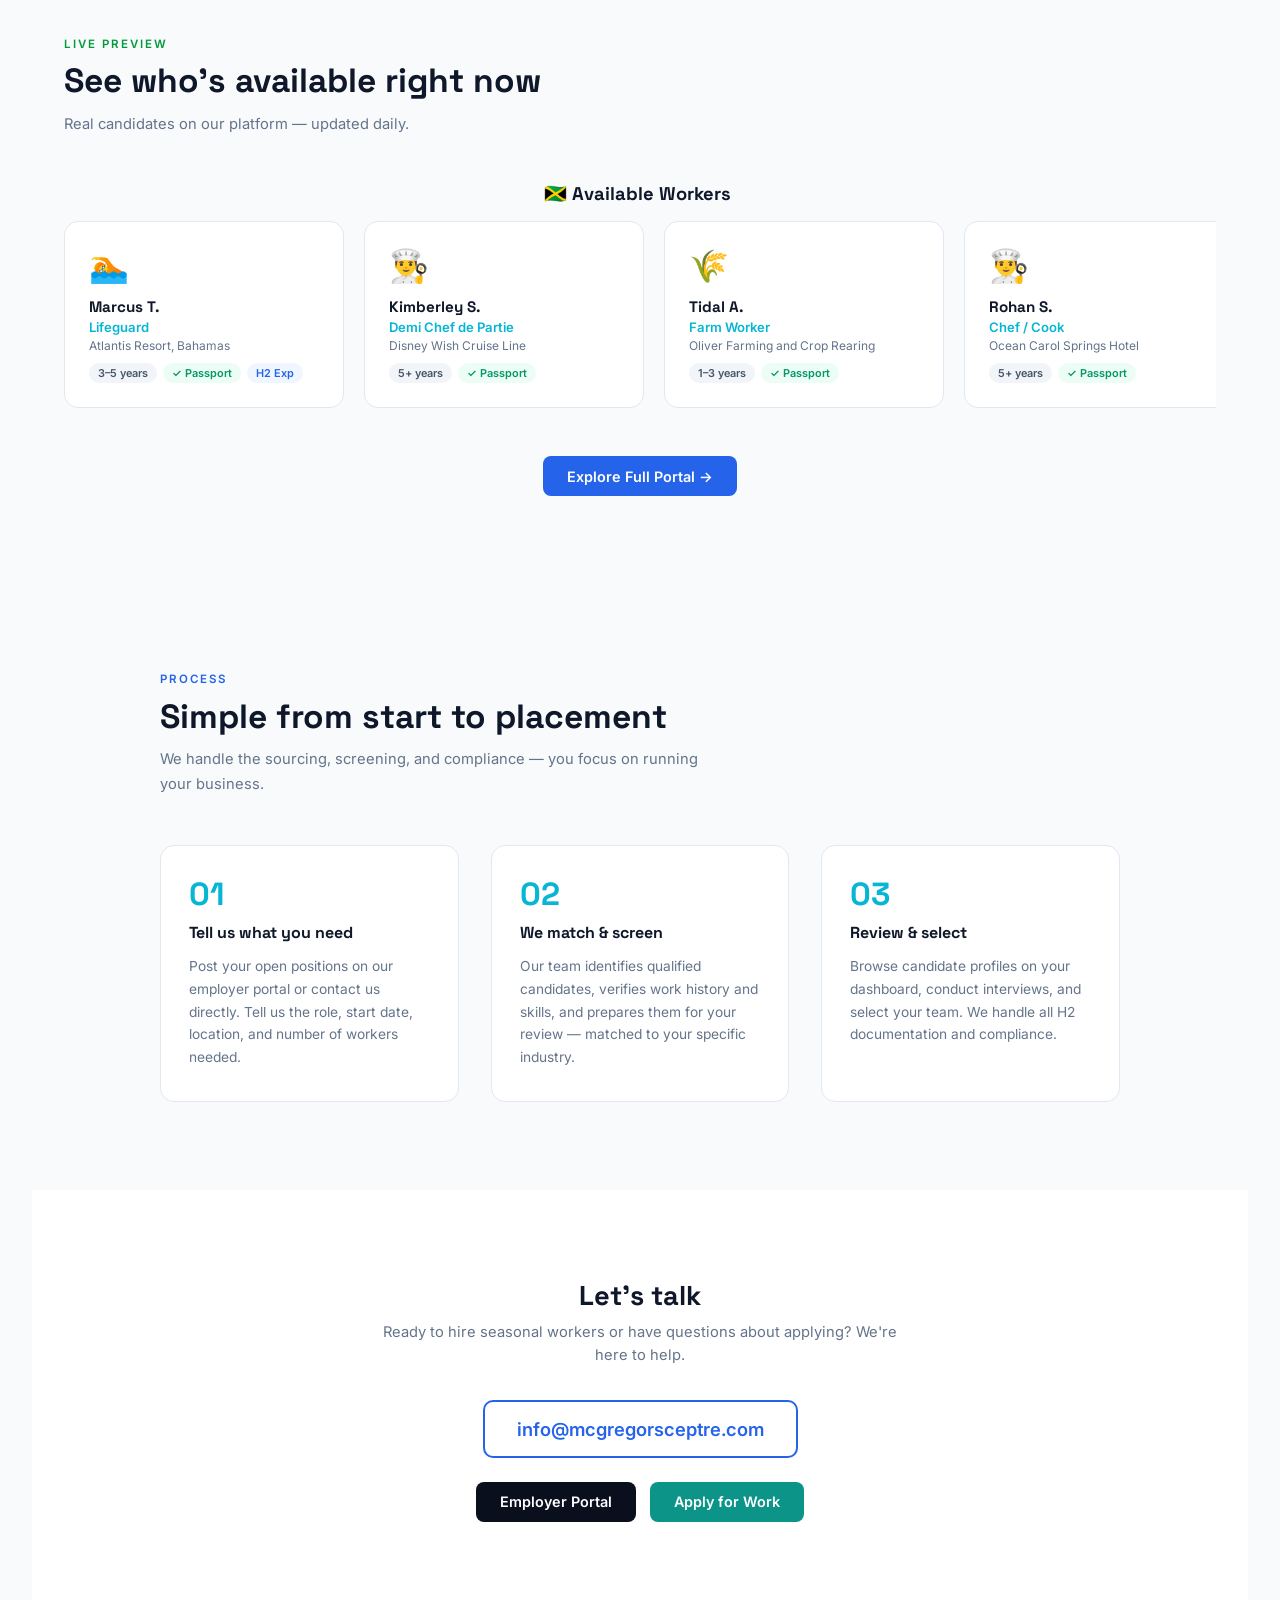
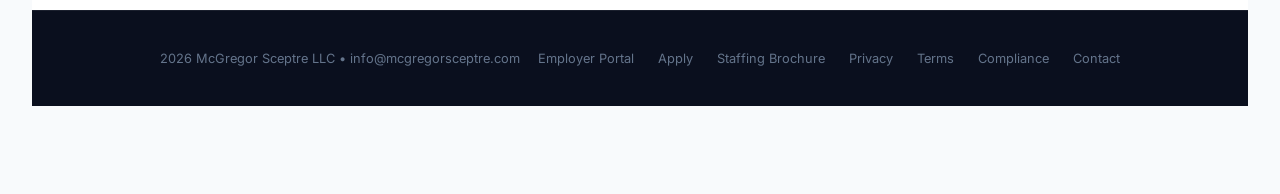
==== commit 992e2cfc: "no job banner" ====
--- a/index.html
+++ b/index.html
@@ -601,7 +601,7 @@
     <div class="preview-inner fade-up">
       <div class="section-label">Live Preview</div>
       <h2 class="section-heading">See who's available right now</h2>
-      <p class="section-sub">Real candidates and open positions from our platform — updated daily.</p>
+      <p class="section-sub">Real candidates on our platform — updated daily.</p>
 
       <!-- Candidate Banner -->
       <div class="preview-row">
@@ -632,28 +632,7 @@
         </div>
       </div>
 
-      <!-- Jobs Banner -->
-      <div class="preview-row">
-        <h3>🇺🇸 Open Positions</h3>
-        <div class="marquee-wrap">
-          <div class="marquee-track" style="--marquee-speed:60s;">
-            <!-- Set 1 -->
-            <div class="marquee-job-card"><h4><span>🏊</span> Lifeguard</h4><div class="mj-company">Splash Pools, LLC</div><div class="mj-location">📍 Annapolis, MD</div><div class="mj-footer"><span class="mj-wage">$18.48/hr</span><span class="mj-type">Seasonal</span><span class="mj-count">24 positions</span></div></div>
-            <div class="marquee-job-card"><h4><span>👨‍🍳</span> Cook / Chef</h4><div class="mj-company">Mustang Lounge</div><div class="mj-location">📍 Mackinac Island, MI</div><div class="mj-footer"><span class="mj-wage">$15.96/hr</span><span class="mj-type">Seasonal</span><span class="mj-count">5 positions</span></div></div>
-            <div class="marquee-job-card"><h4><span>🍳</span> Sous Chef</h4><div class="mj-company">Ocean Edge Resort &amp; Golf Club</div><div class="mj-location">📍 Brewster, MA</div><div class="mj-footer"><span class="mj-wage">$21.52/hr</span><span class="mj-type">Seasonal</span><span class="mj-count">5 positions</span></div></div>
-            <div class="marquee-job-card"><h4><span>🧁</span> Pastry Chef</h4><div class="mj-company">Marram</div><div class="mj-location">📍 Denver, CO</div><div class="mj-footer"><span class="mj-wage">$34.83/hr</span><span class="mj-type">Seasonal</span><span class="mj-count">2 positions</span></div></div>
-            <div class="marquee-job-card"><h4><span>🛟</span> Lifeguard II</h4><div class="mj-company">Destin Fire Control District</div><div class="mj-location">📍 Destin, FL</div><div class="mj-footer"><span class="mj-wage">$24.00/hr</span><span class="mj-type">Seasonal</span><span class="mj-count">20 positions</span></div></div>
-            <div class="marquee-job-card"><h4><span>🌿</span> Landscape Laborer</h4><div class="mj-company">Star Landscape &amp; Engineering</div><div class="mj-location">📍 North Salt Lake, UT</div><div class="mj-footer"><span class="mj-wage">$27.91/hr</span><span class="mj-type">Seasonal</span><span class="mj-count">8 positions</span></div></div>
-            <!-- Set 2 (duplicate for seamless loop) -->
-            <div class="marquee-job-card"><h4><span>🏊</span> Lifeguard</h4><div class="mj-company">Splash Pools, LLC</div><div class="mj-location">📍 Annapolis, MD</div><div class="mj-footer"><span class="mj-wage">$18.48/hr</span><span class="mj-type">Seasonal</span><span class="mj-count">24 positions</span></div></div>
-            <div class="marquee-job-card"><h4><span>👨‍🍳</span> Cook / Chef</h4><div class="mj-company">Mustang Lounge</div><div class="mj-location">📍 Mackinac Island, MI</div><div class="mj-footer"><span class="mj-wage">$15.96/hr</span><span class="mj-type">Seasonal</span><span class="mj-count">5 positions</span></div></div>
-            <div class="marquee-job-card"><h4><span>🍳</span> Sous Chef</h4><div class="mj-company">Ocean Edge Resort &amp; Golf Club</div><div class="mj-location">📍 Brewster, MA</div><div class="mj-footer"><span class="mj-wage">$21.52/hr</span><span class="mj-type">Seasonal</span><span class="mj-count">5 positions</span></div></div>
-            <div class="marquee-job-card"><h4><span>🧁</span> Pastry Chef</h4><div class="mj-company">Marram</div><div class="mj-location">📍 Denver, CO</div><div class="mj-footer"><span class="mj-wage">$34.83/hr</span><span class="mj-type">Seasonal</span><span class="mj-count">2 positions</span></div></div>
-            <div class="marquee-job-card"><h4><span>🛟</span> Lifeguard II</h4><div class="mj-company">Destin Fire Control District</div><div class="mj-location">📍 Destin, FL</div><div class="mj-footer"><span class="mj-wage">$24.00/hr</span><span class="mj-type">Seasonal</span><span class="mj-count">20 positions</span></div></div>
-            <div class="marquee-job-card"><h4><span>🌿</span> Landscape Laborer</h4><div class="mj-company">Star Landscape &amp; Engineering</div><div class="mj-location">📍 North Salt Lake, UT</div><div class="mj-footer"><span class="mj-wage">$27.91/hr</span><span class="mj-type">Seasonal</span><span class="mj-count">8 positions</span></div></div>
-          </div>
-        </div>
-      </div>
+      <!-- Jobs Banner removed — focus on candidates only. -->
 
       <div style="text-align:center;">
         <a href="https://portal.mcgregorsceptre.com" class="portal-cta-btn btn-employer" style="background:var(--blue);color:var(--white);">Explore Full Portal →</a>
